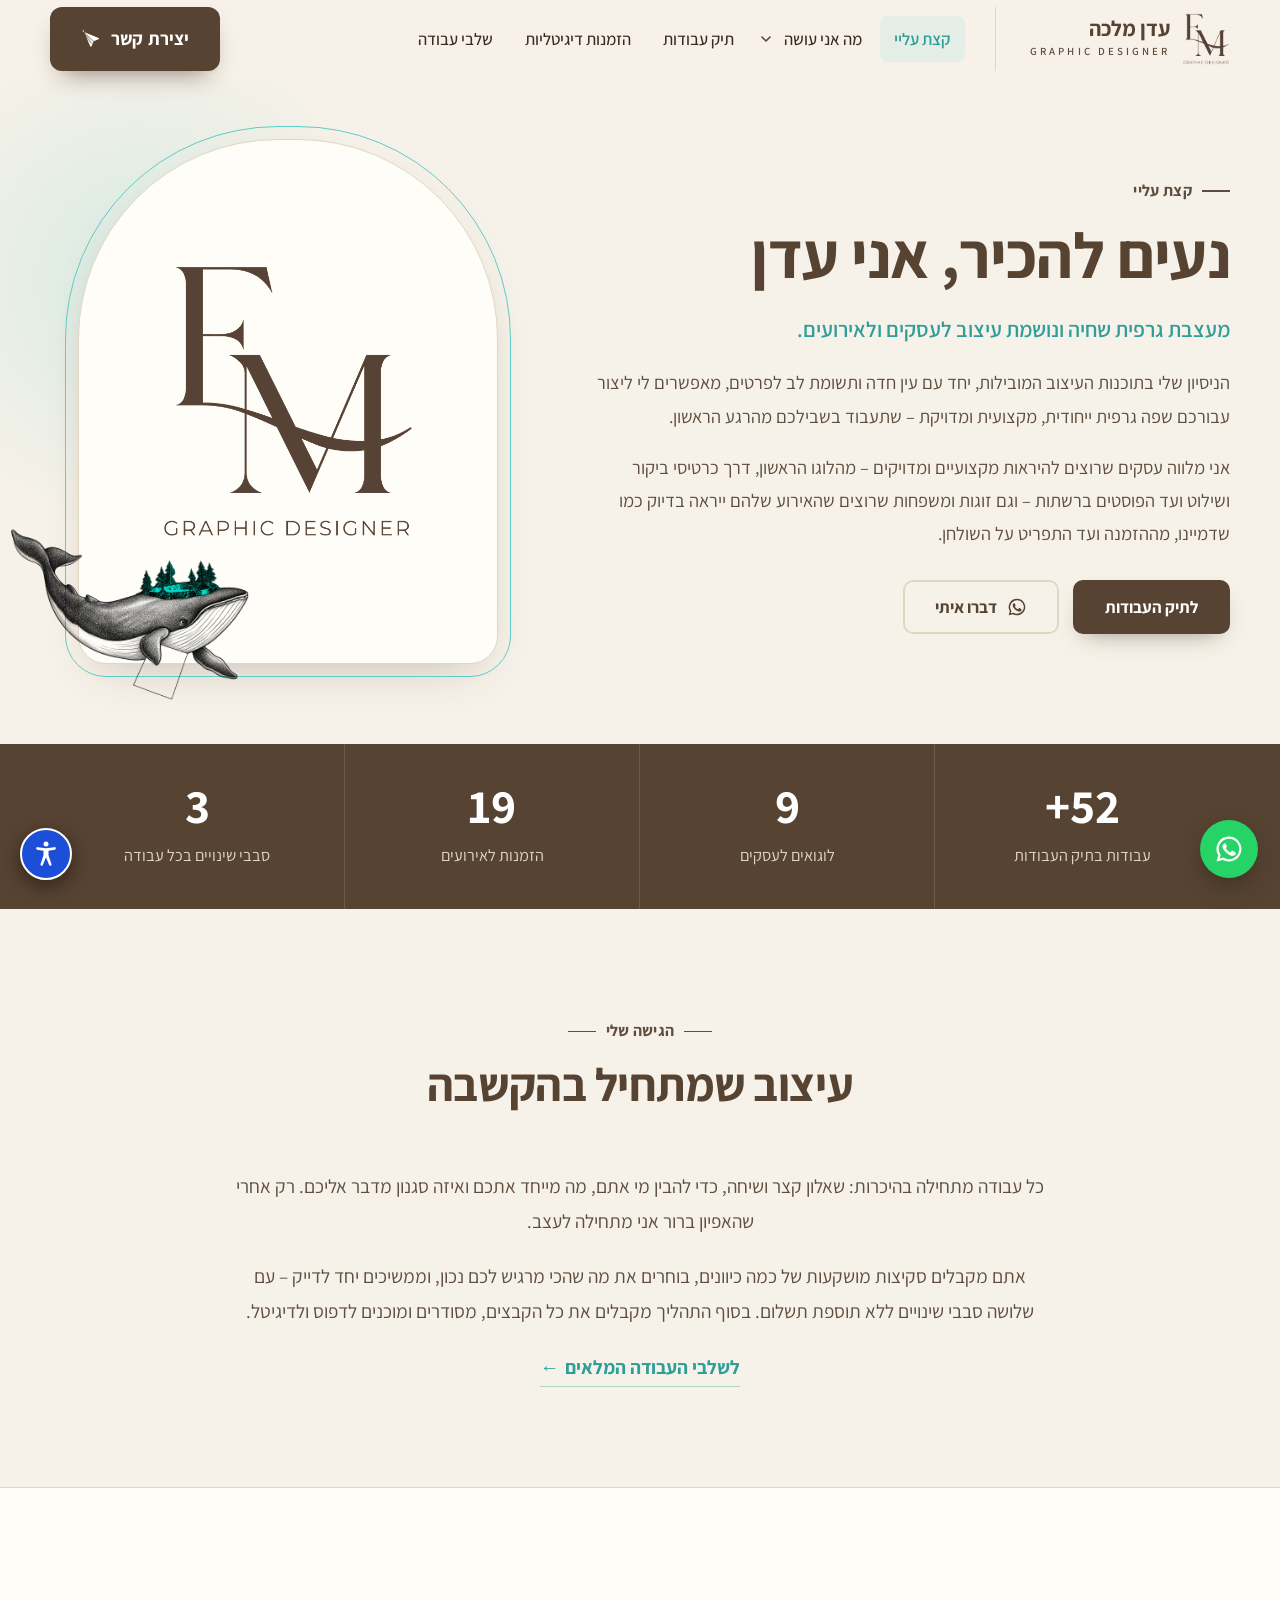
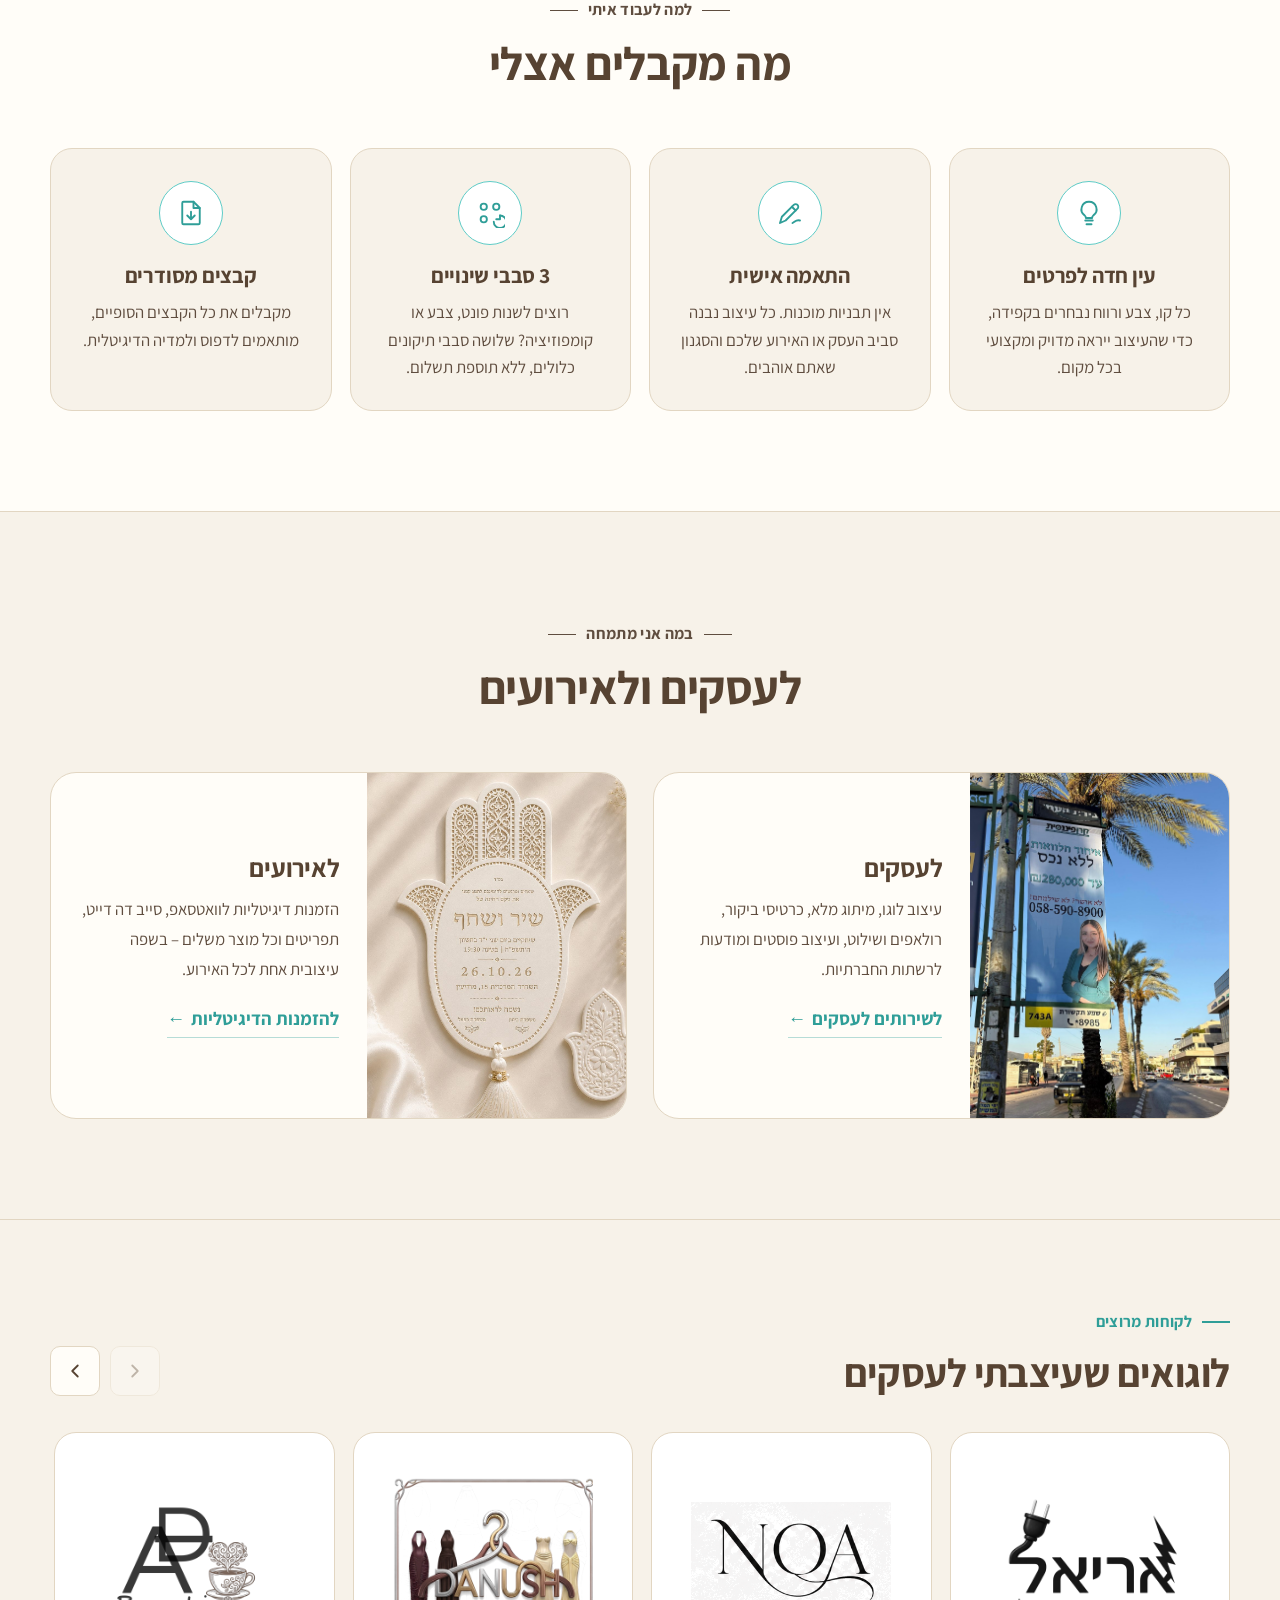
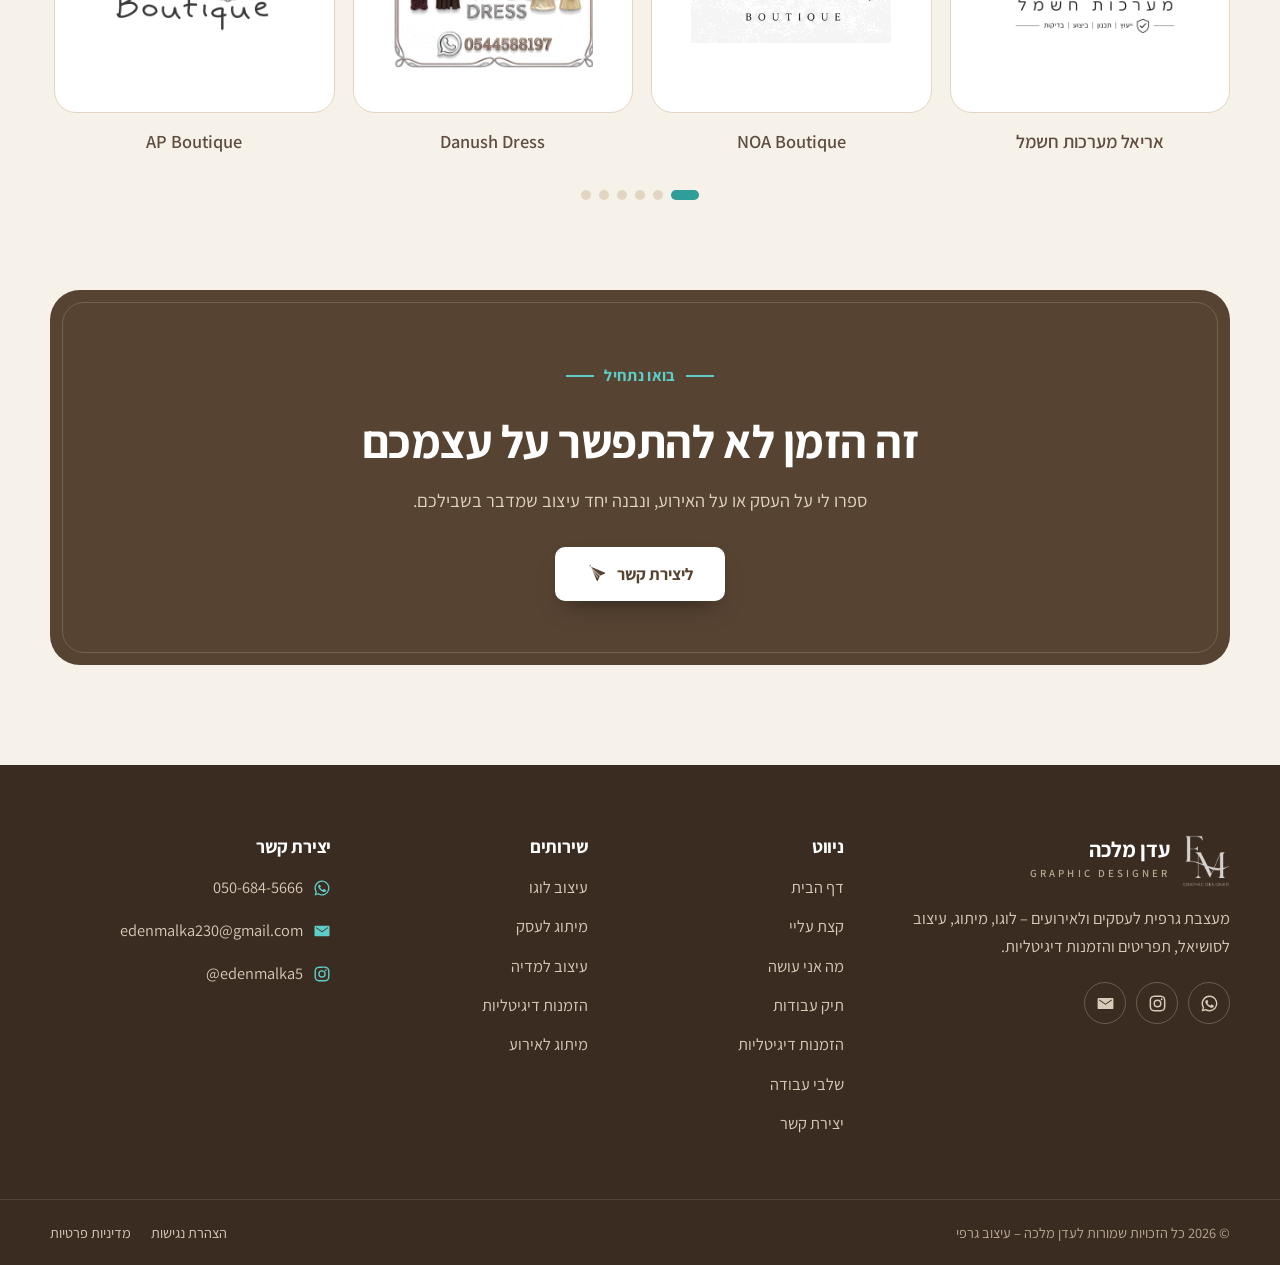
==== about.html @ 4ed0102a "Eden Malka website – initial backup Static Hebrew (RTL) site for Eden Malka, graphic designer: home," ====
<!doctype html>
<html lang="he" dir="rtl">
<head>
  <meta charset="utf-8">
  <meta name="viewport" content="width=device-width, initial-scale=1">
  <title>קצת עליי | עדן מלכה – מעצבת גרפית</title>
  <meta name="description" content="הכירו את עדן מלכה – מעצבת גרפית לעסקים ולאירועים, עם עין חדה לפרטים ושפה גרפית ייחודית לכל לקוח.">
  <meta name="theme-color" content="#574332">
  <meta property="og:title" content="קצת עליי | עדן מלכה – מעצבת גרפית">
  <meta property="og:description" content="הכירו את עדן מלכה – מעצבת גרפית לעסקים ולאירועים, עם עין חדה לפרטים ושפה גרפית ייחודית לכל לקוח.">
  <meta property="og:image" content="img/site/logo-em.png">
  <meta property="og:type" content="website">
  <meta property="og:locale" content="he_IL">
  <link rel="icon" href="img/site/logo-em.png">
  <link rel="preconnect" href="https://fonts.googleapis.com">
  <link rel="preconnect" href="https://fonts.gstatic.com" crossorigin>
  <link href="https://fonts.googleapis.com/css2?family=Assistant:wght@300..800&display=swap" rel="stylesheet">
  <link rel="stylesheet" href="css/style.css">
  <link rel="stylesheet" href="css/a11y.css">
  <script src="js/a11y.js"></script>
</head>
<body>
  <a class="skip" href="#main">דלגו לתוכן</a>
  <header class="site-header" id="top">
    <div class="wrap header-inner">
      <a class="brand" href="index.html" aria-label="עדן מלכה – מעצבת גרפית, לדף הבית"><img src="img/site/logo-em.png" alt="" width="48" height="52"><span class="brand-text">עדן מלכה<small>GRAPHIC DESIGNER</small></span></a>
      <button class="nav-toggle" aria-expanded="false" aria-controls="site-nav" aria-label="תפריט"><span></span><span></span><span></span></button>
      <nav id="site-nav" class="site-nav" aria-label="ניווט ראשי">
        <div class="drawer-head">
          <a class="brand" href="index.html" aria-label="עדן מלכה – מעצבת גרפית, לדף הבית"><img src="img/site/logo-em.png" alt="" width="48" height="52"><span class="brand-text">עדן מלכה<small>GRAPHIC DESIGNER</small></span></a>
          <button class="nav-close" aria-label="סגירת תפריט"><svg viewBox="0 0 24 24" aria-hidden="true"><path d="M6 6l12 12M18 6L6 18"/></svg></button>
        </div>
        <ul>
          <li><a href="about.html" aria-current="page">קצת עליי</a></li>
          <li class="has-sub">
            <div class="nav-row">
              <a href="services.html">מה אני עושה</a>
              <button class="sub-toggle" aria-expanded="false" aria-controls="sub-services" aria-label="הצגת השירותים"><svg viewBox="0 0 24 24" aria-hidden="true"><path d="m6 15 6-6 6 6"/></svg></button>
            </div>
            <ul class="sub" id="sub-services" hidden>
              <li><a href="services.html#srv-logos"><span class="sub-icon"><svg viewBox="0 0 24 24" aria-hidden="true"><path d="M9 18h6M10 21h4"/><path d="M12 3a6 6 0 0 0-3.5 10.9c.6.5 1 1.2 1 2V16h5v-.1c0-.8.4-1.5 1-2A6 6 0 0 0 12 3z"/></svg></span><span class="sub-text"><span class="sub-title">עיצוב לוגו</span><span class="sub-desc">זהות חזותית ייחודית לעסק</span></span></a></li>
              <li><a href="services.html#srv-branding"><span class="sub-icon"><svg viewBox="0 0 24 24" aria-hidden="true"><path d="M3 7a2 2 0 0 1 2-2h4l2 2h8a2 2 0 0 1 2 2v8a2 2 0 0 1-2 2H5a2 2 0 0 1-2-2z"/><path d="M3 10h18"/></svg></span><span class="sub-text"><span class="sub-title">מיתוג לעסק</span><span class="sub-desc">כרטיסי ביקור, רולאפים ושילוט</span></span></a></li>
              <li><a href="services.html#srv-social"><span class="sub-icon"><svg viewBox="0 0 24 24" aria-hidden="true"><path d="M5 9h14M5 15h14M10 4L8 20M16 4l-2 16"/></svg></span><span class="sub-text"><span class="sub-title">עיצוב למדיה</span><span class="sub-desc">פוסטים ומודעות לרשתות</span></span></a></li>
              <li><a href="services.html#srv-invitations"><span class="sub-icon"><svg viewBox="0 0 24 24" aria-hidden="true"><path d="M3 9l9-6 9 6v10a1 1 0 0 1-1 1H4a1 1 0 0 1-1-1z"/><path d="M3 9l9 6 9-6"/><path d="M8 11V6h8v5"/></svg></span><span class="sub-text"><span class="sub-title">הזמנה דיגיטלית</span><span class="sub-desc">הזמנות לאירועים לשליחה בוואטסאפ</span></span></a></li>
              <li><a href="services.html#srv-menus"><span class="sub-icon"><svg viewBox="0 0 24 24" aria-hidden="true"><circle cx="9" cy="14" r="5"/><circle cx="15" cy="14" r="5"/><path d="M8 4l1 3 1-3M14 4l1 3 1-3"/></svg></span><span class="sub-text"><span class="sub-title">מיתוג לאירוע</span><span class="sub-desc">תפריטים, סייב דה דייט ועוד</span></span></a></li>
              <li class="sub-all"><a href="services.html">לכל השירותים</a></li>
            </ul>
          </li>
          <li><a href="portfolio.html">תיק עבודות</a></li>
          <li><a href="invitations.html">הזמנות דיגיטליות</a></li>
          <li><a href="process.html">שלבי עבודה</a></li>
          <li><a class="cta" href="contact.html">יצירת קשר <svg class="plane" viewBox="0 0 24 24" aria-hidden="true"><path d="M21.5 2.5 2.8 10.2c-.7.3-.7 1.3 0 1.6l5.7 2.3 2.3 5.7c.3.7 1.3.7 1.6 0l7.7-18.7c.2-.4-.2-.8-.6-.6z" class="plane-body"/><path d="M8.5 14.1 21.5 2.5 10.8 16.4" class="plane-fold"/></svg></a></li>
        </ul>
      </nav>
      <div class="nav-overlay" hidden></div>
    </div>
  </header>
  <main id="main">
    <section class="about-intro" aria-labelledby="about-title">
      <div class="wrap about-grid">
        <div class="about-text reveal">
          <p class="eyebrow">קצת עליי</p>
          <h1 id="about-title">נעים להכיר, אני עדן</h1>
          <p class="lead">מעצבת גרפית שחיה ונושמת עיצוב לעסקים ולאירועים.</p>
          <p>הניסיון שלי בתוכנות העיצוב המובילות, יחד עם עין חדה ותשומת לב לפרטים, מאפשרים לי ליצור עבורכם שפה גרפית ייחודית, מקצועית ומדויקת – שתעבוד בשבילכם מהרגע הראשון.</p>
          <p>אני מלווה עסקים שרוצים להיראות מקצועיים ומדויקים – מהלוגו הראשון, דרך כרטיסי ביקור ושילוט ועד הפוסטים ברשתות – וגם זוגות ומשפחות שרוצים שהאירוע שלהם ייראה בדיוק כמו שדמיינו, מההזמנה ועד התפריט על השולחן.</p>
          <div class="hero-actions">
            <a class="btn btn-primary" href="portfolio.html">לתיק העבודות</a>
            <a class="btn btn-ghost" href="https://wa.me/972506845666" target="_blank" rel="noopener"><svg viewBox="0 0 24 24" aria-hidden="true"><path d="M12 2a10 10 0 0 0-8.6 15.1L2 22l5-1.3A10 10 0 1 0 12 2zm0 18.2a8.2 8.2 0 0 1-4.2-1.2l-.3-.2-3 .8.8-2.9-.2-.3A8.2 8.2 0 1 1 12 20.2zm4.5-6.1c-.2-.1-1.5-.7-1.7-.8s-.4-.1-.6.1-.7.8-.8 1c-.2.2-.3.2-.5.1a6.7 6.7 0 0 1-3.3-2.9c-.3-.4.2-.4.7-1.4.1-.2 0-.3 0-.4l-.8-1.8c-.2-.5-.4-.4-.6-.4h-.5a1 1 0 0 0-.7.3 3 3 0 0 0-.9 2.2 5.2 5.2 0 0 0 1.1 2.7 11.8 11.8 0 0 0 4.5 4c1.7.7 2.3.8 3.2.6.5-.1 1.5-.6 1.7-1.2s.2-1.1.2-1.2-.2-.2-.5-.3z"/></svg> דברו איתי</a>
          </div>
        </div>
        <!-- תמונה של עדן: כשתגיע, להחליף את הלוגו בתוך המסגרת ב-<img src="img/site/eden.jpg" alt="עדן מלכה"> -->
        <figure class="portrait reveal" aria-hidden="true">
          <div class="portrait-frame"><img class="portrait-logo" src="img/site/logo-em.png" alt="" width="509" height="552"></div>
          <img class="portrait-whale" src="img/site/whale-forest.png" alt="" width="1200" height="900">
        </figure>
      </div>
    </section>

    <section class="stats" aria-label="במספרים">
      <div class="wrap">
        <ul class="stats-list">
          <li><strong>52+</strong><span>עבודות בתיק העבודות</span></li>
          <li><strong>9</strong><span>לוגואים לעסקים</span></li>
          <li><strong>19</strong><span>הזמנות לאירועים</span></li>
          <li><strong>3</strong><span>סבבי שינויים בכל עבודה</span></li>
        </ul>
      </div>
    </section>

    <section class="section" aria-labelledby="approach-title">
      <div class="wrap approach">
        <div class="section-head reveal">
          <p class="eyebrow">הגישה שלי</p>
          <h2 id="approach-title">עיצוב שמתחיל בהקשבה</h2>
        </div>
        <div class="approach-body reveal">
          <p>כל עבודה מתחילה בהיכרות: שאלון קצר ושיחה, כדי להבין מי אתם, מה מייחד אתכם ואיזה סגנון מדבר אליכם. רק אחרי שהאפיון ברור אני מתחילה לעצב.</p>
          <p>אתם מקבלים סקיצות מושקעות של כמה כיוונים, בוחרים את מה שהכי מרגיש לכם נכון, וממשיכים יחד לדייק – עם שלושה סבבי שינויים ללא תוספת תשלום. בסוף התהליך מקבלים את כל הקבצים, מסודרים ומוכנים לדפוס ולדיגיטל.</p>
          <a class="text-link" href="process.html">לשלבי העבודה המלאים</a>
        </div>
      </div>
    </section>

    <section class="section section-alt" aria-labelledby="why-title">
      <div class="wrap">
        <div class="section-head reveal">
          <p class="eyebrow">למה לעבוד איתי</p>
          <h2 id="why-title">מה מקבלים אצלי</h2>
        </div>
        <ul class="services why">
          <li class="service reveal"><span class="icon"><svg viewBox="0 0 24 24" aria-hidden="true"><path d="M9 18h6M10 21h4"/><path d="M12 3a6 6 0 0 0-3.5 10.9c.6.5 1 1.2 1 2V16h5v-.1c0-.8.4-1.5 1-2A6 6 0 0 0 12 3z"/></svg></span><h3>עין חדה לפרטים</h3><p>כל קו, צבע ורווח נבחרים בקפידה, כדי שהעיצוב ייראה מדויק ומקצועי בכל מקום.</p></li>
          <li class="service reveal"><span class="icon"><svg viewBox="0 0 24 24" aria-hidden="true"><path d="M4 20l1.5-5L15 5.5a2.1 2.1 0 0 1 3 3L8.5 18z"/><path d="M13.5 7l3 3"/><path d="M14 20c2-1 3-3 6-2"/></svg></span><h3>התאמה אישית</h3><p>אין תבניות מוכנות. כל עיצוב נבנה סביב העסק או האירוע שלכם והסגנון שאתם אוהבים.</p></li>
          <li class="service reveal"><span class="icon"><svg viewBox="0 0 24 24" aria-hidden="true"><circle cx="7" cy="7" r="2.5"/><circle cx="17" cy="7" r="2.5"/><circle cx="7" cy="17" r="2.5"/><path d="M20 14a5 5 0 1 1-5 5"/><path d="M20 14v3h-3"/></svg></span><h3>3 סבבי שינויים</h3><p>רוצים לשנות פונט, צבע או קומפוזיציה? שלושה סבבי תיקונים כלולים, ללא תוספת תשלום.</p></li>
          <li class="service reveal"><span class="icon"><svg viewBox="0 0 24 24" aria-hidden="true"><path d="M14 3H6a1 1 0 0 0-1 1v16a1 1 0 0 0 1 1h12a1 1 0 0 0 1-1V8z"/><path d="M14 3v5h5"/><path d="M12 11v6M9 14l3 3 3-3"/></svg></span><h3>קבצים מסודרים</h3><p>מקבלים את כל הקבצים הסופיים, מותאמים לדפוס ולמדיה הדיגיטלית.</p></li>
        </ul>
      </div>
    </section>

    <section class="section" aria-labelledby="focus-title">
      <div class="wrap">
        <div class="section-head reveal">
          <p class="eyebrow">במה אני מתמחה</p>
          <h2 id="focus-title">לעסקים ולאירועים</h2>
        </div>
        <div class="focus">
          <article class="focus-card reveal">
            <img src="img/branding/branding-01.jpg" alt="" width="1050" height="1400" loading="lazy">
            <div class="focus-body">
              <h3>לעסקים</h3>
              <p>עיצוב לוגו, מיתוג מלא, כרטיסי ביקור, רולאפים ושילוט, ועיצוב פוסטים ומודעות לרשתות החברתיות.</p>
              <a class="text-link" href="services.html">לשירותים לעסקים</a>
            </div>
          </article>
          <article class="focus-card reveal">
            <img src="img/invitations/invitations-04.jpg" alt="" width="1254" height="1254" loading="lazy">
            <div class="focus-body">
              <h3>לאירועים</h3>
              <p>הזמנות דיגיטליות לוואטסאפ, סייב דה דייט, תפריטים וכל מוצר משלים – בשפה עיצובית אחת לכל האירוע.</p>
              <a class="text-link" href="invitations.html">להזמנות הדיגיטליות</a>
            </div>
          </article>
        </div>
      </div>
    </section>

    <section class="clients" aria-labelledby="clients-title">
      <div class="wrap">
        <div class="clients-head">
          <div>
            <p class="eyebrow">לקוחות מרוצים</p>
            <h2 id="clients-title">לוגואים שעיצבתי לעסקים</h2>
          </div>
          <div class="carousel-nav">
            <button class="car-btn car-prev" aria-label="הלוגו הקודם"><svg viewBox="0 0 24 24" aria-hidden="true"><path d="m9 6 6 6-6 6"/></svg></button>
            <button class="car-btn car-next" aria-label="הלוגו הבא"><svg viewBox="0 0 24 24" aria-hidden="true"><path d="m15 6-6 6 6 6"/></svg></button>
          </div>
        </div>
        <div class="carousel" role="region" aria-roledescription="קרוסלה" aria-label="לוגואים שעיצבתי">
          <ul class="car-track" tabindex="0">
            <li class="car-slide" aria-roledescription="שקופית" aria-label="1 מתוך 9"><figure><div class="car-logo"><img src="img/logos/logos-01.png" alt="לוגו – אריאל מערכות חשמל" width="900" height="900" loading="lazy"></div><figcaption>אריאל מערכות חשמל</figcaption></figure></li>
            <li class="car-slide" aria-roledescription="שקופית" aria-label="2 מתוך 9"><figure><div class="car-logo"><img src="img/logos/logos-02.png" alt="לוגו – NOA Boutique" width="900" height="900" loading="lazy"></div><figcaption>NOA Boutique</figcaption></figure></li>
            <li class="car-slide" aria-roledescription="שקופית" aria-label="3 מתוך 9"><figure><div class="car-logo"><img src="img/logos/logos-03.png" alt="לוגו – Danush Dress" width="900" height="900" loading="lazy"></div><figcaption>Danush Dress</figcaption></figure></li>
            <li class="car-slide" aria-roledescription="שקופית" aria-label="4 מתוך 9"><figure><div class="car-logo"><img src="img/logos/logos-04.png" alt="לוגו – AP Boutique" width="900" height="900" loading="lazy"></div><figcaption>AP Boutique</figcaption></figure></li>
            <li class="car-slide" aria-roledescription="שקופית" aria-label="5 מתוך 9"><figure><div class="car-logo"><img src="img/logos/logos-05.png" alt="לוגו – Shay Bikini" width="900" height="900" loading="lazy"></div><figcaption>Shay Bikini</figcaption></figure></li>
            <li class="car-slide" aria-roledescription="שקופית" aria-label="6 מתוך 9"><figure><div class="car-logo"><img src="img/logos/logos-06.png" alt="לוגו – Or Bakery" width="900" height="900" loading="lazy"></div><figcaption>Or Bakery</figcaption></figure></li>
            <li class="car-slide" aria-roledescription="שקופית" aria-label="7 מתוך 9"><figure><div class="car-logo"><img src="img/logos/logos-07.png" alt="לוגו – זמרת לחופה וסלונים" width="900" height="900" loading="lazy"></div><figcaption>זמרת לחופה וסלונים</figcaption></figure></li>
            <li class="car-slide" aria-roledescription="שקופית" aria-label="8 מתוך 9"><figure><div class="car-logo"><img src="img/logos/logos-08.png" alt="לוגו – AD Cakes" width="900" height="900" loading="lazy"></div><figcaption>AD Cakes</figcaption></figure></li>
            <li class="car-slide" aria-roledescription="שקופית" aria-label="9 מתוך 9"><figure><div class="car-logo"><img src="img/logos/logos-09.png" alt="לוגו – Sigal Lavi" width="900" height="900" loading="lazy"></div><figcaption>Sigal Lavi</figcaption></figure></li>
          </ul>
        </div>
        <div class="car-dots" role="group" aria-label="בחירת לוגו"></div>
      </div>
    </section>

    <section class="section cta-section">
      <div class="wrap">
        <div class="cta-band reveal">
          <p class="eyebrow">בואו נתחיל</p>
          <h2>זה הזמן לא להתפשר על עצמכם</h2>
          <p>ספרו לי על העסק או על האירוע, ונבנה יחד עיצוב שמדבר בשבילכם.</p>
          <a class="btn btn-light" href="contact.html">ליצירת קשר <svg class="plane" viewBox="0 0 24 24" aria-hidden="true"><path d="M21.5 2.5 2.8 10.2c-.7.3-.7 1.3 0 1.6l5.7 2.3 2.3 5.7c.3.7 1.3.7 1.6 0l7.7-18.7c.2-.4-.2-.8-.6-.6z" class="plane-body"/><path d="M8.5 14.1 21.5 2.5 10.8 16.4" class="plane-fold"/></svg></a>
        </div>
      </div>
    </section>
  </main>
  <footer class="site-footer">
    <div class="wrap footer-grid">
      <div class="footer-about">
        <a class="brand" href="index.html" aria-label="עדן מלכה – מעצבת גרפית, לדף הבית"><img src="img/site/logo-em.png" alt="" width="48" height="52" loading="lazy"><span class="brand-text">עדן מלכה<small>GRAPHIC DESIGNER</small></span></a>
        <p>מעצבת גרפית לעסקים ולאירועים – לוגו, מיתוג, עיצוב לסושיאל, תפריטים והזמנות דיגיטליות.</p>
        <ul class="social">
          <li><a href="https://wa.me/972506845666" target="_blank" rel="noopener" aria-label="וואטסאפ"><svg viewBox="0 0 24 24" aria-hidden="true"><path d="M12 2a10 10 0 0 0-8.6 15.1L2 22l5-1.3A10 10 0 1 0 12 2zm0 18.2a8.2 8.2 0 0 1-4.2-1.2l-.3-.2-3 .8.8-2.9-.2-.3A8.2 8.2 0 1 1 12 20.2zm4.5-6.1c-.2-.1-1.5-.7-1.7-.8s-.4-.1-.6.1-.7.8-.8 1c-.2.2-.3.2-.5.1a6.7 6.7 0 0 1-3.3-2.9c-.3-.4.2-.4.7-1.4.1-.2 0-.3 0-.4l-.8-1.8c-.2-.5-.4-.4-.6-.4h-.5a1 1 0 0 0-.7.3 3 3 0 0 0-.9 2.2 5.2 5.2 0 0 0 1.1 2.7 11.8 11.8 0 0 0 4.5 4c1.7.7 2.3.8 3.2.6.5-.1 1.5-.6 1.7-1.2s.2-1.1.2-1.2-.2-.2-.5-.3z"/></svg></a></li>
          <li><a href="https://www.instagram.com/edenmalka5" target="_blank" rel="noopener" aria-label="אינסטגרם"><svg viewBox="0 0 24 24" aria-hidden="true"><path d="M12 7a5 5 0 1 0 0 10 5 5 0 0 0 0-10zm0 8.2a3.2 3.2 0 1 1 0-6.4 3.2 3.2 0 0 1 0 6.4zM17.3 5.5a1.2 1.2 0 1 0 0 2.4 1.2 1.2 0 0 0 0-2.4zM12 3.8c2.7 0 3 0 4 .1 2.7.1 4 1.4 4.1 4.1v8c-.1 2.7-1.4 4-4.1 4.1h-8c-2.7-.1-4-1.4-4.1-4.1v-8C4 5.3 5.3 4 8 3.9h4zM12 2H8C4.3 2.2 2.2 4.3 2 8v8c.2 3.7 2.3 5.8 6 6h8c3.7-.2 5.8-2.3 6-6V8c-.2-3.7-2.3-5.8-6-6z"/></svg></a></li>
          <li><a href="mailto:edenmalka230@gmail.com" aria-label="דוא&quot;ל"><svg viewBox="0 0 24 24" aria-hidden="true"><path d="M3 5h18a1 1 0 0 1 1 1v12a1 1 0 0 1-1 1H3a1 1 0 0 1-1-1V6a1 1 0 0 1 1-1zm9 7.2L4.2 7H4v1.1l8 5.4 8-5.4V7h-.2z"/></svg></a></li>
        </ul>
      </div>
      <nav class="footer-col" aria-label="ניווט תחתון">
        <h2>ניווט</h2>
        <ul>
          <li><a href="index.html">דף הבית</a></li>
          <li><a href="about.html">קצת עליי</a></li>
          <li><a href="services.html">מה אני עושה</a></li>
          <li><a href="portfolio.html">תיק עבודות</a></li>
          <li><a href="invitations.html">הזמנות דיגיטליות</a></li>
          <li><a href="process.html">שלבי עבודה</a></li>
          <li><a href="contact.html">יצירת קשר</a></li>
        </ul>
      </nav>
      <div class="footer-col">
        <h2>שירותים</h2>
        <ul>
          <li>עיצוב לוגו</li>
          <li>מיתוג לעסק</li>
          <li>עיצוב למדיה</li>
          <li>הזמנות דיגיטליות</li>
          <li>מיתוג לאירוע</li>
        </ul>
      </div>
      <div class="footer-col">
        <h2>יצירת קשר</h2>
        <ul class="footer-contact">
          <li><a href="https://wa.me/972506845666" target="_blank" rel="noopener"><svg viewBox="0 0 24 24" aria-hidden="true"><path d="M12 2a10 10 0 0 0-8.6 15.1L2 22l5-1.3A10 10 0 1 0 12 2zm0 18.2a8.2 8.2 0 0 1-4.2-1.2l-.3-.2-3 .8.8-2.9-.2-.3A8.2 8.2 0 1 1 12 20.2zm4.5-6.1c-.2-.1-1.5-.7-1.7-.8s-.4-.1-.6.1-.7.8-.8 1c-.2.2-.3.2-.5.1a6.7 6.7 0 0 1-3.3-2.9c-.3-.4.2-.4.7-1.4.1-.2 0-.3 0-.4l-.8-1.8c-.2-.5-.4-.4-.6-.4h-.5a1 1 0 0 0-.7.3 3 3 0 0 0-.9 2.2 5.2 5.2 0 0 0 1.1 2.7 11.8 11.8 0 0 0 4.5 4c1.7.7 2.3.8 3.2.6.5-.1 1.5-.6 1.7-1.2s.2-1.1.2-1.2-.2-.2-.5-.3z"/></svg><span dir="ltr">050-684-5666</span></a></li>
          <li><a href="mailto:edenmalka230@gmail.com"><svg viewBox="0 0 24 24" aria-hidden="true"><path d="M3 5h18a1 1 0 0 1 1 1v12a1 1 0 0 1-1 1H3a1 1 0 0 1-1-1V6a1 1 0 0 1 1-1zm9 7.2L4.2 7H4v1.1l8 5.4 8-5.4V7h-.2z"/></svg>edenmalka230@gmail.com</a></li>
          <li><a href="https://www.instagram.com/edenmalka5" target="_blank" rel="noopener"><svg viewBox="0 0 24 24" aria-hidden="true"><path d="M12 7a5 5 0 1 0 0 10 5 5 0 0 0 0-10zm0 8.2a3.2 3.2 0 1 1 0-6.4 3.2 3.2 0 0 1 0 6.4zM17.3 5.5a1.2 1.2 0 1 0 0 2.4 1.2 1.2 0 0 0 0-2.4zM12 3.8c2.7 0 3 0 4 .1 2.7.1 4 1.4 4.1 4.1v8c-.1 2.7-1.4 4-4.1 4.1h-8c-2.7-.1-4-1.4-4.1-4.1v-8C4 5.3 5.3 4 8 3.9h4zM12 2H8C4.3 2.2 2.2 4.3 2 8v8c.2 3.7 2.3 5.8 6 6h8c3.7-.2 5.8-2.3 6-6V8c-.2-3.7-2.3-5.8-6-6z"/></svg><span dir="ltr">@edenmalka5</span></a></li>
        </ul>
      </div>
    </div>
    <div class="footer-bottom">
      <div class="wrap footer-bottom-inner">
        <p class="copy">&copy; <span data-year>2026</span> כל הזכויות שמורות לעדן מלכה – עיצוב גרפי</p>
        <ul class="legal-links"><li><a href="accessibility.html">הצהרת נגישות</a></li><li><a href="privacy.html">מדיניות פרטיות</a></li></ul>
      </div>
    </div>
  </footer>
  <a class="wa-float" href="https://wa.me/972506845666" target="_blank" rel="noopener" aria-label="שליחת הודעת וואטסאפ לעדן"><svg viewBox="0 0 24 24" aria-hidden="true"><path d="M12 2a10 10 0 0 0-8.6 15.1L2 22l5-1.3A10 10 0 1 0 12 2zm0 18.2a8.2 8.2 0 0 1-4.2-1.2l-.3-.2-3 .8.8-2.9-.2-.3A8.2 8.2 0 1 1 12 20.2zm4.5-6.1c-.2-.1-1.5-.7-1.7-.8s-.4-.1-.6.1-.7.8-.8 1c-.2.2-.3.2-.5.1a6.7 6.7 0 0 1-3.3-2.9c-.3-.4.2-.4.7-1.4.1-.2 0-.3 0-.4l-.8-1.8c-.2-.5-.4-.4-.6-.4h-.5a1 1 0 0 0-.7.3 3 3 0 0 0-.9 2.2 5.2 5.2 0 0 0 1.1 2.7 11.8 11.8 0 0 0 4.5 4c1.7.7 2.3.8 3.2.6.5-.1 1.5-.6 1.7-1.2s.2-1.1.2-1.2-.2-.2-.5-.3z"/></svg></a>
  <script src="js/main.js"></script>
</body>
</html>
---- css/style.css ----
/* Eden Malka — Graphic Designer. One typeface throughout: Assistant. */
:root {
  --bg: #f7f2e9;
  --bg-2: #efe6d6;
  --surface: #fffdf8;
  --line: #e2d6c2;
  --text: #3a2c21;
  --muted: #5f4d3f;
  --brown: #574332;
  --accent: #2f9e98;
  --accent-soft: #5eccc7;
  --accent-ink: #fff;
  --radius: 22px;
  --btn-radius: 10px;
  --btn-shadow: 0 10px 24px -12px rgba(58, 44, 33, .55);
  --shadow: 0 18px 50px -24px rgba(58, 44, 33, .35);
  --sans: "Assistant", "Heebo", Arial, sans-serif;
}

*, *::before, *::after { box-sizing: border-box; }
html { scroll-behavior: smooth; scroll-padding-top: 90px; }
body { margin: 0; background: var(--bg); color: var(--text); font: 400 1.15rem/1.8 var(--sans); -webkit-font-smoothing: antialiased; -moz-osx-font-smoothing: grayscale; text-rendering: optimizeLegibility; font-kerning: normal; }
p, li { text-wrap: pretty; }
strong, b { font-weight: 700; }
img { max-width: 100%; height: auto; display: block; }
a { color: inherit; }
h1, h2, h3 { font-family: var(--sans); font-weight: 700; line-height: 1.2; letter-spacing: -.01em; margin: 0; color: var(--brown); }
button, input, textarea, select { font: inherit; }
p { margin: 0 0 1em; }
.wrap { width: min(1180px, 100% - 40px); margin-inline: auto; }
.skip { position: absolute; top: -60px; right: 16px; z-index: 400; background: var(--brown); color: #fff; padding: 10px 18px; border-radius: 0 0 10px 10px; text-decoration: none; }
.skip:focus { top: 0; }
:focus-visible { outline: 3px solid var(--accent); outline-offset: 3px; }

/* ---------- header ---------- */
.site-header { position: sticky; top: 0; z-index: 100; background: rgba(247, 242, 233, .86); backdrop-filter: blur(12px); border-bottom: 1px solid transparent; transition: border-color .3s, box-shadow .3s; }
.site-header.scrolled { border-color: var(--line); box-shadow: 0 8px 30px -20px rgba(58, 44, 33, .4); }
.header-inner { display: flex; align-items: center; gap: 34px; height: 78px; }
.brand { display: flex; align-items: center; gap: 12px; text-decoration: none; }
.brand img { width: auto; height: 52px; }
.brand-text { font-weight: 700; font-size: 1.35rem; line-height: 1; color: var(--brown); }
.brand-text small { display: block; font: 600 .68rem/1.6 var(--sans); letter-spacing: .28em; color: var(--muted); margin-top: 4px; }
.site-nav { flex: 1; padding-inline-start: 30px; border-inline-start: 1px solid var(--line); }
.site-nav ul { display: flex; align-items: center; gap: 4px; list-style: none; margin: 0; padding: 0; }
.site-nav > ul > li:last-child { margin-inline-start: auto; }
.site-nav a { display: block; padding: 8px 14px; border-radius: 8px; text-decoration: none; font-weight: 500; font-size: 1.05rem; color: var(--text); transition: background .2s, color .2s; }
.site-nav a:hover { background: var(--bg-2); }
.site-nav a.cta { font-weight: 700; font-size: 1.15rem; letter-spacing: .01em; background: var(--brown); color: #fff; padding: 15px 30px; min-height: 54px; border-radius: 12px; box-shadow: 0 12px 26px -12px rgba(58, 44, 33, .65); transition: background .2s, transform .15s, box-shadow .2s; }
.site-nav a.cta:hover { background: var(--text); transform: translateY(-2px); box-shadow: 0 16px 30px -12px rgba(58, 44, 33, .7); }
.nav-toggle { display: none; background: none; border: 0; width: 44px; height: 44px; padding: 10px; cursor: pointer; }
.nav-toggle span { display: block; height: 2px; background: var(--brown); margin: 5px 0; border-radius: 2px; }
.drawer-head, .nav-overlay { display: none; }

/* ---------- buttons ---------- */
.btn { display: inline-flex; align-items: center; justify-content: center; gap: 10px; padding: 15px 30px; border-radius: var(--btn-radius); font: 700 1.05rem/1 var(--sans); white-space: nowrap; text-decoration: none; cursor: pointer; border: 2px solid var(--brown); transition: transform .15s, box-shadow .2s, background .2s, color .2s, border-color .2s; }
.btn:hover { transform: translateY(-2px); }
.btn:active { transform: none; }
.btn svg { width: 20px; height: 20px; fill: currentColor; }
.btn-primary { background: var(--brown); color: #fff; box-shadow: var(--btn-shadow); }
.btn-primary:hover { background: var(--text); border-color: var(--text); box-shadow: 0 14px 28px -12px rgba(58, 44, 33, .6); }
.btn-ghost { background: transparent; color: var(--brown); border-color: var(--line); }
.btn-ghost:hover { border-color: var(--brown); background: var(--surface); box-shadow: var(--btn-shadow); }

/* ---------- hero ---------- */
.hero { position: relative; overflow: hidden; padding: 40px 0 70px; }
.hero::before { content: ""; position: absolute; width: 620px; height: 620px; left: -160px; top: -120px; border-radius: 50%; background: radial-gradient(circle, rgba(94, 204, 199, .22), transparent 65%); pointer-events: none; }
.hero-grid { position: relative; display: grid; grid-template-columns: 1.1fr .9fr; align-items: center; gap: 48px; }
.eyebrow { display: inline-flex; align-items: center; gap: 10px; font: 700 1rem/1 var(--sans); letter-spacing: .02em; color: var(--accent); margin-bottom: 18px; }
.eyebrow::before { content: ""; width: 28px; height: 1.5px; background: currentColor; }
.hero h1 { font-size: clamp(2.4rem, 5vw, 4.2rem); line-height: 1.2; letter-spacing: -.01em; margin-bottom: 22px; }
.hero h1 em { font-style: normal; color: var(--accent); }
.hero .lead { font-size: 1.3rem; font-weight: 400; line-height: 1.75; color: var(--muted); max-width: 34em; margin-bottom: 34px; }
.hero-actions { display: flex; flex-wrap: wrap; gap: 14px; }
.hero-art { position: relative; display: grid; place-items: center; max-width: 480px; justify-self: center; width: 100%; }
.hero-art .ring { position: absolute; width: 88%; aspect-ratio: 1; border-radius: 50%; border: 1.5px solid var(--accent-soft); }
.hero-art .ring + .ring { width: 72%; border-style: dashed; border-color: var(--line); animation: spin 60s linear infinite; }
.hero-art .logo { position: relative; width: 58%; transform: translateY(-4%); mix-blend-mode: multiply; }
.hero-art .whale { position: absolute; bottom: -2%; left: -6%; width: 46%; mix-blend-mode: multiply; animation: float 7s ease-in-out infinite; }
@keyframes spin { to { transform: rotate(360deg); } }
@keyframes float { 50% { transform: translateY(-12px) rotate(-1.5deg); } }

.highlights { display: flex; flex-wrap: wrap; gap: 10px 22px; list-style: none; margin: 34px 0 0; padding: 22px 0 0; border-top: 1px solid var(--line); font-size: .98rem; color: var(--muted); }
.highlights li { display: flex; align-items: center; gap: 8px; }
.highlights strong { display: grid; place-items: center; width: 28px; height: 28px; border-radius: 50%; background: rgba(94, 204, 199, .18); color: var(--accent); font-size: .9rem; }

/* ---------- logo carousel ---------- */
.clients { padding: 80px 0 70px; border-top: 1px solid var(--line); }
.clients-head { display: flex; align-items: flex-end; justify-content: space-between; gap: 20px; margin-bottom: 30px; }
.clients-head h2 { font-size: clamp(1.8rem, 3.4vw, 2.5rem); }
.carousel-nav { display: flex; gap: 10px; }
.car-btn { width: 50px; height: 50px; border-radius: var(--btn-radius); border: 1.5px solid var(--line); background: var(--surface); color: var(--brown); display: grid; place-items: center; cursor: pointer; transition: background .2s, color .2s, border-color .2s, opacity .2s; }
.car-btn svg { width: 22px; height: 22px; fill: none; stroke: currentColor; stroke-width: 2; stroke-linecap: round; stroke-linejoin: round; }
.car-btn:hover:not(:disabled) { background: var(--brown); border-color: var(--brown); color: #fff; }
.car-btn:disabled { opacity: .35; cursor: default; }
.car-track { display: flex; gap: 18px; list-style: none; margin: 0; padding: 6px 2px 14px; overflow-x: auto; scroll-snap-type: x mandatory; scroll-behavior: smooth; scrollbar-width: none; overscroll-behavior-x: contain; }
.car-track::-webkit-scrollbar { display: none; }
.car-track:focus-visible { outline: 3px solid var(--accent); outline-offset: 4px; border-radius: 12px; }
.car-slide { flex: 0 0 calc((100% - 3 * 18px) / 4); scroll-snap-align: start; }
.car-slide figure { margin: 0; }
.car-logo { aspect-ratio: 1; background: #fff; border: 1px solid var(--line); border-radius: 22px; display: grid; place-items: center; padding: 14%; transition: transform .35s, box-shadow .35s, border-color .35s; }
.car-logo img { width: 100%; height: 100%; object-fit: contain; }
.car-slide:hover .car-logo { transform: translateY(-5px); box-shadow: var(--shadow); border-color: var(--accent-soft); }
.car-slide figcaption { margin-top: 12px; text-align: center; font-weight: 600; color: var(--muted); }
.car-dots { display: flex; justify-content: center; gap: 8px; margin-top: 18px; }
.car-dots button { width: 10px; height: 10px; padding: 0; border-radius: 999px; border: 0; background: var(--line); cursor: pointer; transition: width .3s, background .3s; }
.car-dots button[aria-current="true"] { width: 28px; background: var(--accent); }

/* ---------- sections ---------- */
.section { padding: 100px 0; }
.section-alt { background: var(--surface); border-block: 1px solid var(--line); }
.section-head { text-align: center; max-width: 640px; margin: 0 auto 56px; }
.section-head .eyebrow { justify-content: center; }
.section-head .eyebrow::after { content: ""; width: 28px; height: 1.5px; background: currentColor; }
.section-head h2 { font-size: clamp(2rem, 3.8vw, 2.9rem); margin-bottom: 14px; }
.section-head p { color: var(--muted); }

/* ---------- services ---------- */
.services { display: grid; grid-template-columns: repeat(5, 1fr); gap: 18px; list-style: none; margin: 0; padding: 0; }
.service { position: relative; background: var(--bg); border: 1px solid var(--line); border-radius: var(--radius); padding: 32px 22px 28px; text-align: center; transition: transform .3s, box-shadow .3s, border-color .3s; }
.service:hover { transform: translateY(-6px); box-shadow: var(--shadow); border-color: var(--accent-soft); }
.service .icon { width: 64px; height: 64px; margin: 0 auto 18px; border-radius: 50%; display: grid; place-items: center; background: #fff; border: 1.5px solid var(--accent-soft); color: var(--accent); }
.service .icon svg { width: 30px; height: 30px; fill: none; stroke: currentColor; stroke-width: 1.5; stroke-linecap: round; stroke-linejoin: round; }
.service h3 { font-size: 1.35rem; margin-bottom: 10px; }
.service p { font-size: 1.05rem; line-height: 1.65; color: var(--muted); margin: 0; }

/* ---------- portfolio ---------- */
.portfolio-head { display: grid; grid-template-columns: 1fr auto; align-items: center; gap: 30px; margin-bottom: 40px; }
.portfolio-head .section-head { text-align: start; margin: 0; }
.portfolio-head .section-head .eyebrow { justify-content: flex-start; }
.portfolio-head .section-head .eyebrow::after { display: none; }
.portfolio-head img { width: 230px; mix-blend-mode: multiply; }
.filters { display: flex; flex-wrap: wrap; gap: 10px; margin-bottom: 36px; }
.filters button { font: 600 1.02rem/1 var(--sans); padding: 12px 22px; border-radius: var(--btn-radius); border: 1.5px solid var(--line); background: var(--surface); color: var(--text); cursor: pointer; transition: all .2s; }
.filters button:hover { border-color: var(--brown); }
.filters button[aria-pressed="true"] { background: var(--brown); border-color: var(--brown); color: #fff; box-shadow: var(--btn-shadow); }
.filters button .n { font-size: .8em; opacity: .6; margin-inline-start: 4px; }
.grid { display: grid; grid-template-columns: repeat(4, 1fr); gap: 16px; }
.grid .item { display: block; aspect-ratio: 4 / 5; width: 100%; padding: 0; border: 0; border-radius: 16px; overflow: hidden; cursor: zoom-in; background: var(--surface); box-shadow: 0 1px 0 var(--line), 0 10px 30px -22px rgba(58, 44, 33, .5); position: relative; }
.grid .item img { width: 100%; height: 100%; object-fit: cover; object-position: center top; transition: transform .6s cubic-bezier(.2, .7, .2, 1); }
.grid .item::after { content: attr(data-label); position: absolute; inset: auto 0 0 0; padding: 40px 18px 14px; text-align: start; color: #fff; font: 600 .95rem/1 var(--sans); background: linear-gradient(transparent, rgba(40, 28, 20, .7)); opacity: 0; transition: opacity .3s; }
.grid .item:hover img { transform: scale(1.04); }
.grid .item:hover::after, .grid .item:focus-visible::after { opacity: 1; }
.grid .item.logo { background: #fff; padding: 28px; }
.grid .item.logo img { object-fit: contain; object-position: center; }
.grid .item.logo img { mix-blend-mode: multiply; }
.grid .item[hidden] { display: none; }
.more-wrap { text-align: center; margin-top: 36px; }
.more-wrap .btn[hidden] { display: none; }

/* ---------- process ---------- */
.steps { position: relative; display: grid; grid-template-columns: repeat(4, 1fr); gap: 30px; list-style: none; margin: 0; padding: 0; }
.steps::before { content: ""; position: absolute; top: 48px; right: 12.5%; left: 12.5%; border-top: 2px dashed var(--accent-soft); opacity: .7; }
.step { position: relative; text-align: center; padding: 0 6px; }
.step-badge { position: relative; width: 96px; height: 96px; margin: 0 auto 26px; border-radius: 50%; background: var(--surface); border: 1.5px solid var(--line); display: grid; place-items: center; box-shadow: 0 0 0 10px var(--surface), var(--shadow); }
.step-badge .icon { display: block; width: 42px; height: 42px; color: var(--brown); }
.step-badge .icon svg { width: 100%; height: 100%; fill: none; stroke: currentColor; stroke-width: 1.4; stroke-linecap: round; stroke-linejoin: round; }
.step-badge .num { position: absolute; top: -4px; right: -6px; width: 34px; height: 34px; border-radius: 50%; background: var(--accent); color: #fff; font: 700 .85rem/34px var(--sans); }
.step h3 { font-size: 1.4rem; margin-bottom: 10px; }
.step p { font-size: 1.05rem; line-height: 1.75; color: var(--muted); margin: 0 auto; max-width: 24em; }
.step strong { color: var(--accent); }


/* ---------- footer ---------- */
.site-footer { background: var(--text); color: #d9cbb8; font-size: 1.02rem; }
.footer-grid { display: grid; grid-template-columns: 1.6fr 1fr 1fr 1.3fr; gap: 40px; padding: 70px 0 50px; }
.site-footer .brand img { filter: invert(1) brightness(1.8); }
.site-footer .brand-text { color: #fff; }
.site-footer .brand-text small { color: #b9a892; }
.footer-about p { margin: 18px 0 22px; max-width: 26em; line-height: 1.7; }
.site-footer h2 { font-size: 1.15rem; color: #fff; margin-bottom: 16px; }
.site-footer ul { list-style: none; margin: 0; padding: 0; }
.footer-col li { margin-bottom: 10px; }
.site-footer a { color: #d9cbb8; text-decoration: none; transition: color .2s; }
.site-footer a:hover { color: var(--accent-soft); }
.footer-contact a { display: inline-flex; align-items: center; gap: 10px; }
.footer-contact svg { width: 18px; height: 18px; fill: var(--accent-soft); flex: none; }
.social { display: flex; gap: 10px; }
.social a { width: 42px; height: 42px; border-radius: 50%; display: grid; place-items: center; border: 1px solid rgba(217, 203, 184, .3); transition: background .2s, border-color .2s; }
.social a:hover { background: var(--accent-soft); border-color: var(--accent-soft); color: var(--text); }
.social svg { width: 19px; height: 19px; fill: currentColor; }
.footer-bottom { border-top: 1px solid rgba(217, 203, 184, .15); }
.footer-bottom-inner { display: flex; flex-wrap: wrap; align-items: center; justify-content: space-between; gap: 10px 24px; padding: 20px 0; font-size: .9rem; color: #b9a892; }
.footer-bottom .copy { margin: 0; }
.legal-links { display: flex; gap: 20px; }

/* ---------- floating whatsapp ---------- */
.wa-float { position: fixed; bottom: 22px; right: 22px; z-index: 90; width: 58px; height: 58px; border-radius: 50%; background: #25d366; color: #fff; display: grid; place-items: center; box-shadow: 0 10px 30px -8px rgba(0, 0, 0, .45); transition: transform .2s; }
.wa-float:hover { transform: scale(1.08); }
.wa-float svg { width: 30px; height: 30px; fill: currentColor; }
.a11y-right .wa-float { right: auto; left: 22px; }
body.has-cookie-banner .wa-float { bottom: 120px; }

/* ---------- lightbox ---------- */
.lightbox { position: fixed; inset: 0; z-index: 200; background: rgba(28, 20, 14, .94); display: grid; place-items: center; padding: 40px 80px; }
.lightbox[hidden] { display: none; }
.lightbox figure { margin: 0; text-align: center; }
.lightbox img { max-width: min(1100px, 100%); max-height: 82vh; border-radius: 10px; margin: 0 auto; }
.lightbox figcaption { color: #e1d4c1; margin-top: 12px; font-size: .95rem; }
.lightbox button { position: absolute; background: rgba(255, 255, 255, .1); border: 1px solid rgba(255, 255, 255, .25); color: #fff; width: 52px; height: 52px; border-radius: 50%; font-size: 2rem; line-height: 1; cursor: pointer; display: grid; place-items: center; }
.lightbox button:hover { background: rgba(255, 255, 255, .22); }
.lb-close { top: 20px; left: 20px; }
.lb-prev { right: 20px; top: 50%; transform: translateY(-50%); }
.lb-next { left: 20px; top: 50%; transform: translateY(-50%); }

/* ---------- legal pages ---------- */
.legal { max-width: 780px; padding: 70px 0 90px; }
.legal h1 { font-size: clamp(2.1rem, 4.5vw, 3rem); margin-bottom: 8px; }
.legal h2 { font-size: 1.45rem; margin: 2em 0 .5em; }
.legal-updated { color: var(--muted); font-size: .95rem; }
.legal ul { padding-inline-start: 1.2em; }
.legal li { margin-bottom: .35em; }

/* ---------- reveal ---------- */
.reveal { opacity: 0; transform: translateY(26px); transition: opacity .8s ease, transform .8s ease; }
.reveal.in { opacity: 1; transform: none; }

/* ---------- responsive ---------- */
@media (max-width: 1100px) {
  .services { grid-template-columns: repeat(3, 1fr); }
  .steps { grid-template-columns: repeat(2, 1fr); row-gap: 50px; }
  .steps::before { display: none; }
  .grid { grid-template-columns: repeat(3, 1fr); }
}
@media (max-width: 900px) {
  .nav-toggle { display: block; }
  .site-nav { position: fixed; top: 0; bottom: 0; right: 0; z-index: 150; width: min(320px, 85vw); background: var(--surface); padding: 20px; transform: translateX(105%); transition: transform .3s; box-shadow: -20px 0 50px -20px rgba(0, 0, 0, .4); visibility: hidden; }
  .site-nav.open { transform: none; visibility: visible; }
  .header-inner { justify-content: space-between; }
  .site-nav { border: 0; flex: none; }
  .site-nav ul { flex-direction: column; align-items: stretch; gap: 4px; }
  .site-nav > ul > li:last-child { margin: 12px 0 0; }
  .footer-grid { grid-template-columns: 1fr 1fr; padding: 54px 0 40px; }
  .footer-about { grid-column: 1 / -1; }
  .site-nav a { font-size: 1.15rem; padding: 12px 16px; }
  .drawer-head { display: flex; justify-content: space-between; align-items: center; margin-bottom: 24px; }
  .nav-close { background: none; border: 0; width: 44px; height: 44px; cursor: pointer; color: var(--brown); }
  .nav-close svg { width: 26px; height: 26px; stroke: currentColor; stroke-width: 2; fill: none; }
  .nav-overlay { display: block; position: fixed; inset: 0; z-index: 140; background: rgba(28, 20, 14, .4); }
  .nav-overlay[hidden] { display: none; }
  .hero { padding: 40px 0 70px; }
  .hero-grid { grid-template-columns: 1fr; text-align: center; }
  .hero-art { order: -1; max-width: 380px; margin: 0 auto; }
  .hero .lead { margin-inline: auto; }
  .hero-actions { justify-content: center; }
  .highlights { justify-content: center; }
  .eyebrow { justify-content: center; }
  .portfolio-head { grid-template-columns: 1fr; }
  .portfolio-head img { display: none; }
  .car-slide { flex-basis: calc((100% - 2 * 18px) / 3); }
  .section { padding: 72px 0; }
}
@media (max-width: 640px) {
  .car-slide { flex-basis: 62%; }
  .car-track { gap: 14px; }
  .clients { padding: 60px 0 50px; }
  .clients-head { align-items: center; }
  .car-btn { width: 44px; height: 44px; }
  .footer-grid { grid-template-columns: 1fr 1fr; gap: 34px 20px; }
  .footer-grid > :last-child { grid-column: 1 / -1; }
  .footer-bottom-inner { justify-content: center; text-align: center; }
  .services { grid-template-columns: 1fr 1fr; }
  .services li:last-child { grid-column: 1 / -1; }
  .steps { grid-template-columns: 1fr; }
  .grid { grid-template-columns: 1fr 1fr; gap: 10px; }
  .grid .item { border-radius: 12px; }
  .grid .item.logo { padding: 16px; }
  .highlights { justify-content: center; }
  .filters { flex-wrap: nowrap; overflow-x: auto; margin-inline: -20px; padding-inline: 20px; scrollbar-width: none; }
  .filters button { flex: none; }
  .lightbox { padding: 70px 10px; }
  .lb-prev, .lb-next { top: auto; bottom: 16px; transform: none; }
}
@media (prefers-reduced-motion: reduce) {
  *, *::before, *::after { animation: none !important; transition: none !important; }
  .reveal { opacity: 1; transform: none; }
}

/* ---------- paper plane (header CTA, send button) ---------- */
.plane { width: 18px; height: 18px; flex: none; transform: scaleX(-1); /* points forward in RTL */ }
.plane .plane-body { fill: currentColor; }
.plane .plane-fold { fill: none; stroke: var(--brown); stroke-width: 1.3; stroke-linejoin: round; opacity: .55; }
.site-nav a.cta { display: inline-flex; align-items: center; justify-content: center; gap: 10px; }
.site-nav a.cta .plane { width: 21px; height: 21px; }
.site-nav a.cta .plane { transition: transform .35s ease; }
.site-nav a.cta:hover .plane { transform: scaleX(-1) translate(4px, -3px) rotate(-8deg); }
.sr-only { position: absolute; width: 1px; height: 1px; overflow: hidden; clip: rect(0 0 0 0); white-space: nowrap; }

/* ---------- contact page ---------- */
.page-hero { padding: 64px 0 30px; text-align: center; }
.page-hero .eyebrow { justify-content: center; }
.page-hero .eyebrow::after { content: ""; width: 28px; height: 1.5px; background: currentColor; }
.page-hero h1 { font-size: clamp(2.2rem, 4.6vw, 3.6rem); margin-bottom: 14px; }
.page-hero .lead { color: var(--muted); font-size: 1.2rem; max-width: 34em; margin: 0 auto; }
.contact-page { padding: 30px 0 100px; }
.contact-layout { display: grid; grid-template-columns: 1.5fr 1fr; gap: 34px; align-items: start; }

.contact-form { background: var(--surface); border: 1px solid var(--line); border-radius: 28px; padding: 40px; box-shadow: var(--shadow); }
.contact-form h2, .contact-aside h2 { font-size: 1.6rem; margin-bottom: 6px; }
.form-note { color: var(--muted); font-size: 1rem; margin-bottom: 26px; }
.field-row { display: grid; grid-template-columns: 1fr 1fr; gap: 18px; }
.field { border: 0; padding: 0; margin: 0 0 18px; min-width: 0; }
.field label, .field legend { display: block; font-weight: 600; font-size: 1.05rem; margin-bottom: 8px; padding: 0; }
.field label span[aria-hidden], .field legend span[aria-hidden], .form-note span[aria-hidden] { color: var(--accent); }
.field input, .field textarea { width: 100%; font: 400 1.1rem/1.5 var(--sans); color: var(--text); background: var(--bg); border: 1.5px solid var(--line); border-radius: 14px; padding: 13px 16px; transition: border-color .2s, box-shadow .2s, background .2s; }
.field input[dir="ltr"] { text-align: right; }
.field textarea { resize: vertical; min-height: 130px; }
.field input:hover, .field textarea:hover { border-color: #cdbca3; }
.field input:focus, .field textarea:focus { outline: none; background: #fff; border-color: var(--accent); box-shadow: 0 0 0 4px rgba(94, 204, 199, .2); }
.field input[aria-invalid="true"], .field textarea[aria-invalid="true"] { border-color: #b4412f; }
.error { color: #a63a2a; font-size: .9rem; font-weight: 600; margin: 6px 0 0; min-height: 0; }
.error:empty { display: none; }

.chips { display: flex; flex-wrap: wrap; gap: 10px; }
.chips label { margin: 0; font-weight: 600; cursor: pointer; }
.chips input { position: absolute; opacity: 0; width: 1px; height: 1px; }
.chips span { display: inline-block; padding: 10px 18px; border-radius: var(--btn-radius); border: 1.5px solid var(--line); background: var(--bg); transition: all .2s; }
.chips label:hover span { border-color: var(--brown); }
.chips input:checked + span { background: var(--brown); border-color: var(--brown); color: #fff; }
.chips input:focus-visible + span { outline: 3px solid var(--accent); outline-offset: 3px; }
.chips input[aria-invalid="true"] + span { border-color: #b4412f; }

.form-actions { display: flex; flex-wrap: wrap; gap: 12px; margin-top: 8px; }
.mail-btn svg { width: 20px; height: 20px; fill: currentColor; }
.send-btn { position: relative; overflow: visible; padding-inline: 32px 28px; }
.send-btn .plane { width: 22px; height: 22px; transition: transform .3s ease; }
.send-btn .plane .plane-fold { stroke: var(--text); }
.send-btn:hover .plane { transform: scaleX(-1) translate(3px, -3px) rotate(-6deg); }
.send-btn.flying .plane { animation: plane-fly 1.4s cubic-bezier(.45, 0, .2, 1) forwards; }
@keyframes plane-fly {
  0%   { transform: scaleX(-1); opacity: 1; }
  18%  { transform: scaleX(-1) translate(8px, 6px) rotate(10deg); }
  60%  { transform: scaleX(-1) translate(-160px, -90px) rotate(-22deg) scale(.8); opacity: 1; }
  61%  { opacity: 0; }
  62%  { transform: scaleX(-1) translate(60px, 20px) scale(.6); opacity: 0; }
  100% { transform: scaleX(-1); opacity: 1; }
}
.form-privacy { font-size: .88rem; color: var(--muted); margin: 18px 0 0; }
.form-success { display: flex; gap: 14px; align-items: flex-start; margin-top: 20px; padding: 16px 18px; border-radius: 16px; background: rgba(94, 204, 199, .14); border: 1px solid rgba(47, 158, 152, .35); }
.form-success[hidden] { display: none; }
.form-success svg { width: 28px; height: 28px; flex: none; fill: none; stroke: var(--accent); stroke-width: 1.8; stroke-linecap: round; stroke-linejoin: round; }
.form-success strong { display: block; color: var(--brown); }
.form-success span { color: var(--muted); font-size: .95rem; }

.contact-aside { position: sticky; top: 100px; }
.contact-aside h2 { margin-bottom: 18px; }
.contact-cards { list-style: none; margin: 0 0 18px; padding: 0; display: grid; gap: 12px; }
.contact-cards a { display: flex; align-items: center; gap: 16px; padding: 16px 18px; border-radius: 18px; background: var(--surface); border: 1px solid var(--line); text-decoration: none; transition: transform .2s, border-color .2s, box-shadow .2s; }
.contact-cards a:hover { transform: translateY(-3px); border-color: var(--accent-soft); box-shadow: var(--shadow); }
.contact-cards strong { display: block; font-size: 1.05rem; color: var(--brown); }
.contact-cards a > span:last-child > span { color: var(--muted); font-size: .98rem; }
.ci { width: 48px; height: 48px; flex: none; border-radius: 50%; display: grid; place-items: center; background: var(--bg-2); color: var(--brown); }
.ci.wa { background: #25d366; color: #fff; }
.ci svg { width: 22px; height: 22px; fill: currentColor; }
.aside-note { padding: 18px 20px; border-radius: 18px; background: var(--brown); color: #e1d4c1; font-size: 1rem; }
.aside-note p { margin: 0; }
.aside-note strong { color: var(--accent-soft); }
.aside-whale { width: 82%; margin: 14px auto 0; mix-blend-mode: multiply; animation: float 7s ease-in-out infinite; }

@media (max-width: 900px) {
  .contact-layout { grid-template-columns: 1fr; }
  .contact-aside { position: static; }
  .site-nav a.cta { justify-content: center; }
}
@media (max-width: 640px) {
  .contact-form { padding: 26px 20px; border-radius: 22px; }
  .field-row { grid-template-columns: 1fr; gap: 0; }
  .form-actions .btn { width: 100%; justify-content: center; }
  .page-hero { padding-top: 40px; }
}

/* ---------- inner pages ---------- */
.site-nav a[aria-current="page"]:not(.cta) { color: var(--accent); background: rgba(94, 204, 199, .12); font-weight: 600; }
.section-more { text-align: center; margin-top: 44px; }
.page-hero + .section { padding-top: 40px; }
.page-hero-art img { width: 220px; margin: 0 auto 10px; }
.why { grid-template-columns: repeat(4, 1fr); }

.cta-band { position: relative; text-align: center; background: var(--brown); color: #e1d4c1; border-radius: 30px; padding: 64px 30px; overflow: hidden; }
.cta-band::before { content: ""; position: absolute; inset: 12px; border: 1px solid rgba(243, 233, 218, .18); border-radius: 22px; pointer-events: none; }
.cta-band .eyebrow { color: var(--accent-soft); justify-content: center; }
.cta-band .eyebrow::after { content: ""; width: 28px; height: 1.5px; background: currentColor; }
.cta-band h2 { color: #fff; font-size: clamp(1.9rem, 3.8vw, 2.9rem); margin-bottom: 14px; }
.cta-band p { max-width: 30em; margin: 0 auto 30px; }
.btn-light { position: relative; background: #fff; color: var(--brown); border-color: #fff; box-shadow: 0 12px 26px -12px rgba(0, 0, 0, .5); }
.btn-light:hover { background: var(--accent-soft); border-color: var(--accent-soft); color: #173f3d; }
.btn-light .plane .plane-fold { stroke: #fff; }
.cta-section { padding-top: 20px; }
main > .section-alt + .cta-section { padding-top: 100px; }

.service-rows { display: grid; gap: 28px; }
.service-row { display: grid; grid-template-columns: 1fr 1.25fr; gap: 40px; align-items: center; padding: 34px; background: var(--surface); border: 1px solid var(--line); border-radius: 28px; }
.service-row:nth-child(even) .service-row-text { order: 2; }
.service-row .icon { width: 60px; height: 60px; border-radius: 50%; display: grid; place-items: center; background: #fff; border: 1.5px solid var(--accent-soft); color: var(--accent); margin-bottom: 16px; }
.service-row .icon svg { width: 28px; height: 28px; fill: none; stroke: currentColor; stroke-width: 1.5; stroke-linecap: round; stroke-linejoin: round; }
.service-row h2 { font-size: clamp(1.6rem, 2.6vw, 2.1rem); margin-bottom: 10px; }
.service-row p { color: var(--muted); margin-bottom: 22px; }
.service-row-media { display: grid; grid-template-columns: repeat(3, 1fr); gap: 12px; }
.service-row-media .item { aspect-ratio: 4 / 5; padding: 0; border: 0; border-radius: 14px; overflow: hidden; cursor: zoom-in; background: #fff; position: relative; box-shadow: 0 10px 26px -20px rgba(58, 44, 33, .6); }
.service-row-media .item img { width: 100%; height: 100%; object-fit: cover; object-position: center top; transition: transform .5s; }
.service-row-media .item:hover img { transform: scale(1.05); }
.service-row-media .item.logo { padding: 16px; }
.service-row-media .item.logo img { object-fit: contain; object-position: center; }

@media (max-width: 1100px) { .why { grid-template-columns: repeat(2, 1fr); } }
@media (max-width: 900px) {
  .service-row { grid-template-columns: 1fr; gap: 24px; padding: 26px; }
  .service-row:nth-child(even) .service-row-text { order: 0; }
}
@media (max-width: 640px) {
  .why { grid-template-columns: 1fr; }
  .why li:last-child { grid-column: auto; }
  .cta-band { padding: 50px 20px; border-radius: 24px; }
  .service-row-media { gap: 8px; }
}

/* ---------- about page ---------- */
.about-intro { position: relative; overflow: hidden; padding: 60px 0 80px; }
.about-intro::before { content: ""; position: absolute; width: 560px; height: 560px; left: -140px; top: -80px; border-radius: 50%; background: radial-gradient(circle, rgba(94, 204, 199, .2), transparent 65%); pointer-events: none; }
.about-grid { position: relative; display: grid; grid-template-columns: 1.15fr .85fr; gap: 60px; align-items: center; }
.about-text h1 { font-size: clamp(2.4rem, 5vw, 4rem); margin-bottom: 16px; }
.about-text .lead { font-size: 1.35rem; color: var(--accent); font-weight: 600; margin-bottom: 18px; }
.about-text p { color: var(--muted); }
.about-text .hero-actions { margin-top: 30px; }
.portrait { position: relative; margin: 0; max-width: 420px; justify-self: center; width: 100%; }
.portrait-frame { aspect-ratio: 4 / 5; border-radius: 200px 200px 28px 28px; background: var(--surface); border: 1px solid var(--line); box-shadow: var(--shadow); display: grid; place-items: center; overflow: hidden; outline: 1.5px solid var(--accent-soft); outline-offset: 12px; }
.portrait-frame img { width: 100%; height: 100%; object-fit: cover; }
.portrait-frame .portrait-logo { width: 62%; height: auto; object-fit: contain; }
.portrait-whale { position: absolute; bottom: -8%; left: -18%; width: 60%; animation: float 7s ease-in-out infinite; }

.stats { background: var(--brown); color: #e1d4c1; }
.stats-list { display: grid; grid-template-columns: repeat(4, 1fr); list-style: none; margin: 0; padding: 0; }
.stats-list li { text-align: center; padding: 38px 16px; }
.stats-list li + li { border-inline-start: 1px solid rgba(243, 233, 218, .15); }
.stats-list strong { display: block; font-size: clamp(2.2rem, 4vw, 3rem); line-height: 1; color: #fff; margin-bottom: 8px; }
.stats-list span { font-size: 1.02rem; }

.approach { max-width: 820px; }
.approach-body { text-align: center; font-size: 1.2rem; color: var(--muted); }
.approach-body p { margin-bottom: 1.1em; }
.text-link { display: inline-flex; align-items: center; gap: 6px; font-weight: 700; color: var(--accent); text-decoration: none; border-bottom: 1.5px solid rgba(47, 158, 152, .35); padding-bottom: 2px; transition: border-color .2s, gap .2s; }
.text-link::after { content: "←"; }
.text-link:hover { border-color: var(--accent); gap: 10px; }

.focus { display: grid; grid-template-columns: 1fr 1fr; gap: 26px; }
.focus-card { display: grid; grid-template-columns: .9fr 1.1fr; background: var(--surface); border: 1px solid var(--line); border-radius: 26px; overflow: hidden; transition: transform .3s, box-shadow .3s; }
.focus-card:hover { transform: translateY(-5px); box-shadow: var(--shadow); }
.focus-card img { width: 100%; height: 100%; min-height: 260px; object-fit: cover; }
.focus-body { padding: 30px 28px; align-self: center; }
.focus-body h3 { font-size: 1.6rem; margin-bottom: 10px; }
.focus-body p { color: var(--muted); font-size: 1.05rem; }

@media (max-width: 900px) {
  .about-grid { grid-template-columns: 1fr; gap: 50px; }
  .portrait { order: -1; max-width: 300px; }
  .about-text { text-align: center; }
  .about-text .hero-actions { justify-content: center; }
  .stats-list { grid-template-columns: 1fr 1fr; }
  .stats-list li:nth-child(3) { border-inline-start: 0; }
  .stats-list li:nth-child(n+3) { border-top: 1px solid rgba(243, 233, 218, .15); }
  .focus { grid-template-columns: 1fr; }
}
@media (max-width: 640px) {
  .focus-card { grid-template-columns: 1fr; }
  .focus-card img { min-height: 0; aspect-ratio: 16 / 10; }
  .approach-body { font-size: 1.1rem; }
}

/* ---------- services submenu (mobile drawer only) ---------- */
.nav-row { display: flex; align-items: center; }
.site-nav .sub { display: none; }

/* desktop: arrow + dropdown panel */
@media (min-width: 901px) {
  .has-sub { position: relative; }
  .nav-row a { padding-inline-end: 6px; }
  .sub-toggle { display: grid; place-items: center; width: 28px; height: 28px; margin-inline-start: -2px; padding: 0; border: 0; border-radius: 8px; background: none; color: var(--brown); cursor: pointer; transition: background .2s, color .2s; }
  .sub-toggle:hover { background: var(--bg-2); color: var(--accent); }
  .sub-toggle svg { width: 16px; height: 16px; fill: none; stroke: currentColor; stroke-width: 2.4; stroke-linecap: round; stroke-linejoin: round; transform: rotate(180deg); transition: transform .25s; }
  .has-sub:hover .sub-toggle svg, .has-sub.open .sub-toggle svg { transform: none; color: var(--accent); }

  .site-nav .sub { position: absolute; top: 100%; right: 0; z-index: 120; width: 340px; margin: 0; padding: 12px; list-style: none; background: #fff; border: 1px solid var(--line); border-radius: 18px; box-shadow: 0 24px 50px -22px rgba(58, 44, 33, .45); }
  .site-nav .sub::before { content: ""; position: absolute; inset: -14px 0 auto 0; height: 14px; } /* hover bridge between link and panel */
  .has-sub:hover > .sub, .has-sub.open > .sub { display: grid; gap: 2px; animation: drop-in .2s ease; }
  .site-nav .sub a { display: flex; align-items: center; gap: 14px; padding: 13px 14px; font-weight: 600; font-size: 1.15rem; border-radius: 12px; }
  .site-nav .sub a:hover { background: var(--bg); color: var(--brown); }
  .site-nav .sub .sub-icon { flex: none; width: 30px; height: 30px; display: grid; place-items: center; color: var(--brown); }
  .site-nav .sub .sub-icon svg { width: 28px; height: 28px; fill: none; stroke: currentColor; stroke-width: 1.6; stroke-linecap: round; stroke-linejoin: round; }
}
@keyframes drop-in { from { opacity: 0; transform: translateY(-6px); } }

@media (max-width: 900px) {
  /* backdrop-filter would make the header the containing block of the fixed drawer and clip it */
  .site-header { backdrop-filter: none; -webkit-backdrop-filter: none; background: var(--bg); }

  /* hamburger sits to the right of the logo */
  .header-inner { justify-content: flex-start; gap: 6px; }
  .nav-toggle { order: -1; margin-inline-start: -10px; }

  /* white drawer, sliding in from the right */
  .site-nav { width: min(340px, 86vw); padding: 0; background: #fff; display: flex; flex-direction: column; overflow-y: auto; overscroll-behavior: contain; }
  .drawer-head { margin: 0; padding: 14px 18px 14px 12px; border-bottom: 1px solid var(--line); position: sticky; top: 0; background: #fff; z-index: 1; }
  .drawer-head .brand { display: flex; padding: 0; border-radius: 0; }
  .drawer-head .brand:hover { background: none; }
  .drawer-head .brand img { width: auto; height: 46px; }
  /* logo and close button share one row at the top of the drawer */
  .drawer-head { padding: 12px 16px 12px 10px; }
  .drawer-head .nav-close { display: grid; place-items: center; flex: none; border-radius: 10px; }
  .drawer-head .nav-close:hover { background: var(--bg); }
  .site-nav > ul { padding: 12px 12px 28px; gap: 2px; }
  .site-nav a { font-weight: 600; font-size: 1.12rem; padding: 13px 14px; border-radius: 10px; }
  .site-nav > ul > li:last-child { margin: 18px 0 0; }
  .site-nav a.cta { display: flex; width: 100%; padding: 18px 24px; font-size: 1.22rem; min-height: 60px; }

  .nav-row a { flex: 1; }
  .sub-toggle { display: grid; place-items: center; flex: none; width: 44px; height: 44px; border: 0; border-radius: 10px; background: none; color: var(--accent); cursor: pointer; transition: background .2s; }
  .sub-toggle:hover { background: var(--bg); }
  .sub-toggle svg { width: 20px; height: 20px; fill: none; stroke: currentColor; stroke-width: 2.4; stroke-linecap: round; stroke-linejoin: round; transform: rotate(180deg); transition: transform .3s; }
  .sub-toggle[aria-expanded="true"] svg { transform: none; }

  .site-nav .sub { display: grid; gap: 6px; list-style: none; margin: 4px 0 10px; padding: 0 6px; }
  .site-nav .sub[hidden] { display: none; }
  .site-nav .sub a { display: flex; align-items: center; gap: 16px; padding: 13px 12px; font-weight: 600; font-size: 1.15rem; color: var(--text); }
  .site-nav .sub a:hover { background: var(--bg); }
  .sub-icon { flex: none; width: 32px; height: 32px; display: grid; place-items: center; color: var(--brown); }
  .sub-icon svg { width: 30px; height: 30px; fill: none; stroke: currentColor; stroke-width: 1.6; stroke-linecap: round; stroke-linejoin: round; }
}

/* ---------- wide services menu (desktop) ---------- */
.sub-text { display: flex; flex-direction: column; gap: 2px; }
.sub-title { font-weight: 700; }
@media (min-width: 901px) {
  .site-nav .sub { width: 660px; padding: 16px; border-radius: 20px; }
  .has-sub:hover > .sub, .has-sub.open > .sub { grid-template-columns: 1fr 1fr; align-items: stretch; gap: 6px 10px; }
  .site-nav .sub li > a { height: 100%; }
  .site-nav .sub a { align-items: flex-start; padding: 14px 16px; }
  .site-nav .sub .sub-icon { margin-top: 2px; }
  .sub-desc { font-size: .95rem; font-weight: 400; color: var(--muted); line-height: 1.45; }
  .site-nav .sub .sub-all { grid-column: 1 / -1; margin-top: 8px; padding: 16px 0 4px; border-top: 1px solid var(--line); }
  .site-nav .sub .sub-all { display: flex; justify-content: center; }
  .site-nav .sub .sub-all a { display: inline-flex; justify-content: center; align-items: center; height: auto; padding: 14px 34px; font-weight: 700; font-size: 1.08rem; color: #fff; background: var(--brown); border-radius: var(--btn-radius); box-shadow: var(--btn-shadow); transition: background .2s, transform .15s; }
  .site-nav .sub .sub-all a:hover { background: var(--text); color: #fff; transform: translateY(-2px); }
}
@media (max-width: 900px) {
  .sub-desc, .site-nav .sub .sub-all { display: none; }
}
---- css/a11y.css ----
/* Eden Malka — accessibility widget, cookie banner, and the page modes the widget switches on.
   The widget uses px units and its own colors so the modes below never affect it. */

/* ---------- launcher button ---------- */
.a11y-launch {
  position: fixed; bottom: 20px; left: 20px; z-index: 300;
  width: 52px; height: 52px; border-radius: 50%;
  border: 2px solid #fff; background: #1d4ed8; color: #fff;
  display: grid; place-items: center; cursor: pointer;
  box-shadow: 0 6px 20px rgba(0, 0, 0, .45);
  transition: transform .2s, bottom .3s;
}
.a11y-launch:hover { transform: scale(1.07); }
.a11y-launch svg { width: 30px; height: 30px; fill: currentColor; }
.a11y-launch:focus-visible { outline: 3px solid #facc15; outline-offset: 3px; }
.a11y-right .a11y-launch { left: auto; right: 20px; }
.a11y-hidden .a11y-launch { display: none; }
body.has-cookie-banner .a11y-launch { bottom: 120px; }

/* ---------- panel ---------- */
.a11y-panel {
  position: fixed; top: 0; bottom: 0; left: 0; z-index: 310;
  width: 300px; max-width: 100vw;
  background: #f1f3f6; color: #111;
  font: 400 14px/1.35 "Assistant", Arial, sans-serif; letter-spacing: 0; word-spacing: 0; text-align: start;
  display: flex; flex-direction: column;
  box-shadow: 8px 0 40px rgba(0, 0, 0, .45);
  transform: translateX(-105%); visibility: hidden;
  transition: transform .3s ease, visibility .3s;
}
.a11y-right .a11y-panel { left: auto; right: 0; transform: translateX(105%); box-shadow: -8px 0 40px rgba(0, 0, 0, .45); }
.a11y-panel.open { transform: none; visibility: visible; }
.a11y-panel * { font-family: inherit; letter-spacing: 0 !important; word-spacing: 0 !important; line-height: 1.35 !important; }
.a11y-panel button { font: inherit; color: inherit; }
.a11y-panel :focus-visible { outline: 3px solid #1d4ed8; outline-offset: 2px; }

.a11y-head { display: flex; align-items: center; justify-content: space-between; gap: 10px; padding: 14px 16px; background: #1d4ed8; color: #fff; }
.a11y-head h2 { margin: 0; font-size: 17px; font-weight: 700; color: #fff; }
.a11y-x { background: none; border: 0; color: #fff !important; cursor: pointer; padding: 4px; display: grid; place-items: center; }
.a11y-x svg { width: 22px; height: 22px; stroke: currentColor; stroke-width: 2; fill: none; stroke-linecap: round; }

.a11y-body { flex: 1; overflow-y: auto; padding: 14px; }
.a11y-big-row { display: flex; align-items: center; justify-content: space-between; margin-bottom: 12px; font-weight: 600; }
.a11y-switch { position: relative; width: 46px; height: 24px; border-radius: 12px; border: 0; background: #9aa3af; cursor: pointer; padding: 0; }
.a11y-switch::after { content: ""; position: absolute; top: 3px; left: 3px; width: 18px; height: 18px; border-radius: 50%; background: #fff; transition: left .2s; }
.a11y-switch[aria-checked="true"] { background: #1d4ed8; }
.a11y-switch[aria-checked="true"]::after { left: 25px; }

.a11y-grid { display: grid; grid-template-columns: 1fr 1fr; gap: 10px; }
.a11y-tile {
  position: relative; background: #fff; border: 2px solid transparent; border-radius: 14px;
  min-height: 96px; padding: 12px 8px 10px; cursor: pointer;
  display: flex; flex-direction: column; align-items: center; justify-content: center; gap: 8px;
  font-weight: 700 !important; font-size: 13px; text-align: center;
  box-shadow: 0 1px 2px rgba(0, 0, 0, .06);
  transition: border-color .15s, background .15s;
}
.a11y-tile:hover { border-color: #93a8e6; }
.a11y-tile[aria-pressed="true"] { border-color: #1d4ed8; background: #e8eefc; }
.a11y-tile svg { width: 30px; height: 30px; stroke: #111; stroke-width: 1.6; fill: none; stroke-linecap: round; stroke-linejoin: round; }
.a11y-dots { display: flex; gap: 4px; height: 4px; }
.a11y-dots i { width: 14px; height: 4px; border-radius: 2px; background: #d3d8e0; }
.a11y-dots i.on { background: #1d4ed8; }
.a11y-big .a11y-panel { width: 360px; font-size: 16px; }
.a11y-big .a11y-tile { min-height: 120px; font-size: 15px; }
.a11y-big .a11y-tile svg { width: 38px; height: 38px; }

.a11y-reset {
  width: 100%; margin-top: 14px; padding: 13px; border: 0; border-radius: 12px;
  background: #16a34a; color: #fff !important; font-weight: 700 !important; cursor: pointer;
  display: flex; align-items: center; justify-content: center; gap: 8px;
}
.a11y-reset:hover { background: #15803d; }
.a11y-reset svg { width: 18px; height: 18px; stroke: #fff; stroke-width: 2; fill: none; stroke-linecap: round; }

.a11y-foot { padding: 10px 14px 14px; border-top: 1px solid #d3d8e0; display: flex; flex-wrap: wrap; gap: 8px 14px; align-items: center; justify-content: space-between; }
.a11y-foot button { background: none; border: 0; padding: 4px 0; cursor: pointer; font-weight: 600; text-decoration: underline; }
.a11y-foot a { color: #1d4ed8; font-weight: 600; }

/* ---------- cookie banner ---------- */
.cookie-banner {
  position: fixed; z-index: 250; left: 50%; bottom: 20px; margin-left: calc(min(440px, 100vw - 32px) / -2);
  width: min(440px, calc(100vw - 32px));
  background: #3a2c21; color: #f3e9da; border: 1px solid #574332; border-radius: 18px;
  padding: 22px 22px 18px; box-shadow: 0 16px 50px rgba(0, 0, 0, .6);
  font: 400 15px/1.6 "Assistant", Arial, sans-serif;
  transform: translateY(20px); opacity: 0; transition: transform .35s, opacity .35s;
}
.cookie-banner.show { transform: none; opacity: 1; }
.cookie-banner h2 { font: 700 18px/1.2 "Assistant", Arial, sans-serif; margin: 0 0 8px; letter-spacing: 0; }
.cookie-banner p { margin: 0 0 16px; color: #cfcdc8; }
.cookie-banner a { color: #5eccc7; }
.cookie-actions { display: flex; gap: 10px; flex-wrap: wrap; }
.cookie-actions button { flex: 1; min-width: 120px; padding: 11px 16px; cursor: pointer; font: 700 14px/1 "Assistant", Arial, sans-serif; border-radius: 10px; border: 1px solid #5eccc7; }
.cookie-accept { background: #5eccc7; color: #173f3d; }
.cookie-accept:hover { background: #7fd9d5; }
.cookie-decline { background: transparent; color: #ecebe8; border-color: #4a4a50 !important; }
.cookie-decline:hover { border-color: #ecebe8 !important; }
@media (max-width: 600px) {
  .cookie-banner { left: 0; right: 0; bottom: 0; margin: 0; width: 100%; border-width: 1px 0 0; border-radius: 18px 18px 0 0; }
  body.has-cookie-banner .a11y-launch { bottom: 230px; }
}

/* ---------- page modes (classes on <html>) ---------- */
html.a11y-text-1 { font-size: 112.5%; }
html.a11y-text-2 { font-size: 125%; }
html.a11y-text-3 { font-size: 140%; }

html.a11y-contrast {
  --bg: #000; --bg-2: #000; --surface: #000; --line: #fff;
  --text: #fff; --muted: #fff; --accent: #ffeb3b; --accent-ink: #000;
}
html.a11y-contrast body *:not(.a11y-panel *):not(.a11y-panel):not(.cookie-banner *):not(.btn):not(.a11y-launch):not(.a11y-tip) { color: #fff; }
html.a11y-contrast a:not(.a11y-panel a):not(.btn) { color: #ffeb3b !important; }
html.a11y-contrast .hero-bg, html.a11y-contrast .hero::after { opacity: .25; }

html.a11y-links a:not(.a11y-panel a) { text-decoration: underline !important; text-underline-offset: 3px; outline: 2px solid #facc15 !important; outline-offset: 2px; }

html.a11y-spacing body *:not(.a11y-panel *) { letter-spacing: .12em !important; word-spacing: .16em !important; }

html.a11y-pause *, html.a11y-pause *::before, html.a11y-pause *::after { animation: none !important; transition: none !important; scroll-behavior: auto !important; }

html.a11y-noimg img:not(.a11y-panel img), html.a11y-noimg iframe { opacity: 0 !important; }
html.a11y-noimg .tile, html.a11y-noimg .card a, html.a11y-noimg .photos a { outline: 1px dashed #666; }

html.a11y-dyslexia body *:not(.a11y-panel *):not(.a11y-panel) { font-family: Verdana, Tahoma, Arial, sans-serif !important; font-style: normal !important; }

html.a11y-cursor, html.a11y-cursor * {
  cursor: url("data:image/svg+xml,%3Csvg xmlns='http://www.w3.org/2000/svg' width='48' height='48' viewBox='0 0 48 48'%3E%3Cpath d='M6 3l30 18-13 3 8 15-6 3-8-15-11 9z' fill='%23000' stroke='%23fff' stroke-width='2.5' stroke-linejoin='round'/%3E%3C/svg%3E") 6 3, auto !important;
}

html.a11y-lh-1 body *:not(.a11y-panel *) { line-height: 1.9 !important; }
html.a11y-lh-2 body *:not(.a11y-panel *) { line-height: 2.3 !important; }

html.a11y-align-1 main *, html.a11y-align-1 .site-footer * { text-align: left !important; }
html.a11y-align-2 main *, html.a11y-align-2 .site-footer * { text-align: center !important; }
html.a11y-align-3 main *, html.a11y-align-3 .site-footer * { text-align: right !important; }

html.a11y-sat-1 #main, html.a11y-sat-1 .hero, html.a11y-sat-1 .site-footer, html.a11y-sat-1 .site-header .brand { filter: saturate(.35); }
html.a11y-sat-2 #main, html.a11y-sat-2 .hero, html.a11y-sat-2 .site-footer, html.a11y-sat-2 .site-header .brand { filter: grayscale(1); }
html.a11y-sat-3 #main, html.a11y-sat-3 .hero, html.a11y-sat-3 .site-footer, html.a11y-sat-3 .site-header .brand { filter: saturate(2); }

.a11y-tip {
  position: fixed; z-index: 320; pointer-events: none; max-width: 280px;
  background: #111; color: #fff; border: 1px solid #fff; padding: 6px 10px;
  font: 600 14px/1.4 "Assistant", Arial, sans-serif;
}
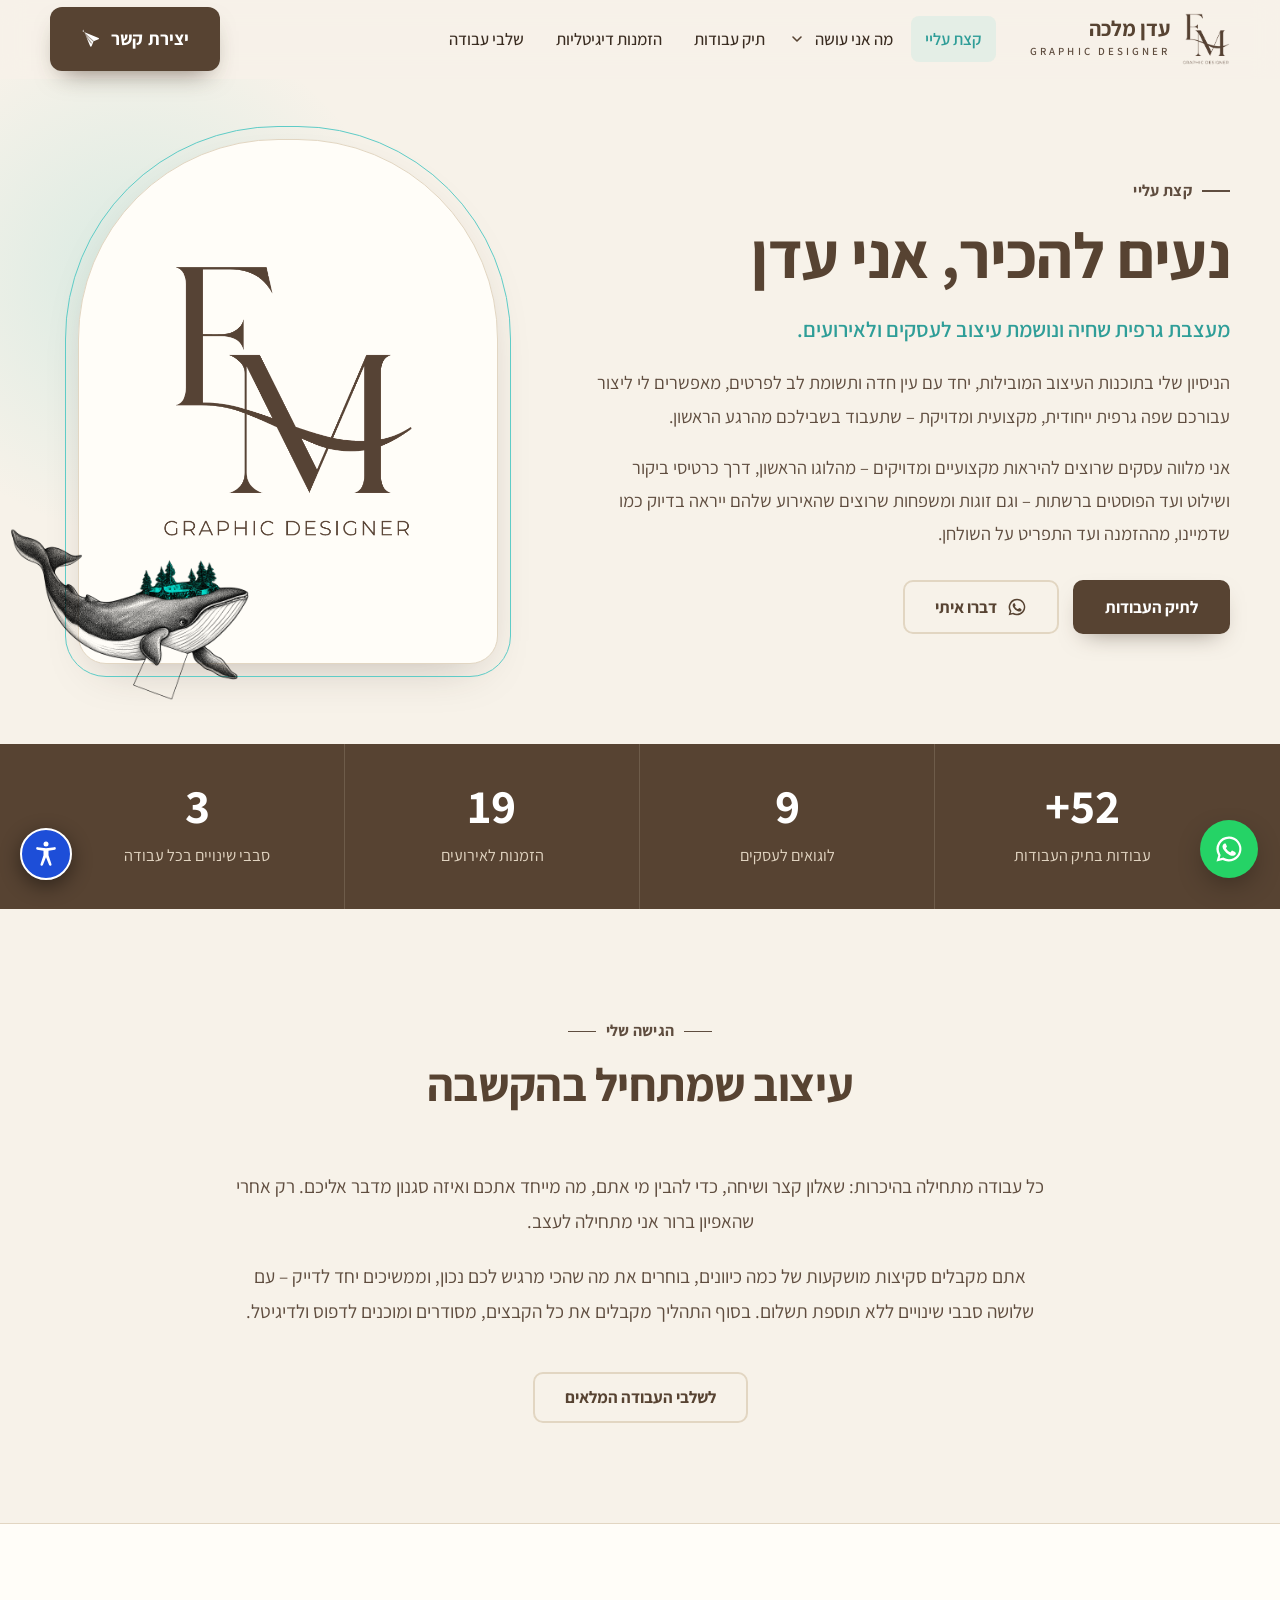
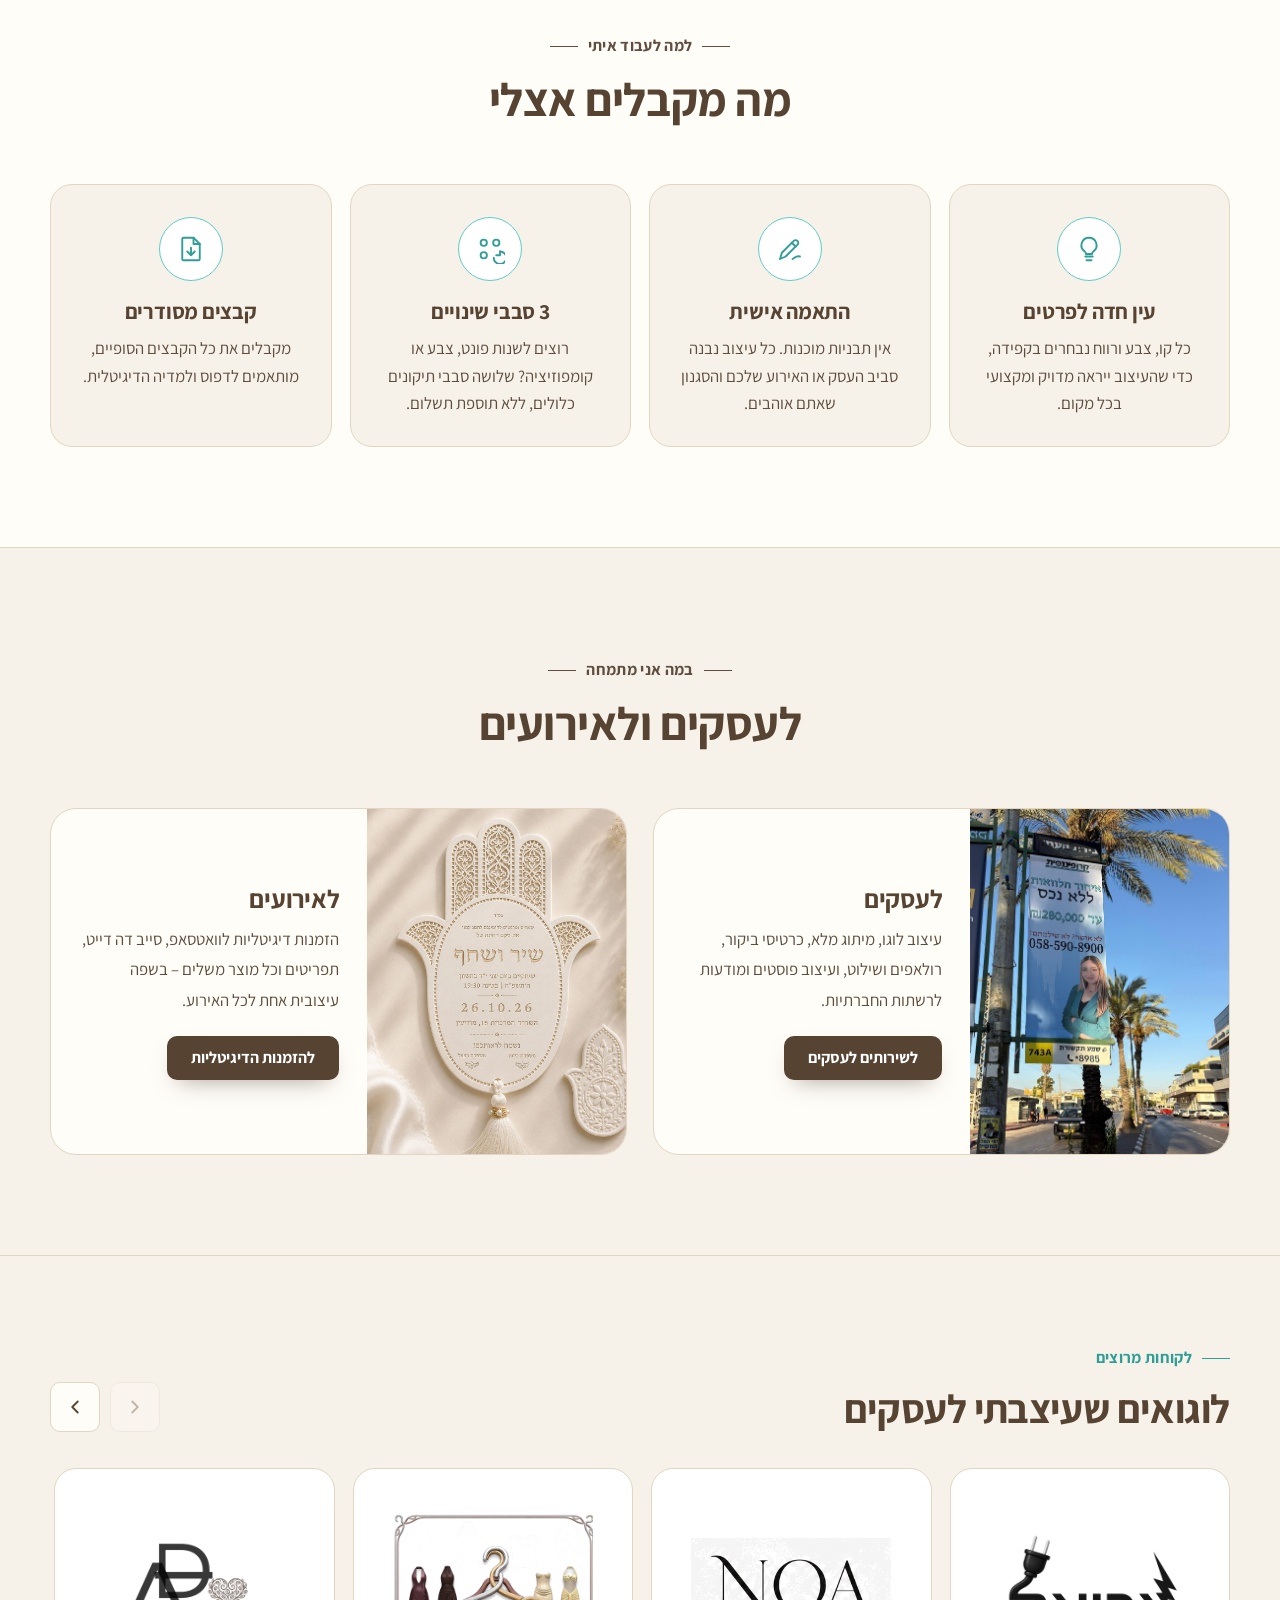
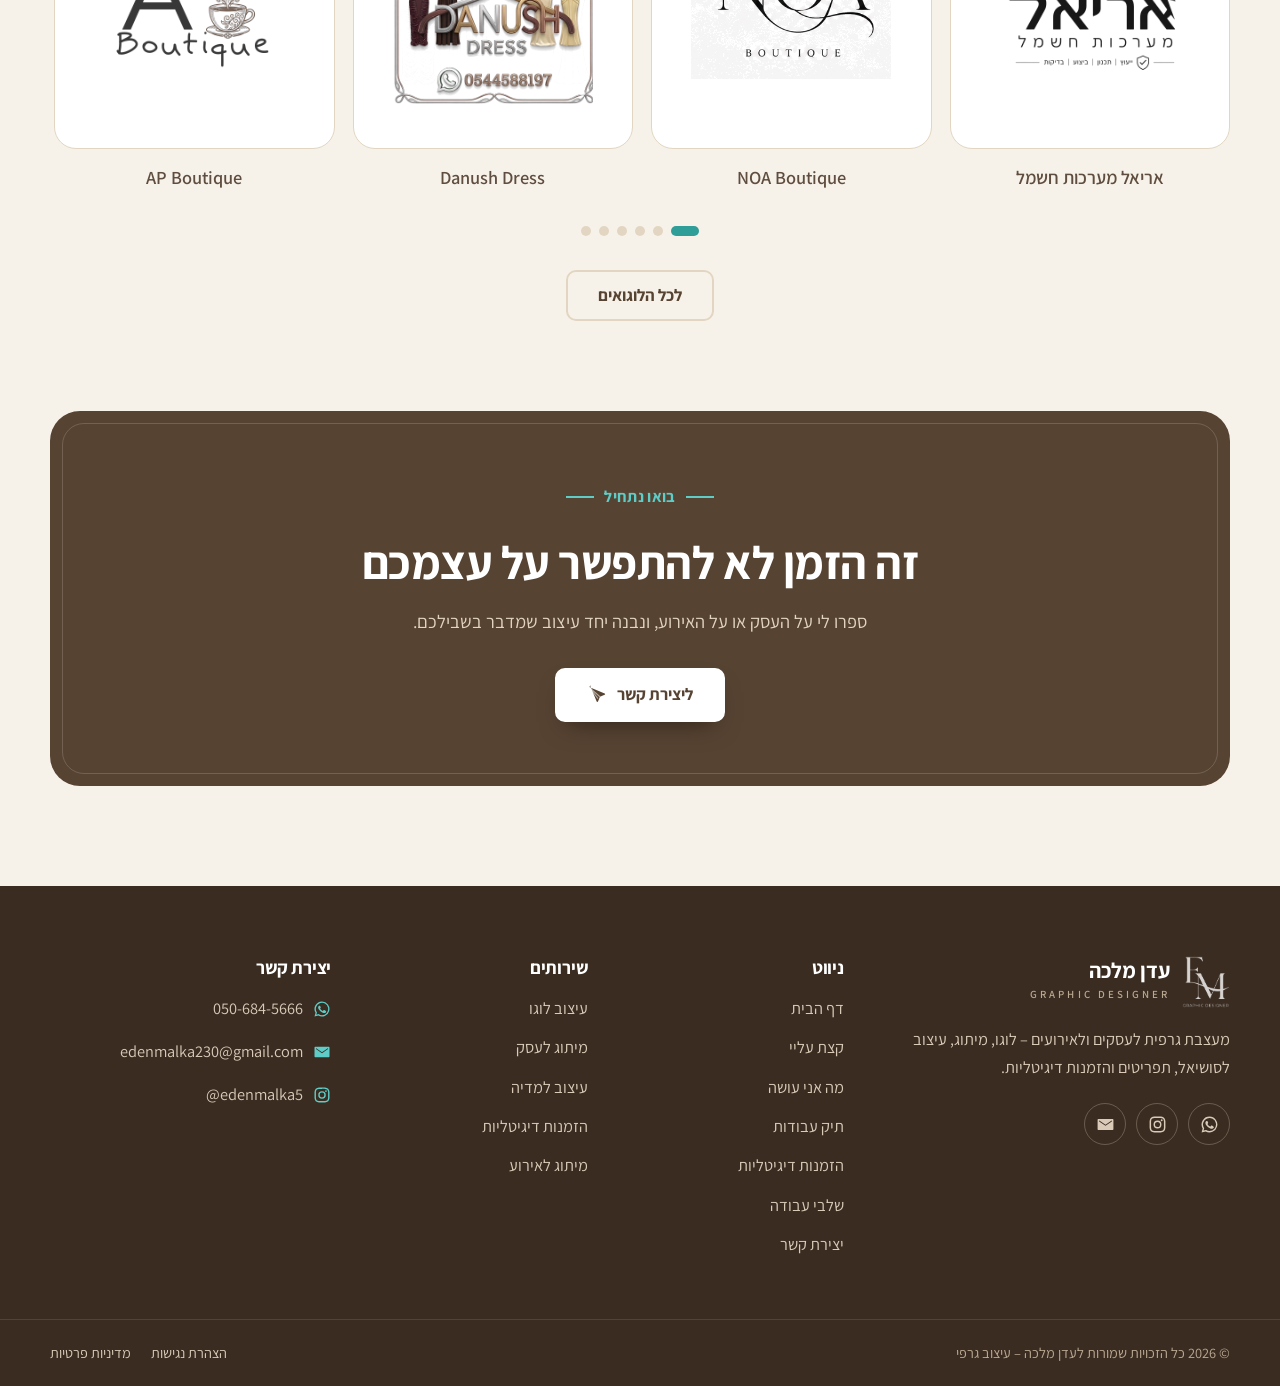
==== commit f5496406: "Header and button refinements - Remove the divider line between the logo and the desktop menu - Add " ====
--- a/about.html
+++ b/about.html
@@ -97,7 +97,7 @@
         <div class="approach-body reveal">
           <p>כל עבודה מתחילה בהיכרות: שאלון קצר ושיחה, כדי להבין מי אתם, מה מייחד אתכם ואיזה סגנון מדבר אליכם. רק אחרי שהאפיון ברור אני מתחילה לעצב.</p>
           <p>אתם מקבלים סקיצות מושקעות של כמה כיוונים, בוחרים את מה שהכי מרגיש לכם נכון, וממשיכים יחד לדייק – עם שלושה סבבי שינויים ללא תוספת תשלום. בסוף התהליך מקבלים את כל הקבצים, מסודרים ומוכנים לדפוס ולדיגיטל.</p>
-          <a class="text-link" href="process.html">לשלבי העבודה המלאים</a>
+          <div class="section-more"><a class="btn btn-ghost" href="process.html">לשלבי העבודה המלאים</a></div>
         </div>
       </div>
     </section>
@@ -129,7 +129,7 @@
             <div class="focus-body">
               <h3>לעסקים</h3>
               <p>עיצוב לוגו, מיתוג מלא, כרטיסי ביקור, רולאפים ושילוט, ועיצוב פוסטים ומודעות לרשתות החברתיות.</p>
-              <a class="text-link" href="services.html">לשירותים לעסקים</a>
+              <a class="btn btn-primary btn-sm" href="services.html">לשירותים לעסקים</a>
             </div>
           </article>
           <article class="focus-card reveal">
@@ -137,7 +137,7 @@
             <div class="focus-body">
               <h3>לאירועים</h3>
               <p>הזמנות דיגיטליות לוואטסאפ, סייב דה דייט, תפריטים וכל מוצר משלים – בשפה עיצובית אחת לכל האירוע.</p>
-              <a class="text-link" href="invitations.html">להזמנות הדיגיטליות</a>
+              <a class="btn btn-primary btn-sm" href="invitations.html">להזמנות הדיגיטליות</a>
             </div>
           </article>
         </div>
@@ -170,6 +170,7 @@
           </ul>
         </div>
         <div class="car-dots" role="group" aria-label="בחירת לוגו"></div>
+        <div class="section-more"><a class="btn btn-ghost" href="portfolio.html?cat=logos">לכל הלוגואים</a></div>
       </div>
     </section>
 
--- a/css/style.css
+++ b/css/style.css
@@ -40,7 +40,7 @@
 .brand img { width: auto; height: 52px; }
 .brand-text { font-weight: 700; font-size: 1.35rem; line-height: 1; color: var(--brown); }
 .brand-text small { display: block; font: 600 .68rem/1.6 var(--sans); letter-spacing: .28em; color: var(--muted); margin-top: 4px; }
-.site-nav { flex: 1; padding-inline-start: 30px; border-inline-start: 1px solid var(--line); }
+.site-nav { flex: 1; }
 .site-nav ul { display: flex; align-items: center; gap: 4px; list-style: none; margin: 0; padding: 0; }
 .site-nav > ul > li:last-child { margin-inline-start: auto; }
 .site-nav a { display: block; padding: 8px 14px; border-radius: 8px; text-decoration: none; font-weight: 500; font-size: 1.05rem; color: var(--text); transition: background .2s, color .2s; }
@@ -543,3 +543,13 @@
 @media (max-width: 900px) {
   .sub-desc, .site-nav .sub .sub-all { display: none; }
 }
+
+/* ---------- extra buttons ---------- */
+.btn-sm { padding: 12px 22px; font-size: 1rem; }
+.focus-body .btn { margin-top: 4px; }
+.page-actions { justify-content: center; margin-top: 28px; }
+.clients .section-more { margin-top: 34px; }
+.legal-actions { display: flex; flex-wrap: wrap; gap: 12px; margin-top: 48px; padding-top: 32px; border-top: 1px solid var(--line); }
+@media (max-width: 640px) {
+  .legal-actions .btn, .page-actions .btn { width: 100%; }
+}
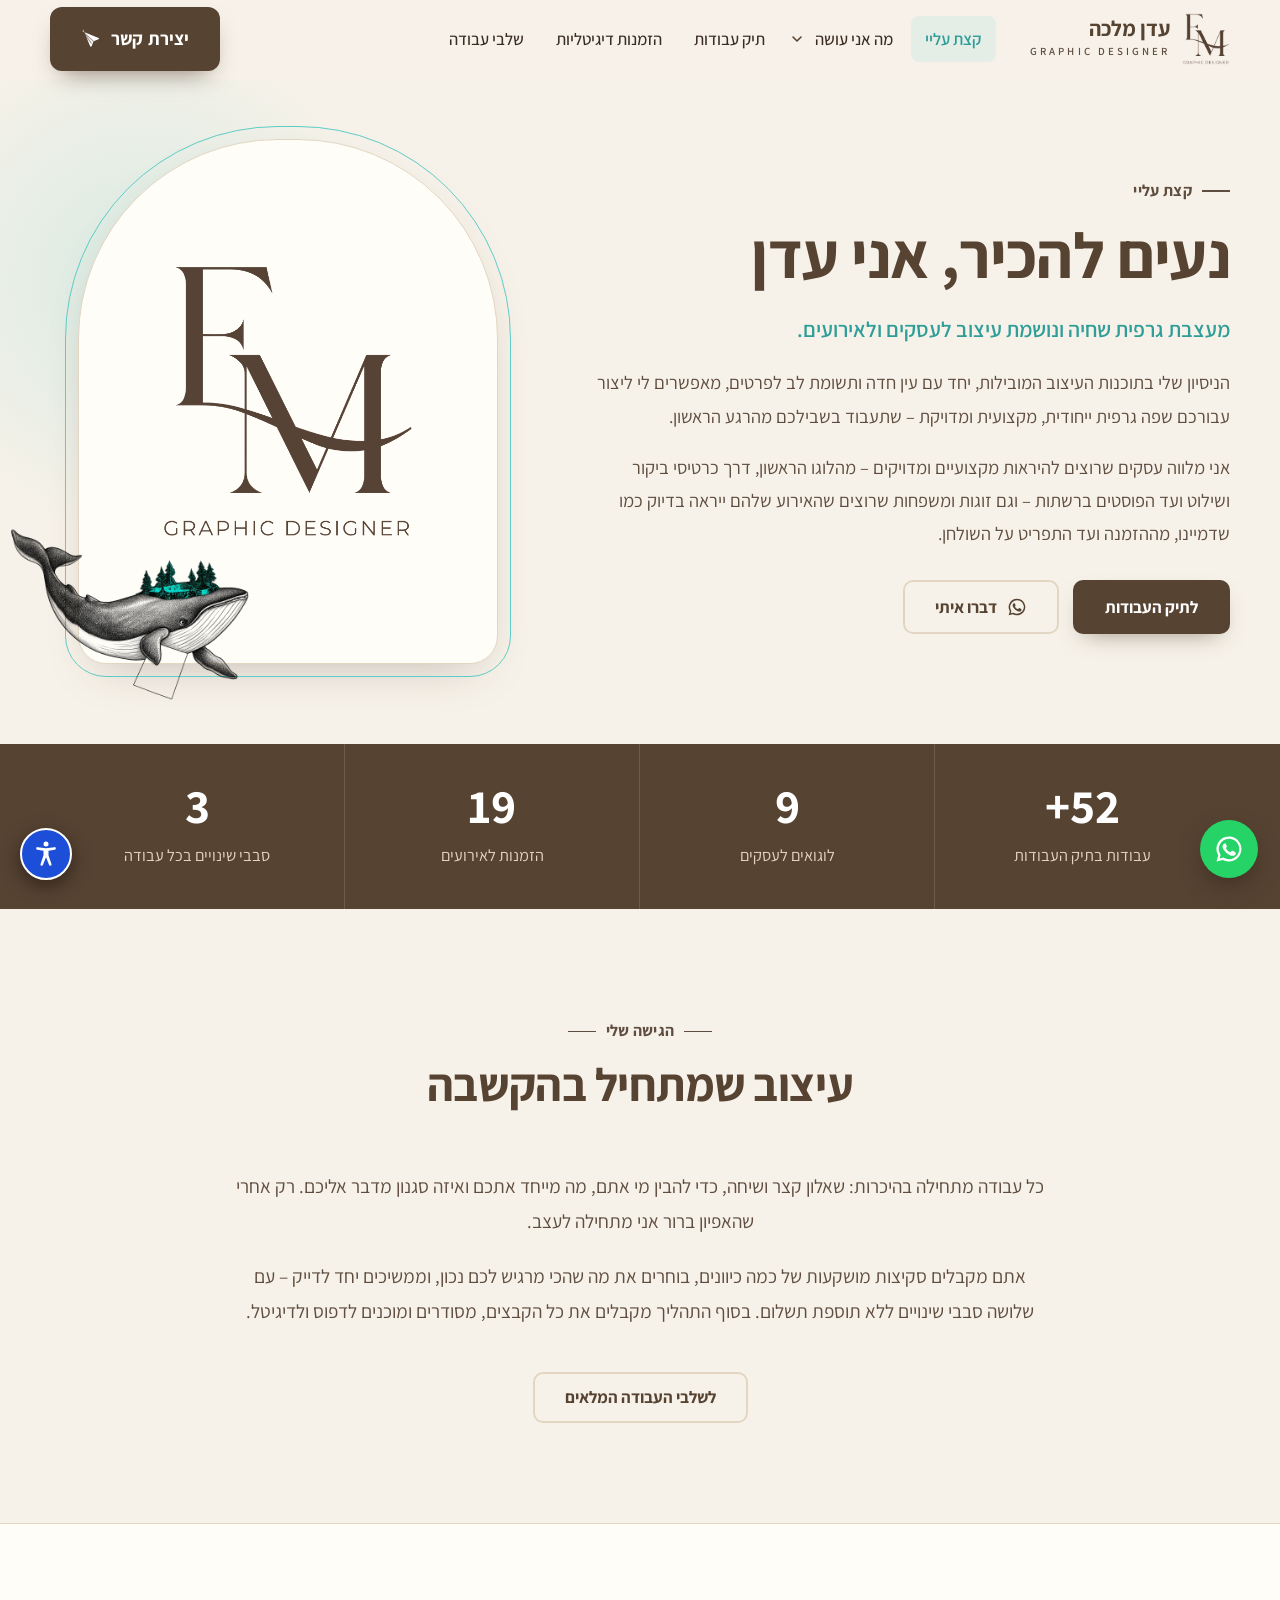
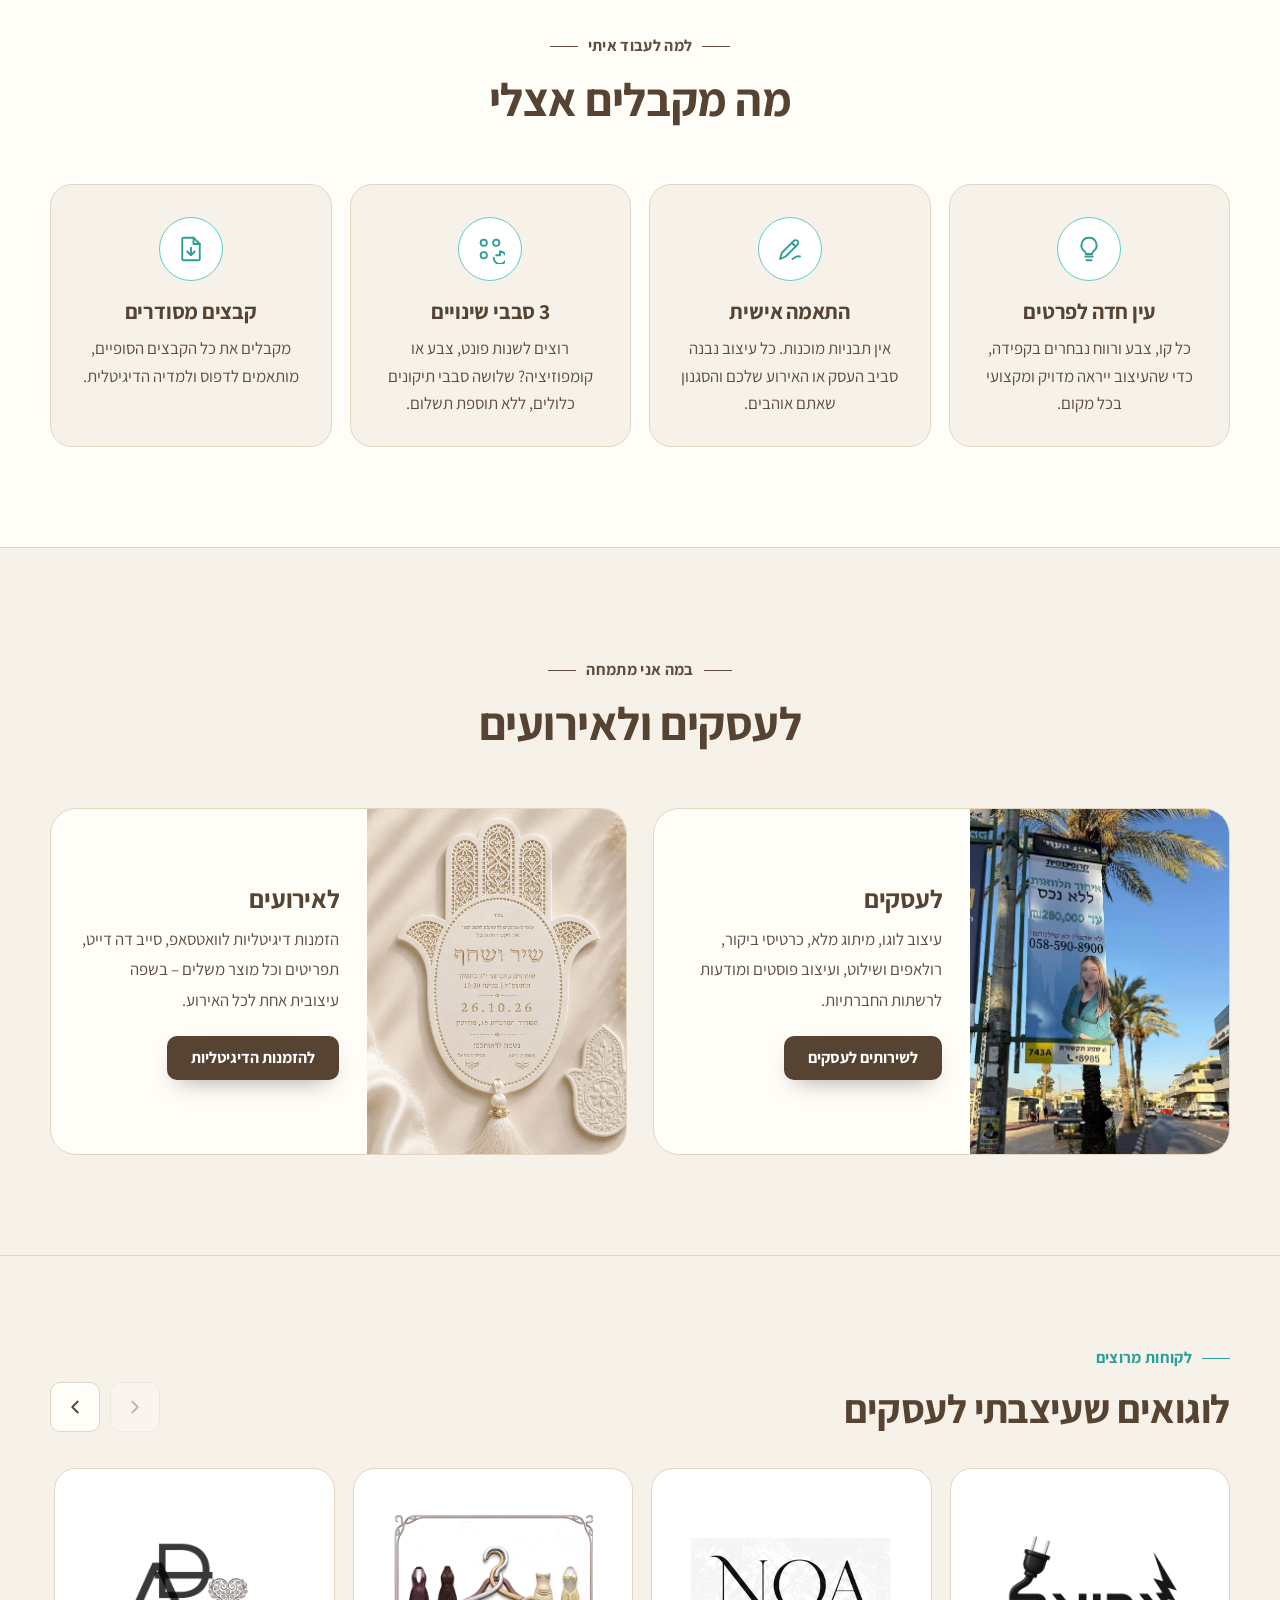
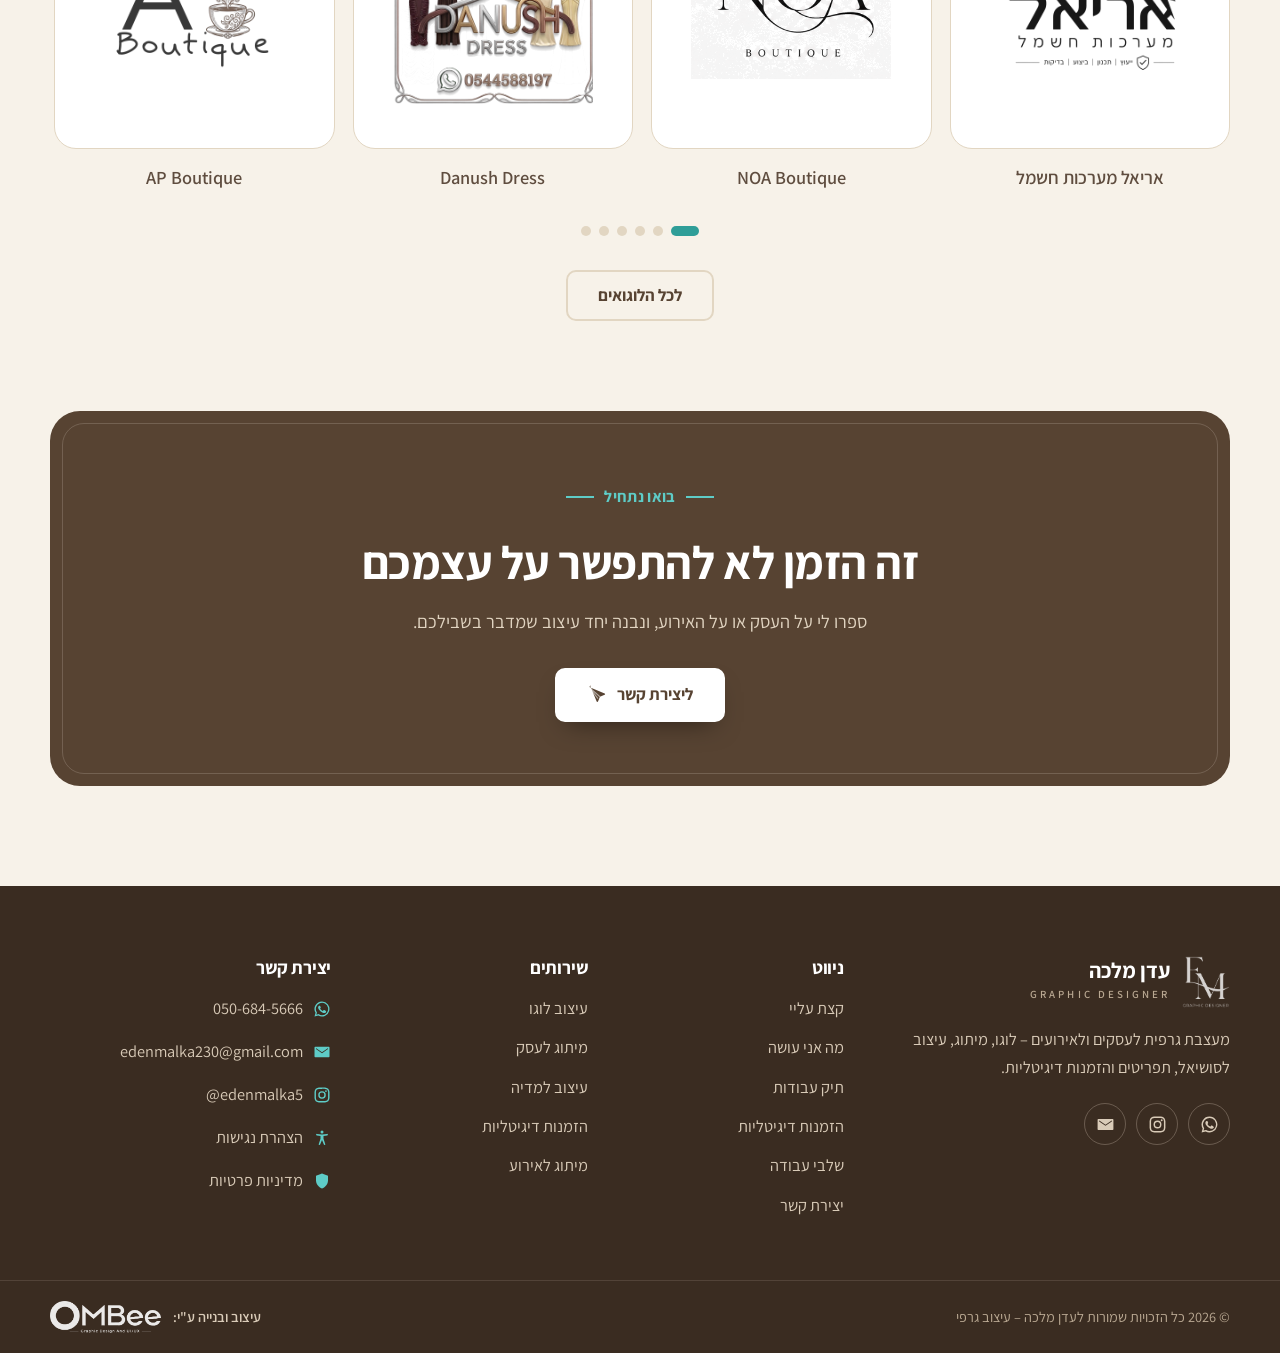
==== commit c8172cd6: "WebP images, footer credit and widget cleanup - Convert all images to WebP (12.6 MB -> 6.5 MB) and k" ====
--- a/about.html
+++ b/about.html
@@ -8,26 +8,26 @@
   <meta name="theme-color" content="#574332">
   <meta property="og:title" content="קצת עליי | עדן מלכה – מעצבת גרפית">
   <meta property="og:description" content="הכירו את עדן מלכה – מעצבת גרפית לעסקים ולאירועים, עם עין חדה לפרטים ושפה גרפית ייחודית לכל לקוח.">
-  <meta property="og:image" content="img/site/logo-em.png">
+  <meta property="og:image" content="img/logo-em.webp">
   <meta property="og:type" content="website">
   <meta property="og:locale" content="he_IL">
-  <link rel="icon" href="img/site/logo-em.png">
+  <link rel="icon" href="img/logo-em.webp">
   <link rel="preconnect" href="https://fonts.googleapis.com">
   <link rel="preconnect" href="https://fonts.gstatic.com" crossorigin>
   <link href="https://fonts.googleapis.com/css2?family=Assistant:wght@300..800&display=swap" rel="stylesheet">
-  <link rel="stylesheet" href="css/style.css">
-  <link rel="stylesheet" href="css/a11y.css">
+  <link rel="stylesheet" href="css/style.css?v=3">
+  <link rel="stylesheet" href="css/a11y.css?v=3">
   <script src="js/a11y.js"></script>
 </head>
 <body>
   <a class="skip" href="#main">דלגו לתוכן</a>
   <header class="site-header" id="top">
     <div class="wrap header-inner">
-      <a class="brand" href="index.html" aria-label="עדן מלכה – מעצבת גרפית, לדף הבית"><img src="img/site/logo-em.png" alt="" width="48" height="52"><span class="brand-text">עדן מלכה<small>GRAPHIC DESIGNER</small></span></a>
+      <a class="brand" href="index.html" aria-label="עדן מלכה – מעצבת גרפית, לדף הבית"><img src="img/logo-em.webp" alt="" width="48" height="52"><span class="brand-text">עדן מלכה<small>GRAPHIC DESIGNER</small></span></a>
       <button class="nav-toggle" aria-expanded="false" aria-controls="site-nav" aria-label="תפריט"><span></span><span></span><span></span></button>
       <nav id="site-nav" class="site-nav" aria-label="ניווט ראשי">
         <div class="drawer-head">
-          <a class="brand" href="index.html" aria-label="עדן מלכה – מעצבת גרפית, לדף הבית"><img src="img/site/logo-em.png" alt="" width="48" height="52"><span class="brand-text">עדן מלכה<small>GRAPHIC DESIGNER</small></span></a>
+          <a class="brand" href="index.html" aria-label="עדן מלכה – מעצבת גרפית, לדף הבית"><img src="img/logo-em.webp" alt="" width="48" height="52"><span class="brand-text">עדן מלכה<small>GRAPHIC DESIGNER</small></span></a>
           <button class="nav-close" aria-label="סגירת תפריט"><svg viewBox="0 0 24 24" aria-hidden="true"><path d="M6 6l12 12M18 6L6 18"/></svg></button>
         </div>
         <ul>
@@ -69,10 +69,10 @@
             <a class="btn btn-ghost" href="https://wa.me/972506845666" target="_blank" rel="noopener"><svg viewBox="0 0 24 24" aria-hidden="true"><path d="M12 2a10 10 0 0 0-8.6 15.1L2 22l5-1.3A10 10 0 1 0 12 2zm0 18.2a8.2 8.2 0 0 1-4.2-1.2l-.3-.2-3 .8.8-2.9-.2-.3A8.2 8.2 0 1 1 12 20.2zm4.5-6.1c-.2-.1-1.5-.7-1.7-.8s-.4-.1-.6.1-.7.8-.8 1c-.2.2-.3.2-.5.1a6.7 6.7 0 0 1-3.3-2.9c-.3-.4.2-.4.7-1.4.1-.2 0-.3 0-.4l-.8-1.8c-.2-.5-.4-.4-.6-.4h-.5a1 1 0 0 0-.7.3 3 3 0 0 0-.9 2.2 5.2 5.2 0 0 0 1.1 2.7 11.8 11.8 0 0 0 4.5 4c1.7.7 2.3.8 3.2.6.5-.1 1.5-.6 1.7-1.2s.2-1.1.2-1.2-.2-.2-.5-.3z"/></svg> דברו איתי</a>
           </div>
         </div>
-        <!-- תמונה של עדן: כשתגיע, להחליף את הלוגו בתוך המסגרת ב-<img src="img/site/eden.jpg" alt="עדן מלכה"> -->
+        <!-- תמונה של עדן: כשתגיע, להחליף את הלוגו בתוך המסגרת ב-<img src="img/eden.webp" alt="עדן מלכה"> -->
         <figure class="portrait reveal" aria-hidden="true">
-          <div class="portrait-frame"><img class="portrait-logo" src="img/site/logo-em.png" alt="" width="509" height="552"></div>
-          <img class="portrait-whale" src="img/site/whale-forest.png" alt="" width="1200" height="900">
+          <div class="portrait-frame"><img class="portrait-logo" src="img/logo-em.webp" alt="" width="509" height="552"></div>
+          <img class="portrait-whale" src="img/whale-forest.webp" alt="" width="1200" height="900">
         </figure>
       </div>
     </section>
@@ -125,7 +125,7 @@
         </div>
         <div class="focus">
           <article class="focus-card reveal">
-            <img src="img/branding/branding-01.jpg" alt="" width="1050" height="1400" loading="lazy">
+            <img src="img/branding-01.webp" alt="" width="1050" height="1400" loading="lazy">
             <div class="focus-body">
               <h3>לעסקים</h3>
               <p>עיצוב לוגו, מיתוג מלא, כרטיסי ביקור, רולאפים ושילוט, ועיצוב פוסטים ומודעות לרשתות החברתיות.</p>
@@ -133,7 +133,7 @@
             </div>
           </article>
           <article class="focus-card reveal">
-            <img src="img/invitations/invitations-04.jpg" alt="" width="1254" height="1254" loading="lazy">
+            <img src="img/invitations-04.webp" alt="" width="1254" height="1254" loading="lazy">
             <div class="focus-body">
               <h3>לאירועים</h3>
               <p>הזמנות דיגיטליות לוואטסאפ, סייב דה דייט, תפריטים וכל מוצר משלים – בשפה עיצובית אחת לכל האירוע.</p>
@@ -158,15 +158,15 @@
         </div>
         <div class="carousel" role="region" aria-roledescription="קרוסלה" aria-label="לוגואים שעיצבתי">
           <ul class="car-track" tabindex="0">
-            <li class="car-slide" aria-roledescription="שקופית" aria-label="1 מתוך 9"><figure><div class="car-logo"><img src="img/logos/logos-01.png" alt="לוגו – אריאל מערכות חשמל" width="900" height="900" loading="lazy"></div><figcaption>אריאל מערכות חשמל</figcaption></figure></li>
-            <li class="car-slide" aria-roledescription="שקופית" aria-label="2 מתוך 9"><figure><div class="car-logo"><img src="img/logos/logos-02.png" alt="לוגו – NOA Boutique" width="900" height="900" loading="lazy"></div><figcaption>NOA Boutique</figcaption></figure></li>
-            <li class="car-slide" aria-roledescription="שקופית" aria-label="3 מתוך 9"><figure><div class="car-logo"><img src="img/logos/logos-03.png" alt="לוגו – Danush Dress" width="900" height="900" loading="lazy"></div><figcaption>Danush Dress</figcaption></figure></li>
-            <li class="car-slide" aria-roledescription="שקופית" aria-label="4 מתוך 9"><figure><div class="car-logo"><img src="img/logos/logos-04.png" alt="לוגו – AP Boutique" width="900" height="900" loading="lazy"></div><figcaption>AP Boutique</figcaption></figure></li>
-            <li class="car-slide" aria-roledescription="שקופית" aria-label="5 מתוך 9"><figure><div class="car-logo"><img src="img/logos/logos-05.png" alt="לוגו – Shay Bikini" width="900" height="900" loading="lazy"></div><figcaption>Shay Bikini</figcaption></figure></li>
-            <li class="car-slide" aria-roledescription="שקופית" aria-label="6 מתוך 9"><figure><div class="car-logo"><img src="img/logos/logos-06.png" alt="לוגו – Or Bakery" width="900" height="900" loading="lazy"></div><figcaption>Or Bakery</figcaption></figure></li>
-            <li class="car-slide" aria-roledescription="שקופית" aria-label="7 מתוך 9"><figure><div class="car-logo"><img src="img/logos/logos-07.png" alt="לוגו – זמרת לחופה וסלונים" width="900" height="900" loading="lazy"></div><figcaption>זמרת לחופה וסלונים</figcaption></figure></li>
-            <li class="car-slide" aria-roledescription="שקופית" aria-label="8 מתוך 9"><figure><div class="car-logo"><img src="img/logos/logos-08.png" alt="לוגו – AD Cakes" width="900" height="900" loading="lazy"></div><figcaption>AD Cakes</figcaption></figure></li>
-            <li class="car-slide" aria-roledescription="שקופית" aria-label="9 מתוך 9"><figure><div class="car-logo"><img src="img/logos/logos-09.png" alt="לוגו – Sigal Lavi" width="900" height="900" loading="lazy"></div><figcaption>Sigal Lavi</figcaption></figure></li>
+            <li class="car-slide" aria-roledescription="שקופית" aria-label="1 מתוך 9"><figure><div class="car-logo"><img src="img/logos-01.webp" alt="לוגו – אריאל מערכות חשמל" width="900" height="900" loading="lazy"></div><figcaption>אריאל מערכות חשמל</figcaption></figure></li>
+            <li class="car-slide" aria-roledescription="שקופית" aria-label="2 מתוך 9"><figure><div class="car-logo"><img src="img/logos-02.webp" alt="לוגו – NOA Boutique" width="900" height="900" loading="lazy"></div><figcaption>NOA Boutique</figcaption></figure></li>
+            <li class="car-slide" aria-roledescription="שקופית" aria-label="3 מתוך 9"><figure><div class="car-logo"><img src="img/logos-03.webp" alt="לוגו – Danush Dress" width="900" height="900" loading="lazy"></div><figcaption>Danush Dress</figcaption></figure></li>
+            <li class="car-slide" aria-roledescription="שקופית" aria-label="4 מתוך 9"><figure><div class="car-logo"><img src="img/logos-04.webp" alt="לוגו – AP Boutique" width="900" height="900" loading="lazy"></div><figcaption>AP Boutique</figcaption></figure></li>
+            <li class="car-slide" aria-roledescription="שקופית" aria-label="5 מתוך 9"><figure><div class="car-logo"><img src="img/logos-05.webp" alt="לוגו – Shay Bikini" width="900" height="900" loading="lazy"></div><figcaption>Shay Bikini</figcaption></figure></li>
+            <li class="car-slide" aria-roledescription="שקופית" aria-label="6 מתוך 9"><figure><div class="car-logo"><img src="img/logos-06.webp" alt="לוגו – Or Bakery" width="900" height="900" loading="lazy"></div><figcaption>Or Bakery</figcaption></figure></li>
+            <li class="car-slide" aria-roledescription="שקופית" aria-label="7 מתוך 9"><figure><div class="car-logo"><img src="img/logos-07.webp" alt="לוגו – זמרת לחופה וסלונים" width="900" height="900" loading="lazy"></div><figcaption>זמרת לחופה וסלונים</figcaption></figure></li>
+            <li class="car-slide" aria-roledescription="שקופית" aria-label="8 מתוך 9"><figure><div class="car-logo"><img src="img/logos-08.webp" alt="לוגו – AD Cakes" width="900" height="900" loading="lazy"></div><figcaption>AD Cakes</figcaption></figure></li>
+            <li class="car-slide" aria-roledescription="שקופית" aria-label="9 מתוך 9"><figure><div class="car-logo"><img src="img/logos-09.webp" alt="לוגו – Sigal Lavi" width="900" height="900" loading="lazy"></div><figcaption>Sigal Lavi</figcaption></figure></li>
           </ul>
         </div>
         <div class="car-dots" role="group" aria-label="בחירת לוגו"></div>
@@ -188,7 +188,7 @@
   <footer class="site-footer">
     <div class="wrap footer-grid">
       <div class="footer-about">
-        <a class="brand" href="index.html" aria-label="עדן מלכה – מעצבת גרפית, לדף הבית"><img src="img/site/logo-em.png" alt="" width="48" height="52" loading="lazy"><span class="brand-text">עדן מלכה<small>GRAPHIC DESIGNER</small></span></a>
+        <a class="brand" href="index.html" aria-label="עדן מלכה – מעצבת גרפית, לדף הבית"><img src="img/logo-em.webp" alt="" width="48" height="52" loading="lazy"><span class="brand-text">עדן מלכה<small>GRAPHIC DESIGNER</small></span></a>
         <p>מעצבת גרפית לעסקים ולאירועים – לוגו, מיתוג, עיצוב לסושיאל, תפריטים והזמנות דיגיטליות.</p>
         <ul class="social">
           <li><a href="https://wa.me/972506845666" target="_blank" rel="noopener" aria-label="וואטסאפ"><svg viewBox="0 0 24 24" aria-hidden="true"><path d="M12 2a10 10 0 0 0-8.6 15.1L2 22l5-1.3A10 10 0 1 0 12 2zm0 18.2a8.2 8.2 0 0 1-4.2-1.2l-.3-.2-3 .8.8-2.9-.2-.3A8.2 8.2 0 1 1 12 20.2zm4.5-6.1c-.2-.1-1.5-.7-1.7-.8s-.4-.1-.6.1-.7.8-.8 1c-.2.2-.3.2-.5.1a6.7 6.7 0 0 1-3.3-2.9c-.3-.4.2-.4.7-1.4.1-.2 0-.3 0-.4l-.8-1.8c-.2-.5-.4-.4-.6-.4h-.5a1 1 0 0 0-.7.3 3 3 0 0 0-.9 2.2 5.2 5.2 0 0 0 1.1 2.7 11.8 11.8 0 0 0 4.5 4c1.7.7 2.3.8 3.2.6.5-.1 1.5-.6 1.7-1.2s.2-1.1.2-1.2-.2-.2-.5-.3z"/></svg></a></li>
@@ -199,7 +199,6 @@
       <nav class="footer-col" aria-label="ניווט תחתון">
         <h2>ניווט</h2>
         <ul>
-          <li><a href="index.html">דף הבית</a></li>
           <li><a href="about.html">קצת עליי</a></li>
           <li><a href="services.html">מה אני עושה</a></li>
           <li><a href="portfolio.html">תיק עבודות</a></li>
@@ -224,13 +223,15 @@
           <li><a href="https://wa.me/972506845666" target="_blank" rel="noopener"><svg viewBox="0 0 24 24" aria-hidden="true"><path d="M12 2a10 10 0 0 0-8.6 15.1L2 22l5-1.3A10 10 0 1 0 12 2zm0 18.2a8.2 8.2 0 0 1-4.2-1.2l-.3-.2-3 .8.8-2.9-.2-.3A8.2 8.2 0 1 1 12 20.2zm4.5-6.1c-.2-.1-1.5-.7-1.7-.8s-.4-.1-.6.1-.7.8-.8 1c-.2.2-.3.2-.5.1a6.7 6.7 0 0 1-3.3-2.9c-.3-.4.2-.4.7-1.4.1-.2 0-.3 0-.4l-.8-1.8c-.2-.5-.4-.4-.6-.4h-.5a1 1 0 0 0-.7.3 3 3 0 0 0-.9 2.2 5.2 5.2 0 0 0 1.1 2.7 11.8 11.8 0 0 0 4.5 4c1.7.7 2.3.8 3.2.6.5-.1 1.5-.6 1.7-1.2s.2-1.1.2-1.2-.2-.2-.5-.3z"/></svg><span dir="ltr">050-684-5666</span></a></li>
           <li><a href="mailto:edenmalka230@gmail.com"><svg viewBox="0 0 24 24" aria-hidden="true"><path d="M3 5h18a1 1 0 0 1 1 1v12a1 1 0 0 1-1 1H3a1 1 0 0 1-1-1V6a1 1 0 0 1 1-1zm9 7.2L4.2 7H4v1.1l8 5.4 8-5.4V7h-.2z"/></svg>edenmalka230@gmail.com</a></li>
           <li><a href="https://www.instagram.com/edenmalka5" target="_blank" rel="noopener"><svg viewBox="0 0 24 24" aria-hidden="true"><path d="M12 7a5 5 0 1 0 0 10 5 5 0 0 0 0-10zm0 8.2a3.2 3.2 0 1 1 0-6.4 3.2 3.2 0 0 1 0 6.4zM17.3 5.5a1.2 1.2 0 1 0 0 2.4 1.2 1.2 0 0 0 0-2.4zM12 3.8c2.7 0 3 0 4 .1 2.7.1 4 1.4 4.1 4.1v8c-.1 2.7-1.4 4-4.1 4.1h-8c-2.7-.1-4-1.4-4.1-4.1v-8C4 5.3 5.3 4 8 3.9h4zM12 2H8C4.3 2.2 2.2 4.3 2 8v8c.2 3.7 2.3 5.8 6 6h8c3.7-.2 5.8-2.3 6-6V8c-.2-3.7-2.3-5.8-6-6z"/></svg><span dir="ltr">@edenmalka5</span></a></li>
+          <li><a href="accessibility.html"><svg viewBox="0 0 24 24" aria-hidden="true"><circle cx="12" cy="4" r="2"/><path d="M19 8.5l-5 .8V13l2.4 7.2a1 1 0 0 1-1.9.6L12 14.5l-2.5 6.3a1 1 0 0 1-1.9-.6L10 13V9.3l-5-.8a1 1 0 0 1 .3-2l6.7.9 6.7-.9a1 1 0 0 1 .3 2z"/></svg>הצהרת נגישות</a></li>
+          <li><a href="privacy.html"><svg viewBox="0 0 24 24" aria-hidden="true"><path d="M12 2 4 5v6c0 5 3.4 9.4 8 11 4.6-1.6 8-6 8-11V5z"/></svg>מדיניות פרטיות</a></li>
         </ul>
       </div>
     </div>
     <div class="footer-bottom">
       <div class="wrap footer-bottom-inner">
         <p class="copy">&copy; <span data-year>2026</span> כל הזכויות שמורות לעדן מלכה – עיצוב גרפי</p>
-        <ul class="legal-links"><li><a href="accessibility.html">הצהרת נגישות</a></li><li><a href="privacy.html">מדיניות פרטיות</a></li></ul>
+        <a class="ombee-credit" href="https://ombee.co.il" target="_blank" rel="noopener">עיצוב ובנייה ע"י: <img src="img/ombee-logo.webp" alt="OMBee — Graphic Design And UI/UX" width="800" height="230" loading="lazy"></a>
       </div>
     </div>
   </footer>
--- a/css/style.css
+++ b/css/style.css
@@ -187,7 +187,6 @@
 .wa-float { position: fixed; bottom: 22px; right: 22px; z-index: 90; width: 58px; height: 58px; border-radius: 50%; background: #25d366; color: #fff; display: grid; place-items: center; box-shadow: 0 10px 30px -8px rgba(0, 0, 0, .45); transition: transform .2s; }
 .wa-float:hover { transform: scale(1.08); }
 .wa-float svg { width: 30px; height: 30px; fill: currentColor; }
-.a11y-right .wa-float { right: auto; left: 22px; }
 body.has-cookie-banner .wa-float { bottom: 120px; }
 
 /* ---------- lightbox ---------- */
@@ -553,3 +552,22 @@
 @media (max-width: 640px) {
   .legal-actions .btn, .page-actions .btn { width: 100%; }
 }
+
+/* ---------- design credit ---------- */
+.ombee-credit { display: inline-flex; align-items: center; gap: 8px; color: #b9a892; }
+.ombee-credit { gap: 12px; font-weight: 600; }
+.ombee-credit img { width: auto; height: 32px; filter: brightness(0) invert(1); opacity: .9; transition: opacity .2s, transform .2s; }
+.ombee-credit:hover img { opacity: 1; transform: translateY(-1px); }
+@media (max-width: 640px) {
+  .footer-bottom-inner { flex-direction: column; gap: 14px; }
+}
+
+/* ---------- mid-size screens: keep the desktop menu on one line ---------- */
+.site-nav a { white-space: nowrap; }
+@media (min-width: 901px) and (max-width: 1180px) {
+  .header-inner { gap: 18px; }
+  .brand-text { font-size: 1.2rem; }
+  .site-nav > ul { gap: 0; }
+  .site-nav a { padding: 8px 9px; font-size: 1rem; }
+  .site-nav a.cta { padding: 12px 18px; font-size: 1.02rem; min-height: 48px; }
+}
--- a/css/a11y.css
+++ b/css/a11y.css
@@ -13,8 +13,6 @@
 .a11y-launch:hover { transform: scale(1.07); }
 .a11y-launch svg { width: 30px; height: 30px; fill: currentColor; }
 .a11y-launch:focus-visible { outline: 3px solid #facc15; outline-offset: 3px; }
-.a11y-right .a11y-launch { left: auto; right: 20px; }
-.a11y-hidden .a11y-launch { display: none; }
 body.has-cookie-banner .a11y-launch { bottom: 120px; }
 
 /* ---------- panel ---------- */
@@ -28,7 +26,6 @@
   transform: translateX(-105%); visibility: hidden;
   transition: transform .3s ease, visibility .3s;
 }
-.a11y-right .a11y-panel { left: auto; right: 0; transform: translateX(105%); box-shadow: -8px 0 40px rgba(0, 0, 0, .45); }
 .a11y-panel.open { transform: none; visibility: visible; }
 .a11y-panel * { font-family: inherit; letter-spacing: 0 !important; word-spacing: 0 !important; line-height: 1.35 !important; }
 .a11y-panel button { font: inherit; color: inherit; }
@@ -40,11 +37,6 @@
 .a11y-x svg { width: 22px; height: 22px; stroke: currentColor; stroke-width: 2; fill: none; stroke-linecap: round; }
 
 .a11y-body { flex: 1; overflow-y: auto; padding: 14px; }
-.a11y-big-row { display: flex; align-items: center; justify-content: space-between; margin-bottom: 12px; font-weight: 600; }
-.a11y-switch { position: relative; width: 46px; height: 24px; border-radius: 12px; border: 0; background: #9aa3af; cursor: pointer; padding: 0; }
-.a11y-switch::after { content: ""; position: absolute; top: 3px; left: 3px; width: 18px; height: 18px; border-radius: 50%; background: #fff; transition: left .2s; }
-.a11y-switch[aria-checked="true"] { background: #1d4ed8; }
-.a11y-switch[aria-checked="true"]::after { left: 25px; }
 
 .a11y-grid { display: grid; grid-template-columns: 1fr 1fr; gap: 10px; }
 .a11y-tile {
@@ -61,9 +53,6 @@
 .a11y-dots { display: flex; gap: 4px; height: 4px; }
 .a11y-dots i { width: 14px; height: 4px; border-radius: 2px; background: #d3d8e0; }
 .a11y-dots i.on { background: #1d4ed8; }
-.a11y-big .a11y-panel { width: 360px; font-size: 16px; }
-.a11y-big .a11y-tile { min-height: 120px; font-size: 15px; }
-.a11y-big .a11y-tile svg { width: 38px; height: 38px; }
 
 .a11y-reset {
   width: 100%; margin-top: 14px; padding: 13px; border: 0; border-radius: 12px;
@@ -73,9 +62,9 @@
 .a11y-reset:hover { background: #15803d; }
 .a11y-reset svg { width: 18px; height: 18px; stroke: #fff; stroke-width: 2; fill: none; stroke-linecap: round; }
 
-.a11y-foot { padding: 10px 14px 14px; border-top: 1px solid #d3d8e0; display: flex; flex-wrap: wrap; gap: 8px 14px; align-items: center; justify-content: space-between; }
-.a11y-foot button { background: none; border: 0; padding: 4px 0; cursor: pointer; font-weight: 600; text-decoration: underline; }
-.a11y-foot a { color: #1d4ed8; font-weight: 600; }
+.a11y-foot { padding: 12px 14px 14px; border-top: 1px solid #d3d8e0; display: grid; grid-template-columns: 1fr 1fr; gap: 8px; }
+.a11y-link { display: flex; align-items: center; justify-content: center; padding: 11px 8px; border-radius: 10px; border: 2px solid #1d4ed8; background: #fff; color: #1d4ed8 !important; font-weight: 700; text-decoration: none; text-align: center; }
+.a11y-link:hover { background: #1d4ed8; color: #fff !important; }
 
 /* ---------- cookie banner ---------- */
 .cookie-banner {
@@ -87,8 +76,8 @@
   transform: translateY(20px); opacity: 0; transition: transform .35s, opacity .35s;
 }
 .cookie-banner.show { transform: none; opacity: 1; }
-.cookie-banner h2 { font: 700 18px/1.2 "Assistant", Arial, sans-serif; margin: 0 0 8px; letter-spacing: 0; }
-.cookie-banner p { margin: 0 0 16px; color: #cfcdc8; }
+.cookie-banner h2 { font: 700 19px/1.2 "Assistant", Arial, sans-serif; margin: 0 0 8px; letter-spacing: 0; color: #fff; }
+.cookie-banner p { margin: 0 0 16px; color: #e8dfd2; }
 .cookie-banner a { color: #5eccc7; }
 .cookie-actions { display: flex; gap: 10px; flex-wrap: wrap; }
 .cookie-actions button { flex: 1; min-width: 120px; padding: 11px 16px; cursor: pointer; font: 700 14px/1 "Assistant", Arial, sans-serif; border-radius: 10px; border: 1px solid #5eccc7; }
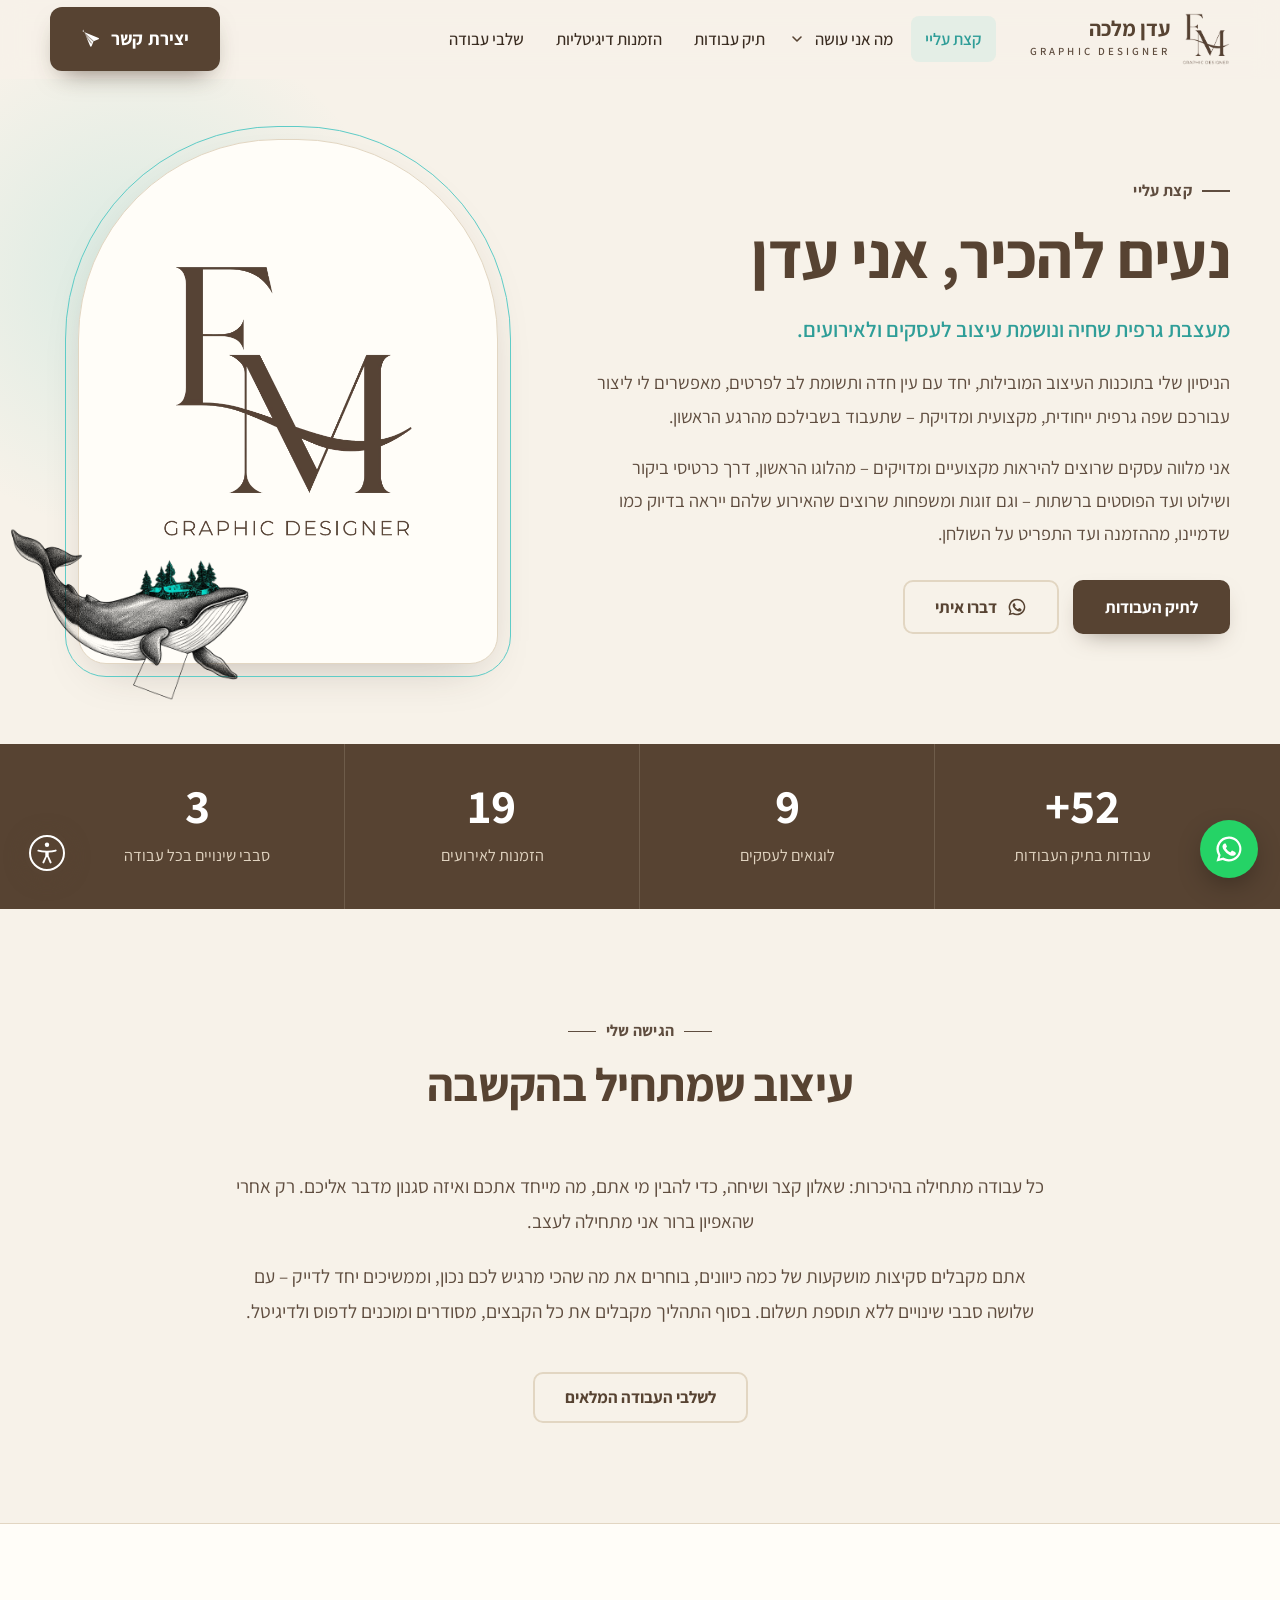
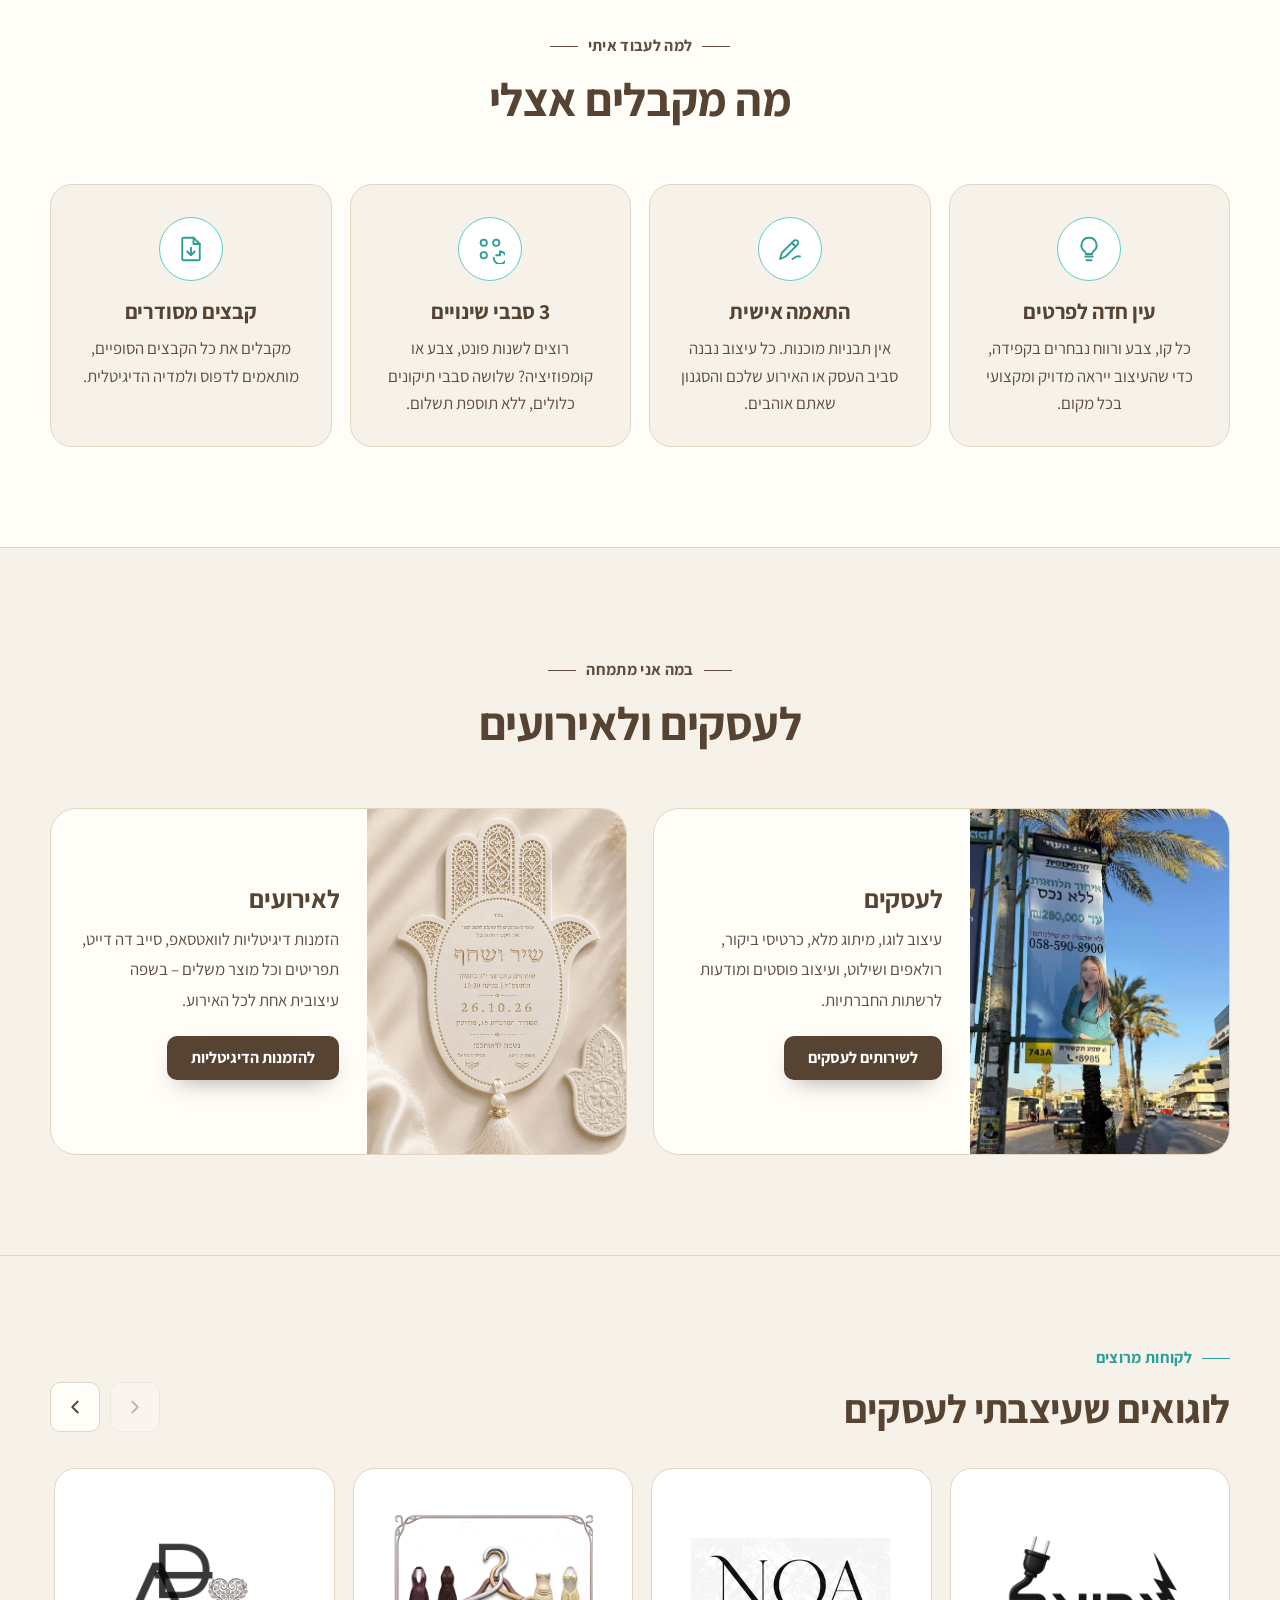
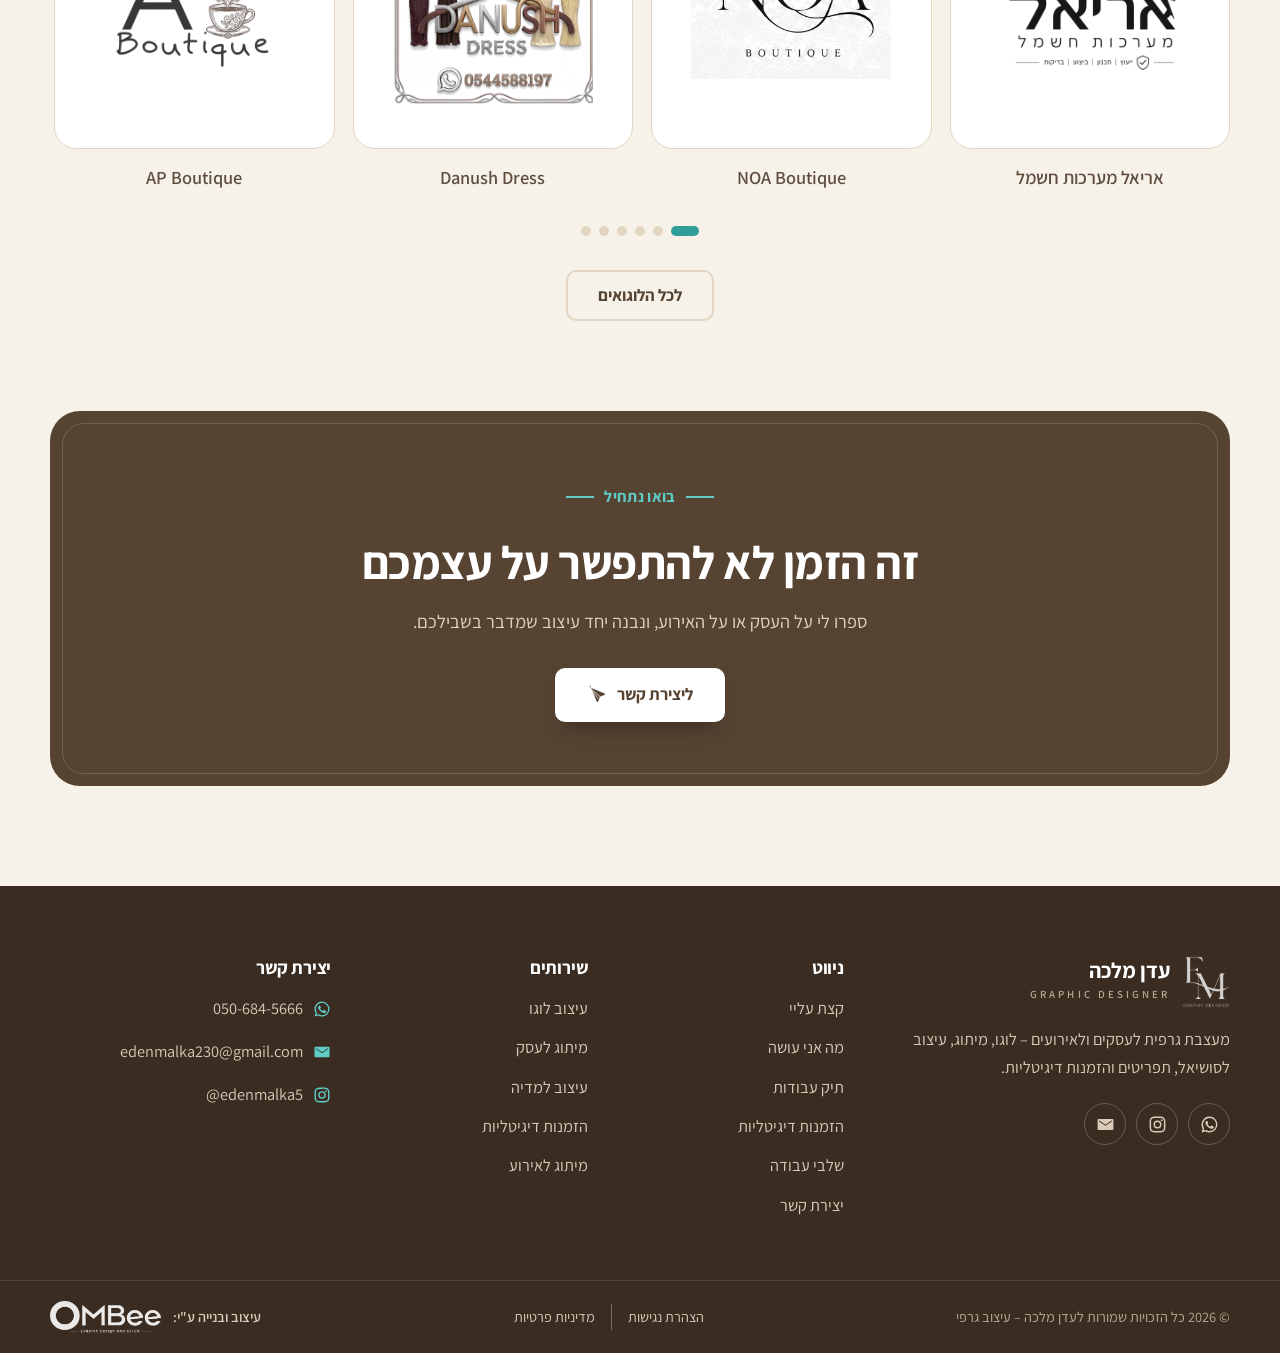
==== commit 2e8623ca: "OMBee accessibility widget and cookie banner, images folder - Rename img/ to images/ to match the st" ====
--- a/about.html
+++ b/about.html
@@ -8,26 +8,24 @@
   <meta name="theme-color" content="#574332">
   <meta property="og:title" content="קצת עליי | עדן מלכה – מעצבת גרפית">
   <meta property="og:description" content="הכירו את עדן מלכה – מעצבת גרפית לעסקים ולאירועים, עם עין חדה לפרטים ושפה גרפית ייחודית לכל לקוח.">
-  <meta property="og:image" content="img/logo-em.webp">
+  <meta property="og:image" content="images/logo-em.webp">
   <meta property="og:type" content="website">
   <meta property="og:locale" content="he_IL">
-  <link rel="icon" href="img/logo-em.webp">
+  <link rel="icon" href="images/logo-em.webp">
   <link rel="preconnect" href="https://fonts.googleapis.com">
   <link rel="preconnect" href="https://fonts.gstatic.com" crossorigin>
   <link href="https://fonts.googleapis.com/css2?family=Assistant:wght@300..800&display=swap" rel="stylesheet">
-  <link rel="stylesheet" href="css/style.css?v=3">
-  <link rel="stylesheet" href="css/a11y.css?v=3">
-  <script src="js/a11y.js"></script>
+  <link rel="stylesheet" href="css/style.css?v=5">
 </head>
 <body>
   <a class="skip" href="#main">דלגו לתוכן</a>
   <header class="site-header" id="top">
     <div class="wrap header-inner">
-      <a class="brand" href="index.html" aria-label="עדן מלכה – מעצבת גרפית, לדף הבית"><img src="img/logo-em.webp" alt="" width="48" height="52"><span class="brand-text">עדן מלכה<small>GRAPHIC DESIGNER</small></span></a>
+      <a class="brand" href="index.html" aria-label="עדן מלכה – מעצבת גרפית, לדף הבית"><img src="images/logo-em.webp" alt="" width="48" height="52"><span class="brand-text">עדן מלכה<small>GRAPHIC DESIGNER</small></span></a>
       <button class="nav-toggle" aria-expanded="false" aria-controls="site-nav" aria-label="תפריט"><span></span><span></span><span></span></button>
       <nav id="site-nav" class="site-nav" aria-label="ניווט ראשי">
         <div class="drawer-head">
-          <a class="brand" href="index.html" aria-label="עדן מלכה – מעצבת גרפית, לדף הבית"><img src="img/logo-em.webp" alt="" width="48" height="52"><span class="brand-text">עדן מלכה<small>GRAPHIC DESIGNER</small></span></a>
+          <a class="brand" href="index.html" aria-label="עדן מלכה – מעצבת גרפית, לדף הבית"><img src="images/logo-em.webp" alt="" width="48" height="52"><span class="brand-text">עדן מלכה<small>GRAPHIC DESIGNER</small></span></a>
           <button class="nav-close" aria-label="סגירת תפריט"><svg viewBox="0 0 24 24" aria-hidden="true"><path d="M6 6l12 12M18 6L6 18"/></svg></button>
         </div>
         <ul>
@@ -69,10 +67,10 @@
             <a class="btn btn-ghost" href="https://wa.me/972506845666" target="_blank" rel="noopener"><svg viewBox="0 0 24 24" aria-hidden="true"><path d="M12 2a10 10 0 0 0-8.6 15.1L2 22l5-1.3A10 10 0 1 0 12 2zm0 18.2a8.2 8.2 0 0 1-4.2-1.2l-.3-.2-3 .8.8-2.9-.2-.3A8.2 8.2 0 1 1 12 20.2zm4.5-6.1c-.2-.1-1.5-.7-1.7-.8s-.4-.1-.6.1-.7.8-.8 1c-.2.2-.3.2-.5.1a6.7 6.7 0 0 1-3.3-2.9c-.3-.4.2-.4.7-1.4.1-.2 0-.3 0-.4l-.8-1.8c-.2-.5-.4-.4-.6-.4h-.5a1 1 0 0 0-.7.3 3 3 0 0 0-.9 2.2 5.2 5.2 0 0 0 1.1 2.7 11.8 11.8 0 0 0 4.5 4c1.7.7 2.3.8 3.2.6.5-.1 1.5-.6 1.7-1.2s.2-1.1.2-1.2-.2-.2-.5-.3z"/></svg> דברו איתי</a>
           </div>
         </div>
-        <!-- תמונה של עדן: כשתגיע, להחליף את הלוגו בתוך המסגרת ב-<img src="img/eden.webp" alt="עדן מלכה"> -->
+        <!-- תמונה של עדן: כשתגיע, להחליף את הלוגו בתוך המסגרת ב-<img src="images/eden.webp" alt="עדן מלכה"> -->
         <figure class="portrait reveal" aria-hidden="true">
-          <div class="portrait-frame"><img class="portrait-logo" src="img/logo-em.webp" alt="" width="509" height="552"></div>
-          <img class="portrait-whale" src="img/whale-forest.webp" alt="" width="1200" height="900">
+          <div class="portrait-frame"><img class="portrait-logo" src="images/logo-em.webp" alt="" width="509" height="552"></div>
+          <img class="portrait-whale" src="images/whale-forest.webp" alt="" width="1200" height="900">
         </figure>
       </div>
     </section>
@@ -125,7 +123,7 @@
         </div>
         <div class="focus">
           <article class="focus-card reveal">
-            <img src="img/branding-01.webp" alt="" width="1050" height="1400" loading="lazy">
+            <img src="images/branding-01.webp" alt="" width="1050" height="1400" loading="lazy">
             <div class="focus-body">
               <h3>לעסקים</h3>
               <p>עיצוב לוגו, מיתוג מלא, כרטיסי ביקור, רולאפים ושילוט, ועיצוב פוסטים ומודעות לרשתות החברתיות.</p>
@@ -133,7 +131,7 @@
             </div>
           </article>
           <article class="focus-card reveal">
-            <img src="img/invitations-04.webp" alt="" width="1254" height="1254" loading="lazy">
+            <img src="images/invitations-04.webp" alt="" width="1254" height="1254" loading="lazy">
             <div class="focus-body">
               <h3>לאירועים</h3>
               <p>הזמנות דיגיטליות לוואטסאפ, סייב דה דייט, תפריטים וכל מוצר משלים – בשפה עיצובית אחת לכל האירוע.</p>
@@ -158,15 +156,15 @@
         </div>
         <div class="carousel" role="region" aria-roledescription="קרוסלה" aria-label="לוגואים שעיצבתי">
           <ul class="car-track" tabindex="0">
-            <li class="car-slide" aria-roledescription="שקופית" aria-label="1 מתוך 9"><figure><div class="car-logo"><img src="img/logos-01.webp" alt="לוגו – אריאל מערכות חשמל" width="900" height="900" loading="lazy"></div><figcaption>אריאל מערכות חשמל</figcaption></figure></li>
-            <li class="car-slide" aria-roledescription="שקופית" aria-label="2 מתוך 9"><figure><div class="car-logo"><img src="img/logos-02.webp" alt="לוגו – NOA Boutique" width="900" height="900" loading="lazy"></div><figcaption>NOA Boutique</figcaption></figure></li>
-            <li class="car-slide" aria-roledescription="שקופית" aria-label="3 מתוך 9"><figure><div class="car-logo"><img src="img/logos-03.webp" alt="לוגו – Danush Dress" width="900" height="900" loading="lazy"></div><figcaption>Danush Dress</figcaption></figure></li>
-            <li class="car-slide" aria-roledescription="שקופית" aria-label="4 מתוך 9"><figure><div class="car-logo"><img src="img/logos-04.webp" alt="לוגו – AP Boutique" width="900" height="900" loading="lazy"></div><figcaption>AP Boutique</figcaption></figure></li>
-            <li class="car-slide" aria-roledescription="שקופית" aria-label="5 מתוך 9"><figure><div class="car-logo"><img src="img/logos-05.webp" alt="לוגו – Shay Bikini" width="900" height="900" loading="lazy"></div><figcaption>Shay Bikini</figcaption></figure></li>
-            <li class="car-slide" aria-roledescription="שקופית" aria-label="6 מתוך 9"><figure><div class="car-logo"><img src="img/logos-06.webp" alt="לוגו – Or Bakery" width="900" height="900" loading="lazy"></div><figcaption>Or Bakery</figcaption></figure></li>
-            <li class="car-slide" aria-roledescription="שקופית" aria-label="7 מתוך 9"><figure><div class="car-logo"><img src="img/logos-07.webp" alt="לוגו – זמרת לחופה וסלונים" width="900" height="900" loading="lazy"></div><figcaption>זמרת לחופה וסלונים</figcaption></figure></li>
-            <li class="car-slide" aria-roledescription="שקופית" aria-label="8 מתוך 9"><figure><div class="car-logo"><img src="img/logos-08.webp" alt="לוגו – AD Cakes" width="900" height="900" loading="lazy"></div><figcaption>AD Cakes</figcaption></figure></li>
-            <li class="car-slide" aria-roledescription="שקופית" aria-label="9 מתוך 9"><figure><div class="car-logo"><img src="img/logos-09.webp" alt="לוגו – Sigal Lavi" width="900" height="900" loading="lazy"></div><figcaption>Sigal Lavi</figcaption></figure></li>
+            <li class="car-slide" aria-roledescription="שקופית" aria-label="1 מתוך 9"><figure><div class="car-logo"><img src="images/logos-01.webp" alt="לוגו – אריאל מערכות חשמל" width="900" height="900" loading="lazy"></div><figcaption>אריאל מערכות חשמל</figcaption></figure></li>
+            <li class="car-slide" aria-roledescription="שקופית" aria-label="2 מתוך 9"><figure><div class="car-logo"><img src="images/logos-02.webp" alt="לוגו – NOA Boutique" width="900" height="900" loading="lazy"></div><figcaption>NOA Boutique</figcaption></figure></li>
+            <li class="car-slide" aria-roledescription="שקופית" aria-label="3 מתוך 9"><figure><div class="car-logo"><img src="images/logos-03.webp" alt="לוגו – Danush Dress" width="900" height="900" loading="lazy"></div><figcaption>Danush Dress</figcaption></figure></li>
+            <li class="car-slide" aria-roledescription="שקופית" aria-label="4 מתוך 9"><figure><div class="car-logo"><img src="images/logos-04.webp" alt="לוגו – AP Boutique" width="900" height="900" loading="lazy"></div><figcaption>AP Boutique</figcaption></figure></li>
+            <li class="car-slide" aria-roledescription="שקופית" aria-label="5 מתוך 9"><figure><div class="car-logo"><img src="images/logos-05.webp" alt="לוגו – Shay Bikini" width="900" height="900" loading="lazy"></div><figcaption>Shay Bikini</figcaption></figure></li>
+            <li class="car-slide" aria-roledescription="שקופית" aria-label="6 מתוך 9"><figure><div class="car-logo"><img src="images/logos-06.webp" alt="לוגו – Or Bakery" width="900" height="900" loading="lazy"></div><figcaption>Or Bakery</figcaption></figure></li>
+            <li class="car-slide" aria-roledescription="שקופית" aria-label="7 מתוך 9"><figure><div class="car-logo"><img src="images/logos-07.webp" alt="לוגו – זמרת לחופה וסלונים" width="900" height="900" loading="lazy"></div><figcaption>זמרת לחופה וסלונים</figcaption></figure></li>
+            <li class="car-slide" aria-roledescription="שקופית" aria-label="8 מתוך 9"><figure><div class="car-logo"><img src="images/logos-08.webp" alt="לוגו – AD Cakes" width="900" height="900" loading="lazy"></div><figcaption>AD Cakes</figcaption></figure></li>
+            <li class="car-slide" aria-roledescription="שקופית" aria-label="9 מתוך 9"><figure><div class="car-logo"><img src="images/logos-09.webp" alt="לוגו – Sigal Lavi" width="900" height="900" loading="lazy"></div><figcaption>Sigal Lavi</figcaption></figure></li>
           </ul>
         </div>
         <div class="car-dots" role="group" aria-label="בחירת לוגו"></div>
@@ -188,7 +186,7 @@
   <footer class="site-footer">
     <div class="wrap footer-grid">
       <div class="footer-about">
-        <a class="brand" href="index.html" aria-label="עדן מלכה – מעצבת גרפית, לדף הבית"><img src="img/logo-em.webp" alt="" width="48" height="52" loading="lazy"><span class="brand-text">עדן מלכה<small>GRAPHIC DESIGNER</small></span></a>
+        <a class="brand" href="index.html" aria-label="עדן מלכה – מעצבת גרפית, לדף הבית"><img src="images/logo-em.webp" alt="" width="48" height="52" loading="lazy"><span class="brand-text">עדן מלכה<small>GRAPHIC DESIGNER</small></span></a>
         <p>מעצבת גרפית לעסקים ולאירועים – לוגו, מיתוג, עיצוב לסושיאל, תפריטים והזמנות דיגיטליות.</p>
         <ul class="social">
           <li><a href="https://wa.me/972506845666" target="_blank" rel="noopener" aria-label="וואטסאפ"><svg viewBox="0 0 24 24" aria-hidden="true"><path d="M12 2a10 10 0 0 0-8.6 15.1L2 22l5-1.3A10 10 0 1 0 12 2zm0 18.2a8.2 8.2 0 0 1-4.2-1.2l-.3-.2-3 .8.8-2.9-.2-.3A8.2 8.2 0 1 1 12 20.2zm4.5-6.1c-.2-.1-1.5-.7-1.7-.8s-.4-.1-.6.1-.7.8-.8 1c-.2.2-.3.2-.5.1a6.7 6.7 0 0 1-3.3-2.9c-.3-.4.2-.4.7-1.4.1-.2 0-.3 0-.4l-.8-1.8c-.2-.5-.4-.4-.6-.4h-.5a1 1 0 0 0-.7.3 3 3 0 0 0-.9 2.2 5.2 5.2 0 0 0 1.1 2.7 11.8 11.8 0 0 0 4.5 4c1.7.7 2.3.8 3.2.6.5-.1 1.5-.6 1.7-1.2s.2-1.1.2-1.2-.2-.2-.5-.3z"/></svg></a></li>
@@ -223,19 +221,19 @@
           <li><a href="https://wa.me/972506845666" target="_blank" rel="noopener"><svg viewBox="0 0 24 24" aria-hidden="true"><path d="M12 2a10 10 0 0 0-8.6 15.1L2 22l5-1.3A10 10 0 1 0 12 2zm0 18.2a8.2 8.2 0 0 1-4.2-1.2l-.3-.2-3 .8.8-2.9-.2-.3A8.2 8.2 0 1 1 12 20.2zm4.5-6.1c-.2-.1-1.5-.7-1.7-.8s-.4-.1-.6.1-.7.8-.8 1c-.2.2-.3.2-.5.1a6.7 6.7 0 0 1-3.3-2.9c-.3-.4.2-.4.7-1.4.1-.2 0-.3 0-.4l-.8-1.8c-.2-.5-.4-.4-.6-.4h-.5a1 1 0 0 0-.7.3 3 3 0 0 0-.9 2.2 5.2 5.2 0 0 0 1.1 2.7 11.8 11.8 0 0 0 4.5 4c1.7.7 2.3.8 3.2.6.5-.1 1.5-.6 1.7-1.2s.2-1.1.2-1.2-.2-.2-.5-.3z"/></svg><span dir="ltr">050-684-5666</span></a></li>
           <li><a href="mailto:edenmalka230@gmail.com"><svg viewBox="0 0 24 24" aria-hidden="true"><path d="M3 5h18a1 1 0 0 1 1 1v12a1 1 0 0 1-1 1H3a1 1 0 0 1-1-1V6a1 1 0 0 1 1-1zm9 7.2L4.2 7H4v1.1l8 5.4 8-5.4V7h-.2z"/></svg>edenmalka230@gmail.com</a></li>
           <li><a href="https://www.instagram.com/edenmalka5" target="_blank" rel="noopener"><svg viewBox="0 0 24 24" aria-hidden="true"><path d="M12 7a5 5 0 1 0 0 10 5 5 0 0 0 0-10zm0 8.2a3.2 3.2 0 1 1 0-6.4 3.2 3.2 0 0 1 0 6.4zM17.3 5.5a1.2 1.2 0 1 0 0 2.4 1.2 1.2 0 0 0 0-2.4zM12 3.8c2.7 0 3 0 4 .1 2.7.1 4 1.4 4.1 4.1v8c-.1 2.7-1.4 4-4.1 4.1h-8c-2.7-.1-4-1.4-4.1-4.1v-8C4 5.3 5.3 4 8 3.9h4zM12 2H8C4.3 2.2 2.2 4.3 2 8v8c.2 3.7 2.3 5.8 6 6h8c3.7-.2 5.8-2.3 6-6V8c-.2-3.7-2.3-5.8-6-6z"/></svg><span dir="ltr">@edenmalka5</span></a></li>
-          <li><a href="accessibility.html"><svg viewBox="0 0 24 24" aria-hidden="true"><circle cx="12" cy="4" r="2"/><path d="M19 8.5l-5 .8V13l2.4 7.2a1 1 0 0 1-1.9.6L12 14.5l-2.5 6.3a1 1 0 0 1-1.9-.6L10 13V9.3l-5-.8a1 1 0 0 1 .3-2l6.7.9 6.7-.9a1 1 0 0 1 .3 2z"/></svg>הצהרת נגישות</a></li>
-          <li><a href="privacy.html"><svg viewBox="0 0 24 24" aria-hidden="true"><path d="M12 2 4 5v6c0 5 3.4 9.4 8 11 4.6-1.6 8-6 8-11V5z"/></svg>מדיניות פרטיות</a></li>
         </ul>
       </div>
     </div>
     <div class="footer-bottom">
       <div class="wrap footer-bottom-inner">
         <p class="copy">&copy; <span data-year>2026</span> כל הזכויות שמורות לעדן מלכה – עיצוב גרפי</p>
-        <a class="ombee-credit" href="https://ombee.co.il" target="_blank" rel="noopener">עיצוב ובנייה ע"י: <img src="img/ombee-logo.webp" alt="OMBee — Graphic Design And UI/UX" width="800" height="230" loading="lazy"></a>
+        <ul class="legal-links"><li><a href="accessibility.html">הצהרת נגישות</a></li><li><a href="privacy.html">מדיניות פרטיות</a></li></ul>
+        <a class="ombee-credit" href="https://ombee.co.il" target="_blank" rel="noopener">עיצוב ובנייה ע"י: <img src="images/ombee-logo.webp" alt="OMBee — Graphic Design And UI/UX" width="800" height="230" loading="lazy"></a>
       </div>
     </div>
   </footer>
   <a class="wa-float" href="https://wa.me/972506845666" target="_blank" rel="noopener" aria-label="שליחת הודעת וואטסאפ לעדן"><svg viewBox="0 0 24 24" aria-hidden="true"><path d="M12 2a10 10 0 0 0-8.6 15.1L2 22l5-1.3A10 10 0 1 0 12 2zm0 18.2a8.2 8.2 0 0 1-4.2-1.2l-.3-.2-3 .8.8-2.9-.2-.3A8.2 8.2 0 1 1 12 20.2zm4.5-6.1c-.2-.1-1.5-.7-1.7-.8s-.4-.1-.6.1-.7.8-.8 1c-.2.2-.3.2-.5.1a6.7 6.7 0 0 1-3.3-2.9c-.3-.4.2-.4.7-1.4.1-.2 0-.3 0-.4l-.8-1.8c-.2-.5-.4-.4-.6-.4h-.5a1 1 0 0 0-.7.3 3 3 0 0 0-.9 2.2 5.2 5.2 0 0 0 1.1 2.7 11.8 11.8 0 0 0 4.5 4c1.7.7 2.3.8 3.2.6.5-.1 1.5-.6 1.7-1.2s.2-1.1.2-1.2-.2-.2-.5-.3z"/></svg></a>
+  <script src="js/accessibility.js"></script>
   <script src="js/main.js"></script>
 </body>
 </html>
--- a/css/style.css
+++ b/css/style.css
@@ -181,13 +181,15 @@
 .footer-bottom { border-top: 1px solid rgba(217, 203, 184, .15); }
 .footer-bottom-inner { display: flex; flex-wrap: wrap; align-items: center; justify-content: space-between; gap: 10px 24px; padding: 20px 0; font-size: .9rem; color: #b9a892; }
 .footer-bottom .copy { margin: 0; }
-.legal-links { display: flex; gap: 20px; }
+.legal-links { display: flex; align-items: center; list-style: none; margin: 0; padding: 0; }
+.legal-links li + li { margin-inline-start: 16px; padding-inline-start: 16px; border-inline-start: 1px solid rgba(217, 203, 184, .4); }
+.legal-links a { color: #d9cbb8; }
+.legal-links a:hover { color: var(--accent-soft); }
 
 /* ---------- floating whatsapp ---------- */
 .wa-float { position: fixed; bottom: 22px; right: 22px; z-index: 90; width: 58px; height: 58px; border-radius: 50%; background: #25d366; color: #fff; display: grid; place-items: center; box-shadow: 0 10px 30px -8px rgba(0, 0, 0, .45); transition: transform .2s; }
 .wa-float:hover { transform: scale(1.08); }
 .wa-float svg { width: 30px; height: 30px; fill: currentColor; }
-body.has-cookie-banner .wa-float { bottom: 120px; }
 
 /* ---------- lightbox ---------- */
 .lightbox { position: fixed; inset: 0; z-index: 200; background: rgba(28, 20, 14, .94); display: grid; place-items: center; padding: 40px 80px; }
@@ -571,3 +573,37 @@
   .site-nav a { padding: 8px 9px; font-size: 1rem; }
   .site-nav a.cta { padding: 12px 18px; font-size: 1.02rem; min-height: 48px; }
 }
+
+/* ---------- cookie banner (OMBee, full width; home page only) ---------- */
+.cookie-banner {
+  position: fixed; z-index: 90; left: 0; right: 0; bottom: 0;
+  background: var(--text); color: #fff; border-top: 3px solid var(--accent-soft);
+  box-shadow: 0 -18px 40px -20px rgba(28, 20, 14, .55);
+  transform: translateY(100%); opacity: 0; transition: transform .4s cubic-bezier(.2, .7, .2, 1), opacity .4s;
+}
+.cookie-banner.show { transform: none; opacity: 1; }
+.cookie-inner { display: flex; align-items: center; justify-content: center; gap: 20px; padding: 18px 0; }
+.cookie-ico { width: 38px; height: 38px; flex: none; fill: none; stroke: var(--accent-soft); stroke-width: 1.7; stroke-linecap: round; stroke-linejoin: round; }
+.cookie-ico circle { fill: var(--accent-soft); stroke: none; }
+.cookie-banner p { flex: 0 1 auto; margin: 0; font-size: 1rem; line-height: 1.6; color: #f3e9da; }
+.cookie-banner p a { color: var(--accent-soft); font-weight: 700; text-underline-offset: 3px; }
+.cookie-actions { display: flex; gap: 10px; flex: none; }
+.cookie-actions .btn { min-height: 46px; padding: 0 26px; font-size: .95rem; min-width: 116px; }
+.cookie-banner .btn-primary { background: var(--accent-soft); border-color: var(--accent-soft); color: #173f3d; box-shadow: none; }
+.cookie-banner .btn-primary:hover { background: #7fd9d5; border-color: #7fd9d5; }
+.cookie-banner .btn-ghost { border-color: rgba(255, 255, 255, .45); color: #fff; }
+.cookie-banner .btn-ghost:hover { background: #fff; color: var(--brown); border-color: #fff; box-shadow: none; }
+/* while the banner shows: the accessibility button (left) and WhatsApp (right) sit on it, centred to its height */
+body.has-cookie-banner .wa-float { z-index: 95; bottom: calc((var(--cookie-h, 80px) - 58px) / 2) !important; }
+body.has-cookie-banner .ombee-a11y-btn { bottom: calc((var(--cookie-h, 80px) - 46px) / 2) !important; box-shadow: 0 0 0 3px var(--accent-soft), 0 6px 18px rgba(0, 0, 0, .3); }
+html.a11y-contrast .cookie-banner { background: #000; border-top-color: #ffeb3b; }
+@media (max-width: 640px) {
+  .cookie-inner { flex-wrap: wrap; gap: 12px 14px; padding: 16px 0 calc(16px + env(safe-area-inset-bottom)); }
+  .cookie-ico { width: 30px; height: 30px; }
+  .cookie-banner p { flex: 1 1 calc(100% - 46px); font-size: .95rem; }
+  .cookie-actions { width: 100%; }
+  .cookie-actions .btn { flex: 1; }
+  /* the banner wraps taller on phones: lift both floating buttons above it */
+  body.has-cookie-banner .wa-float { bottom: calc(var(--cookie-h, 0px) + 16px) !important; }
+  body.has-cookie-banner .ombee-a11y-btn { bottom: calc(var(--cookie-h, 0px) + 16px) !important; }
+}
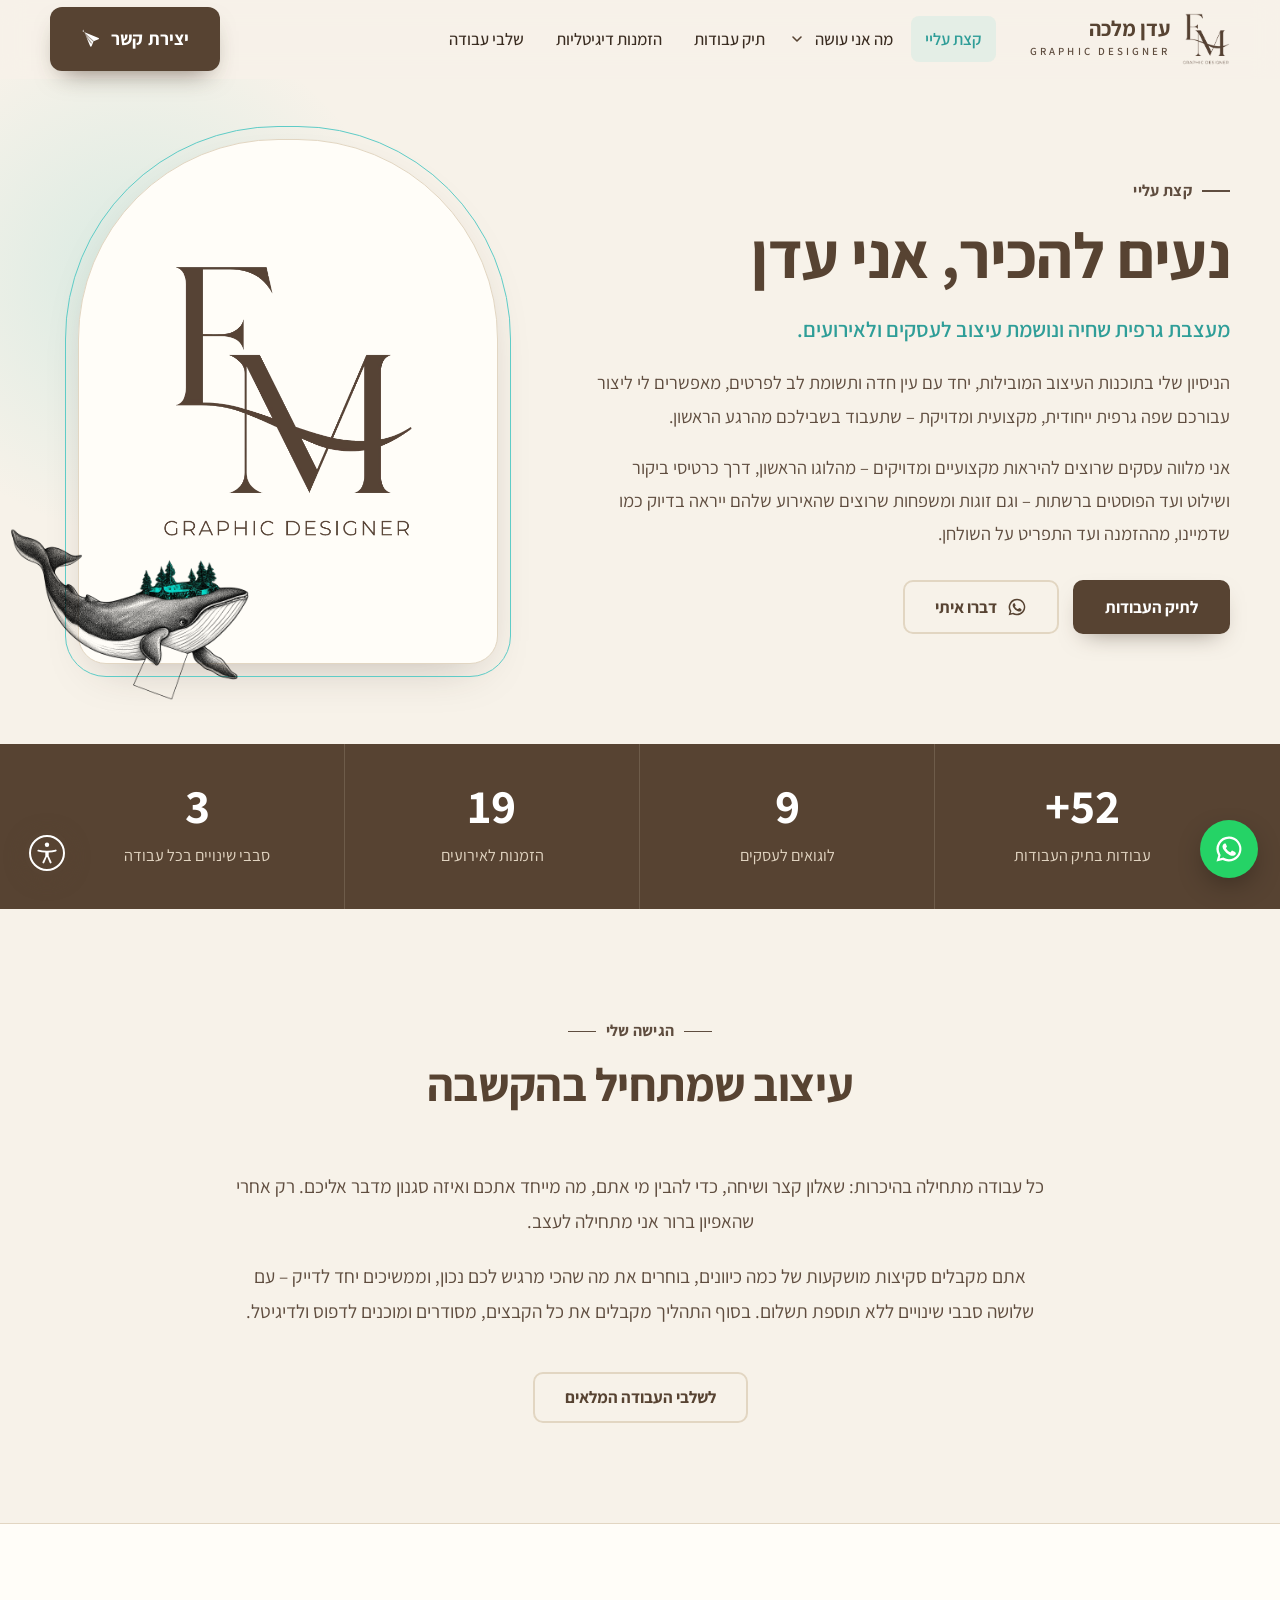
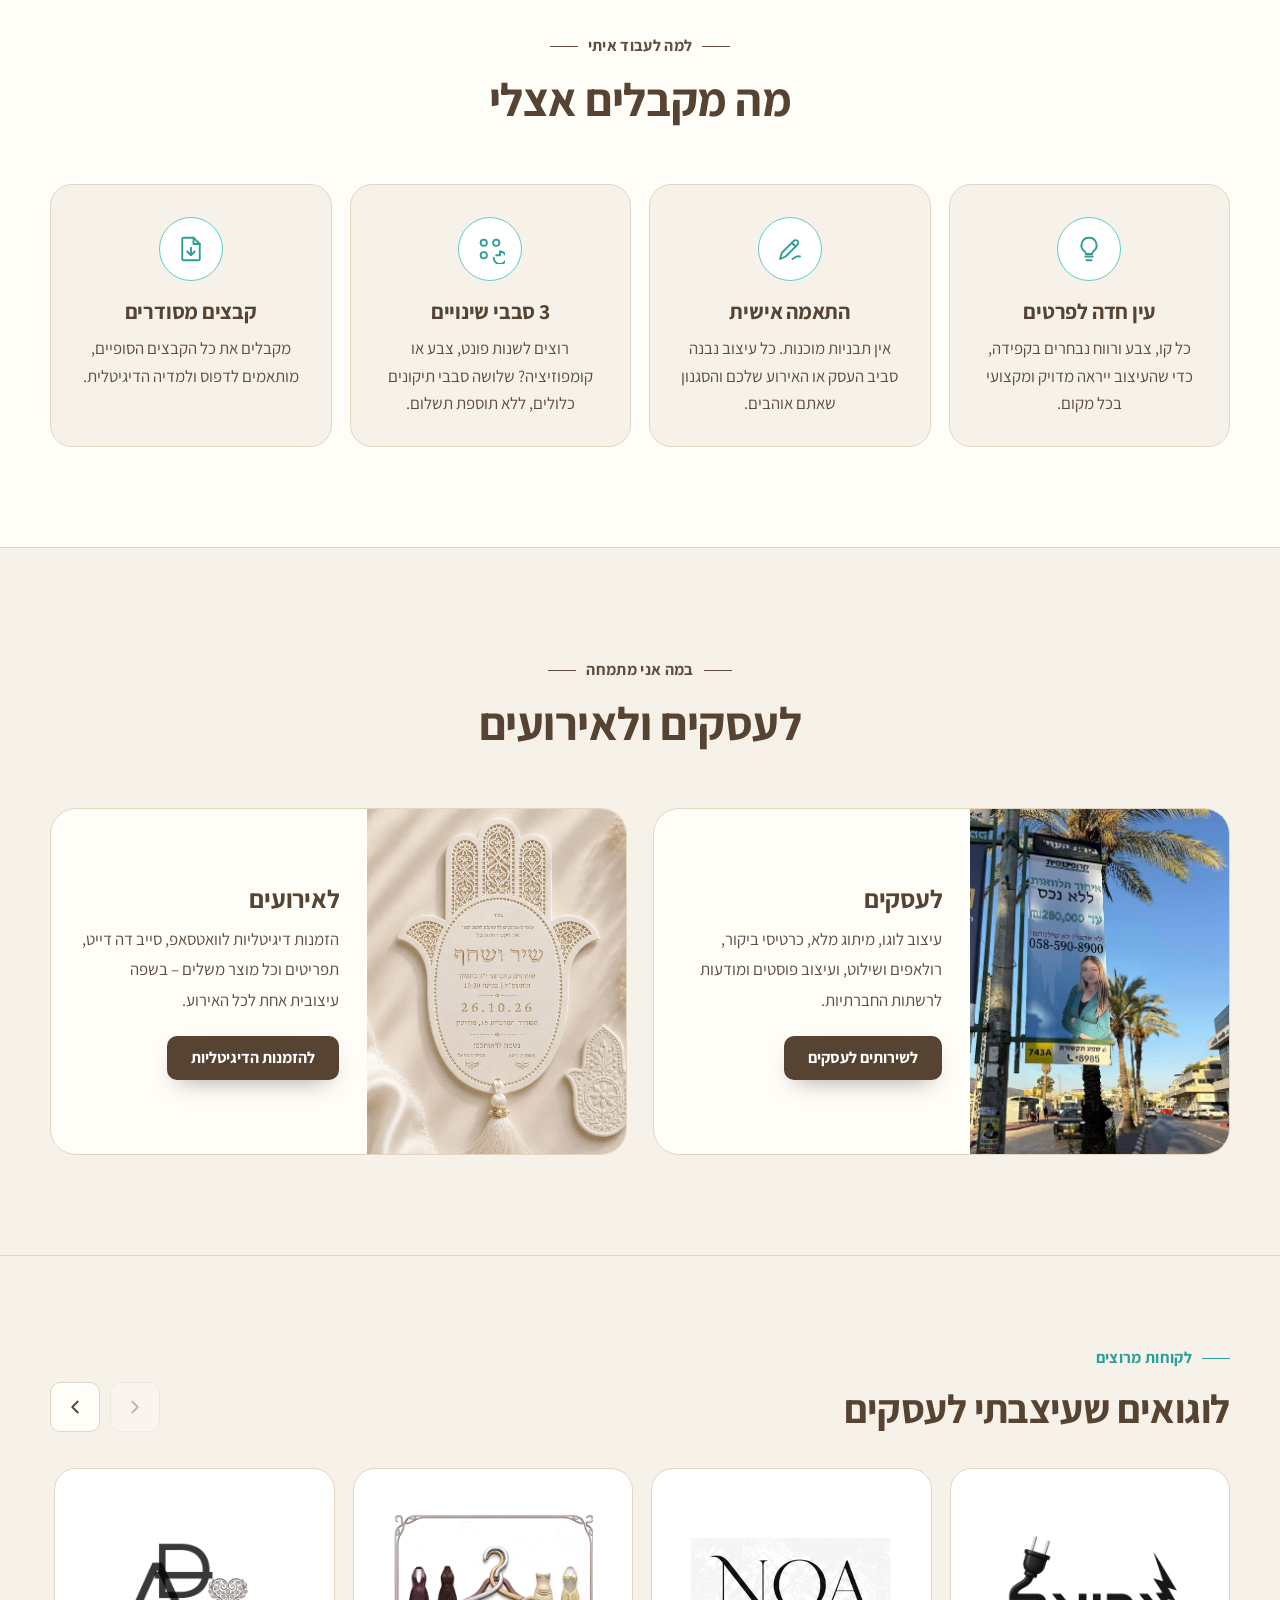
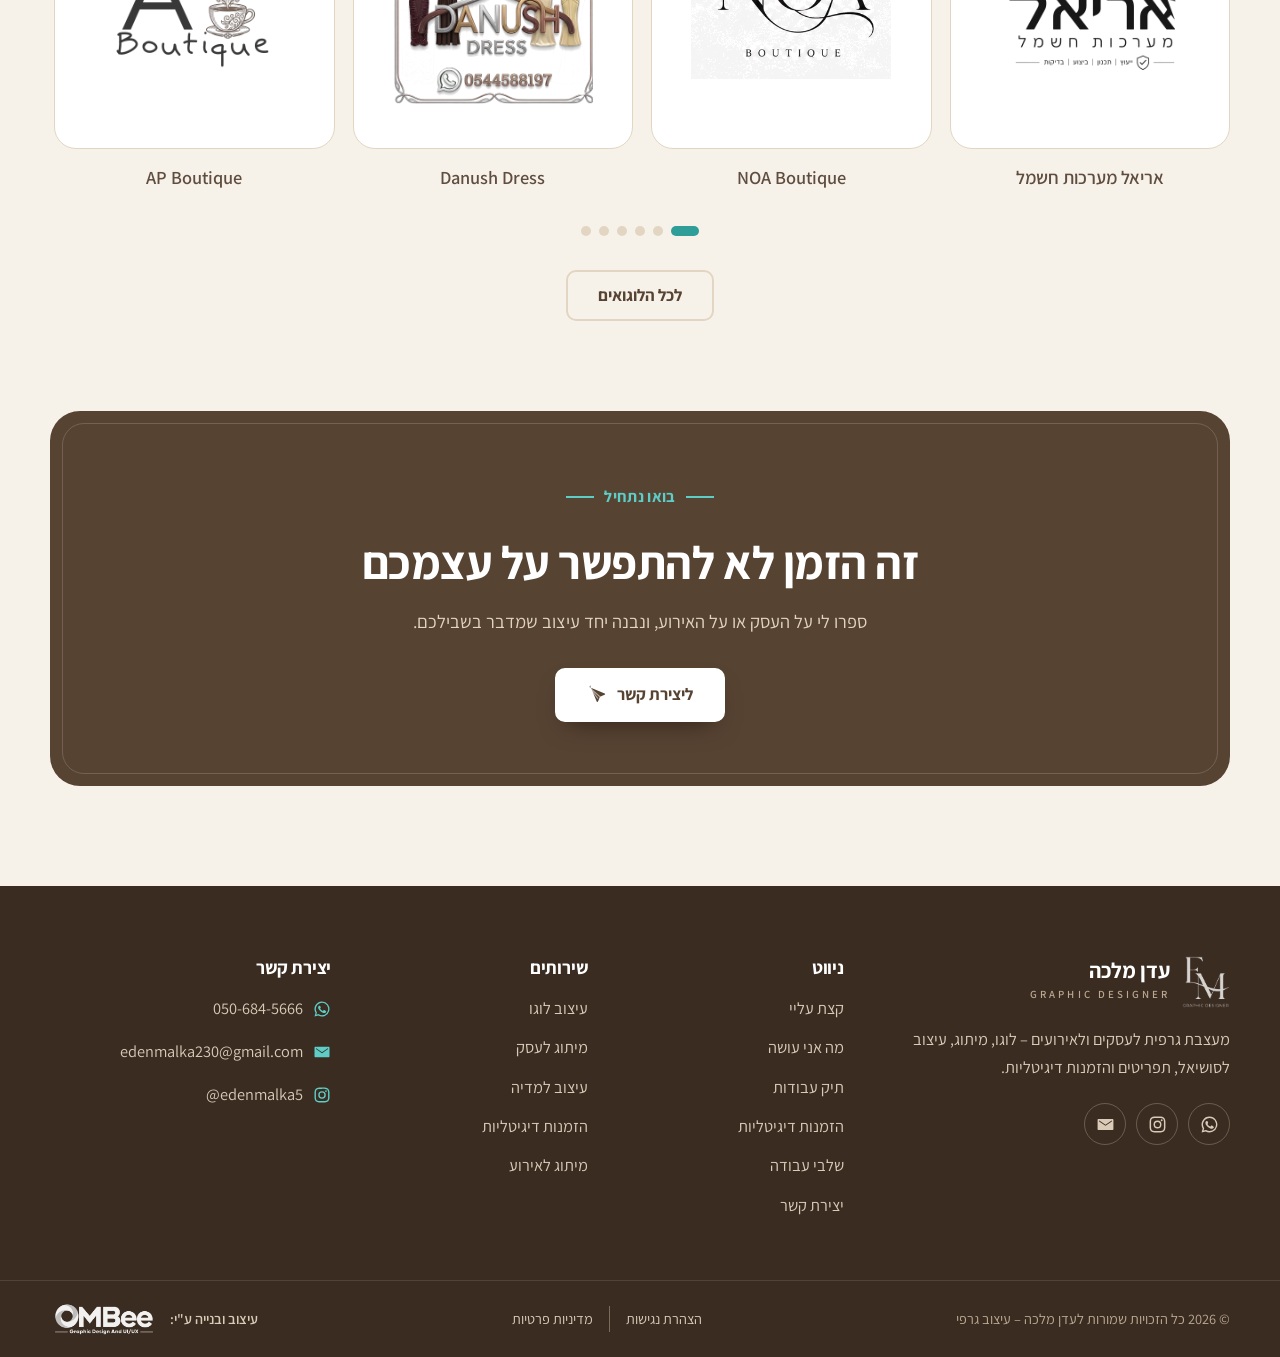
==== commit 87db457c: "Legal pages in the AgroSoft layout, new OMBee logo - Rebuild the accessibility statement and privacy" ====
--- a/about.html
+++ b/about.html
@@ -15,7 +15,7 @@
   <link rel="preconnect" href="https://fonts.googleapis.com">
   <link rel="preconnect" href="https://fonts.gstatic.com" crossorigin>
   <link href="https://fonts.googleapis.com/css2?family=Assistant:wght@300..800&display=swap" rel="stylesheet">
-  <link rel="stylesheet" href="css/style.css?v=5">
+  <link rel="stylesheet" href="css/style.css?v=9">
 </head>
 <body>
   <a class="skip" href="#main">דלגו לתוכן</a>
@@ -228,7 +228,7 @@
       <div class="wrap footer-bottom-inner">
         <p class="copy">&copy; <span data-year>2026</span> כל הזכויות שמורות לעדן מלכה – עיצוב גרפי</p>
         <ul class="legal-links"><li><a href="accessibility.html">הצהרת נגישות</a></li><li><a href="privacy.html">מדיניות פרטיות</a></li></ul>
-        <a class="ombee-credit" href="https://ombee.co.il" target="_blank" rel="noopener">עיצוב ובנייה ע"י: <img src="images/ombee-logo.webp" alt="OMBee — Graphic Design And UI/UX" width="800" height="230" loading="lazy"></a>
+        <a class="ombee-credit" href="https://ombee.co.il" target="_blank" rel="noopener">עיצוב ובנייה ע"י: <img src="images/ombee-logo.webp" alt="OMBee — Graphic Design And UI/UX" width="800" height="267" loading="lazy"></a>
       </div>
     </div>
   </footer>
--- a/css/style.css
+++ b/css/style.css
@@ -204,12 +204,45 @@
 .lb-next { left: 20px; top: 50%; transform: translateY(-50%); }
 
 /* ---------- legal pages ---------- */
-.legal { max-width: 780px; padding: 70px 0 90px; }
-.legal h1 { font-size: clamp(2.1rem, 4.5vw, 3rem); margin-bottom: 8px; }
-.legal h2 { font-size: 1.45rem; margin: 2em 0 .5em; }
-.legal-updated { color: var(--muted); font-size: .95rem; }
-.legal ul { padding-inline-start: 1.2em; }
-.legal li { margin-bottom: .35em; }
+/* legal pages (AgroSoft layout) */
+.page-hdr { position: relative; overflow: hidden; background: linear-gradient(135deg, var(--brown), var(--text)); padding: 64px 24px 52px; text-align: center; color: #fff; }
+.page-hdr::before { content: ""; position: absolute; width: 520px; height: 520px; left: -160px; top: -260px; border-radius: 50%; background: radial-gradient(circle, rgba(94, 204, 199, .28), transparent 65%); pointer-events: none; }
+.page-hdr h1 { position: relative; color: #fff; font-size: clamp(1.9rem, 4vw, 2.6rem); margin-bottom: 10px; }
+.page-hdr p { position: relative; margin: 0; color: #e8dfd2; font-size: 1.08rem; }
+.legal-wrap { padding: 40px 24px 70px; }
+.legal-content { max-width: 820px; margin: 0 auto; line-height: 1.85; color: var(--muted); font-size: 1.05rem; }
+.legal-intro { background: rgba(94, 204, 199, .13); border-inline-start: 4px solid var(--accent); border-radius: 14px; padding: 20px 24px; margin-bottom: 26px; }
+.legal-intro p { margin: 0 0 8px; }
+.legal-intro p:last-child { margin-bottom: 0; }
+.legal-date { font-size: .92rem; font-weight: 800; color: var(--accent); }
+.legal-toc { border: 1.5px solid var(--line); border-radius: 14px; padding: 18px 26px; margin-bottom: 14px; background: var(--surface); }
+.legal-toc strong { display: block; color: var(--brown); margin-bottom: 8px; font-size: 1.05rem; }
+.legal-toc ol { columns: 2; column-gap: 32px; padding-inline-start: 20px; margin: 0; }
+.legal-toc li { margin-bottom: 6px; break-inside: avoid; }
+.legal-toc li::marker { color: var(--accent); font-weight: 700; }
+.legal-toc a { color: var(--brown); font-weight: 600; text-decoration: underline; text-decoration-color: rgba(87, 67, 50, .35); text-underline-offset: 3px; }
+.legal-toc a:hover { color: var(--accent); text-decoration-color: currentColor; }
+.legal-content h2 { font-size: 1.35rem; color: var(--brown); margin: 36px 0 12px; padding-inline-start: 12px; border-inline-start: 4px solid var(--accent-soft); line-height: 1.4; scroll-margin-top: 100px; }
+.legal-content p { margin: 0 0 12px; }
+.legal-content a:not(.btn) { color: var(--accent); font-weight: 600; text-underline-offset: 3px; }
+.legal-content a:not(.btn):hover { color: var(--brown); }
+.legal-list { padding-inline-start: 24px; margin: 0 0 16px; }
+.legal-list li { margin-bottom: 8px; line-height: 1.8; }
+.legal-list li::marker { color: var(--accent); }
+.legal-checklist { display: grid; grid-template-columns: 1fr 1fr; gap: 8px 28px; margin: 0 0 16px; padding: 0; list-style: none; }
+.legal-checklist li { position: relative; padding-inline-start: 30px; line-height: 1.7; }
+.legal-checklist li::before { content: ""; position: absolute; inset-inline-start: 0; top: .3em; width: 20px; height: 20px; border-radius: 50%; background: var(--accent) url("data:image/svg+xml,%3Csvg xmlns='http://www.w3.org/2000/svg' viewBox='0 0 24 24' fill='none' stroke='white' stroke-width='3.5' stroke-linecap='round' stroke-linejoin='round'%3E%3Cpath d='M5 12l5 5 9-10'/%3E%3C/svg%3E") center / 12px no-repeat; }
+.legal-contact { display: grid; grid-template-columns: repeat(3, 1fr); gap: 12px; margin: 10px 0 16px; }
+.legal-contact > div { background: rgba(94, 204, 199, .13); border-radius: 14px; padding: 14px 18px; }
+.legal-contact strong { display: block; font-size: .88rem; color: var(--accent); margin-bottom: 3px; }
+.legal-contact a, .legal-contact span { font-weight: 700; color: var(--brown) !important; text-decoration: none !important; word-break: break-word; }
+.legal-content .legal-actions { margin-top: 36px; }
+@media (max-width: 640px) {
+  .page-hdr { padding: 44px 20px 36px; }
+  .legal-wrap { padding: 28px 20px 50px; }
+  .legal-toc ol { columns: 1; }
+  .legal-checklist, .legal-contact { grid-template-columns: 1fr; }
+}
 
 /* ---------- reveal ---------- */
 .reveal { opacity: 0; transform: translateY(26px); transition: opacity .8s ease, transform .8s ease; }
@@ -558,7 +591,7 @@
 /* ---------- design credit ---------- */
 .ombee-credit { display: inline-flex; align-items: center; gap: 8px; color: #b9a892; }
 .ombee-credit { gap: 12px; font-weight: 600; }
-.ombee-credit img { width: auto; height: 32px; filter: brightness(0) invert(1); opacity: .9; transition: opacity .2s, transform .2s; }
+.ombee-credit img { width: auto; height: 36px; opacity: .95; transition: opacity .2s, transform .2s; }
 .ombee-credit:hover img { opacity: 1; transform: translateY(-1px); }
 @media (max-width: 640px) {
   .footer-bottom-inner { flex-direction: column; gap: 14px; }
@@ -607,3 +640,23 @@
   body.has-cookie-banner .wa-float { bottom: calc(var(--cookie-h, 0px) + 16px) !important; }
   body.has-cookie-banner .ombee-a11y-btn { bottom: calc(var(--cookie-h, 0px) + 16px) !important; }
 }
+
+/* ---------- services menu: horizontal mega menu across the header (desktop) ---------- */
+@media (min-width: 901px) {
+  .header-inner { position: relative; }
+  .has-sub { position: static; }
+  .site-nav .sub { left: 0; right: 0; width: auto; top: 100%; padding: 22px; border-radius: 0 0 22px 22px; border-top: 0; }
+  .site-nav .sub::before { inset: -24px 0 auto 0; height: 24px; } /* hover bridge from the link down to the panel */
+  .has-sub:hover > .sub, .has-sub.open > .sub { grid-template-columns: repeat(5, 1fr); gap: 12px; }
+  .site-nav .sub li > a { flex-direction: column; align-items: center; justify-content: flex-start; gap: 12px; padding: 20px 12px 18px; text-align: center; border: 1px solid transparent; border-radius: 16px; }
+  .site-nav .sub li > a:hover { background: var(--bg); border-color: var(--line); }
+  .site-nav .sub .sub-icon { width: 54px; height: 54px; margin: 0; border-radius: 50%; background: var(--bg); border: 1px solid var(--line); }
+  .site-nav .sub li > a:hover .sub-icon { background: #fff; border-color: var(--accent-soft); }
+  .site-nav .sub .sub-icon svg { width: 28px; height: 28px; }
+  .sub-text { align-items: center; gap: 4px; }
+  .site-nav .sub .sub-title { font-size: 1.1rem; }
+  .sub-desc { font-size: .92rem; line-height: 1.5; white-space: normal; }
+  .site-nav .sub .sub-all { margin-top: 4px; padding-top: 18px; }
+  .site-nav .sub .sub-all a { flex-direction: row; border: 0; padding: 14px 34px; }
+  .site-nav .sub .sub-all a:hover { border: 0; }
+}
